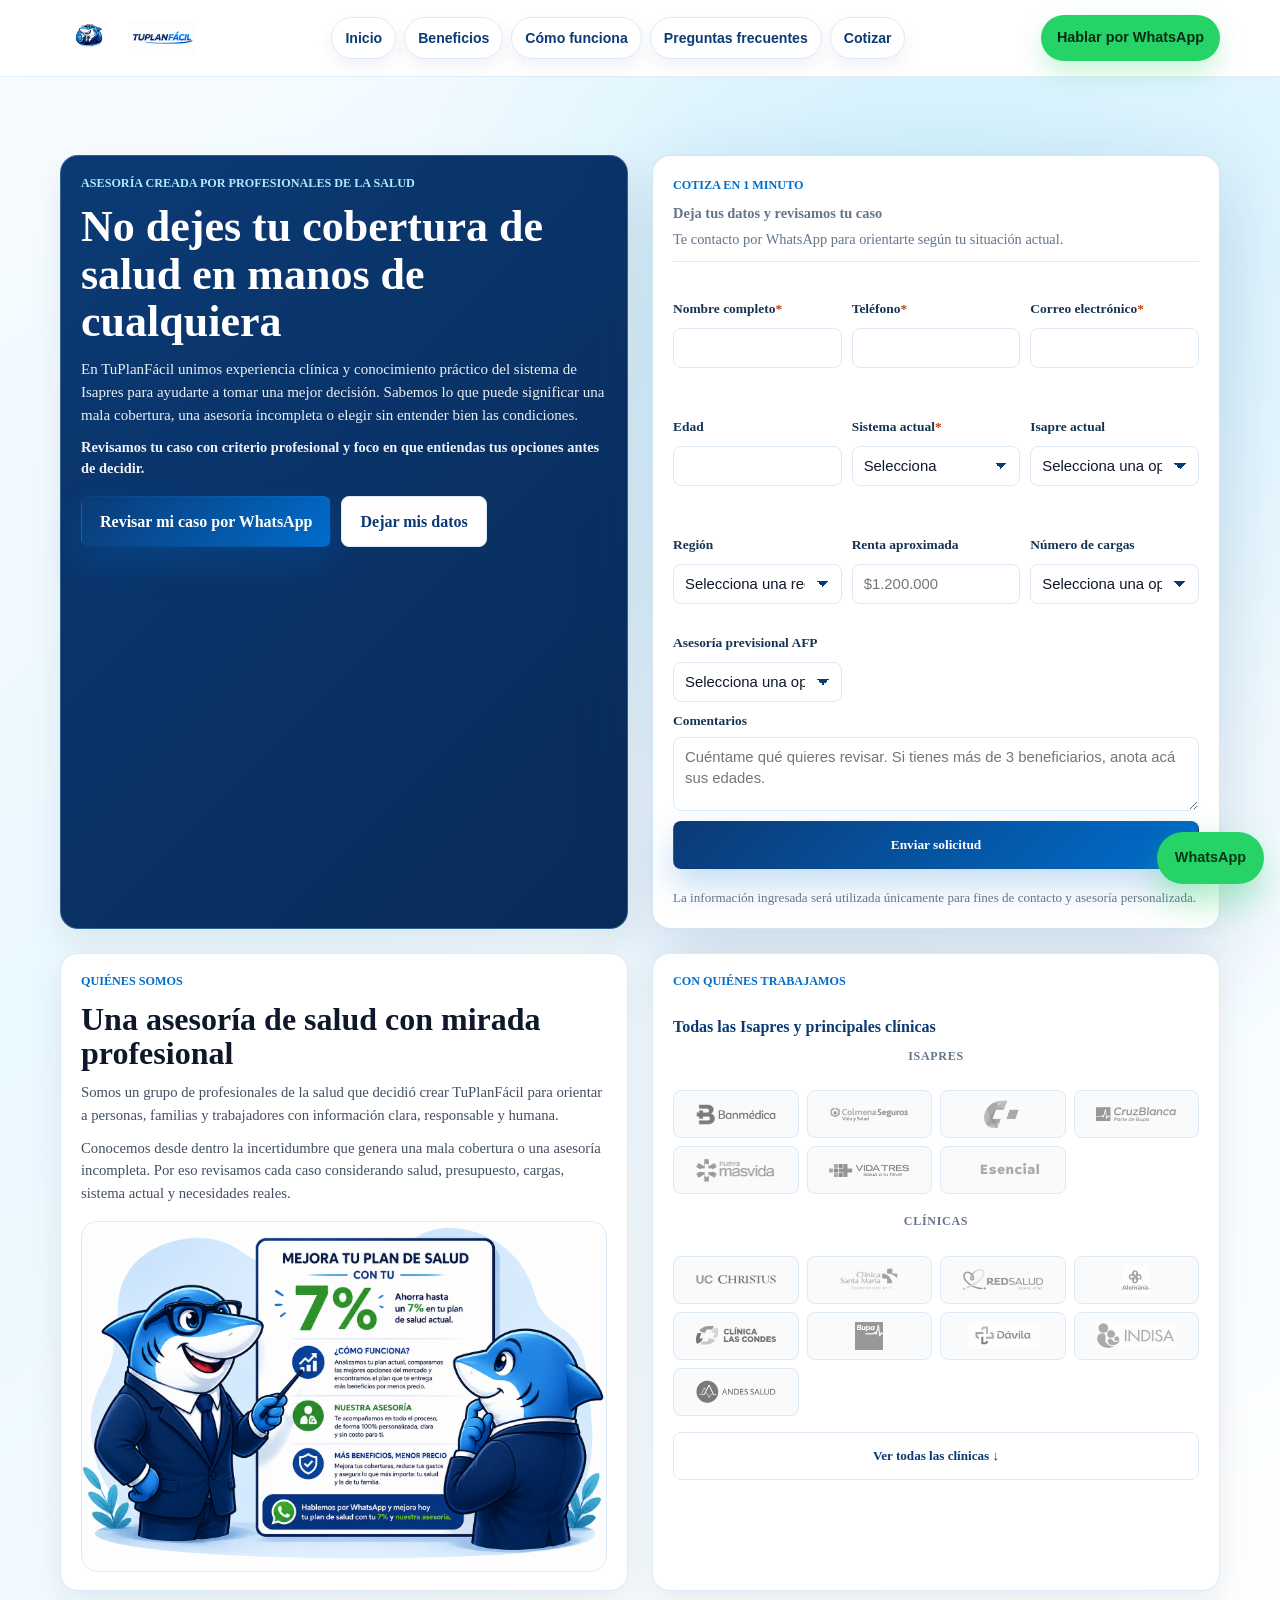
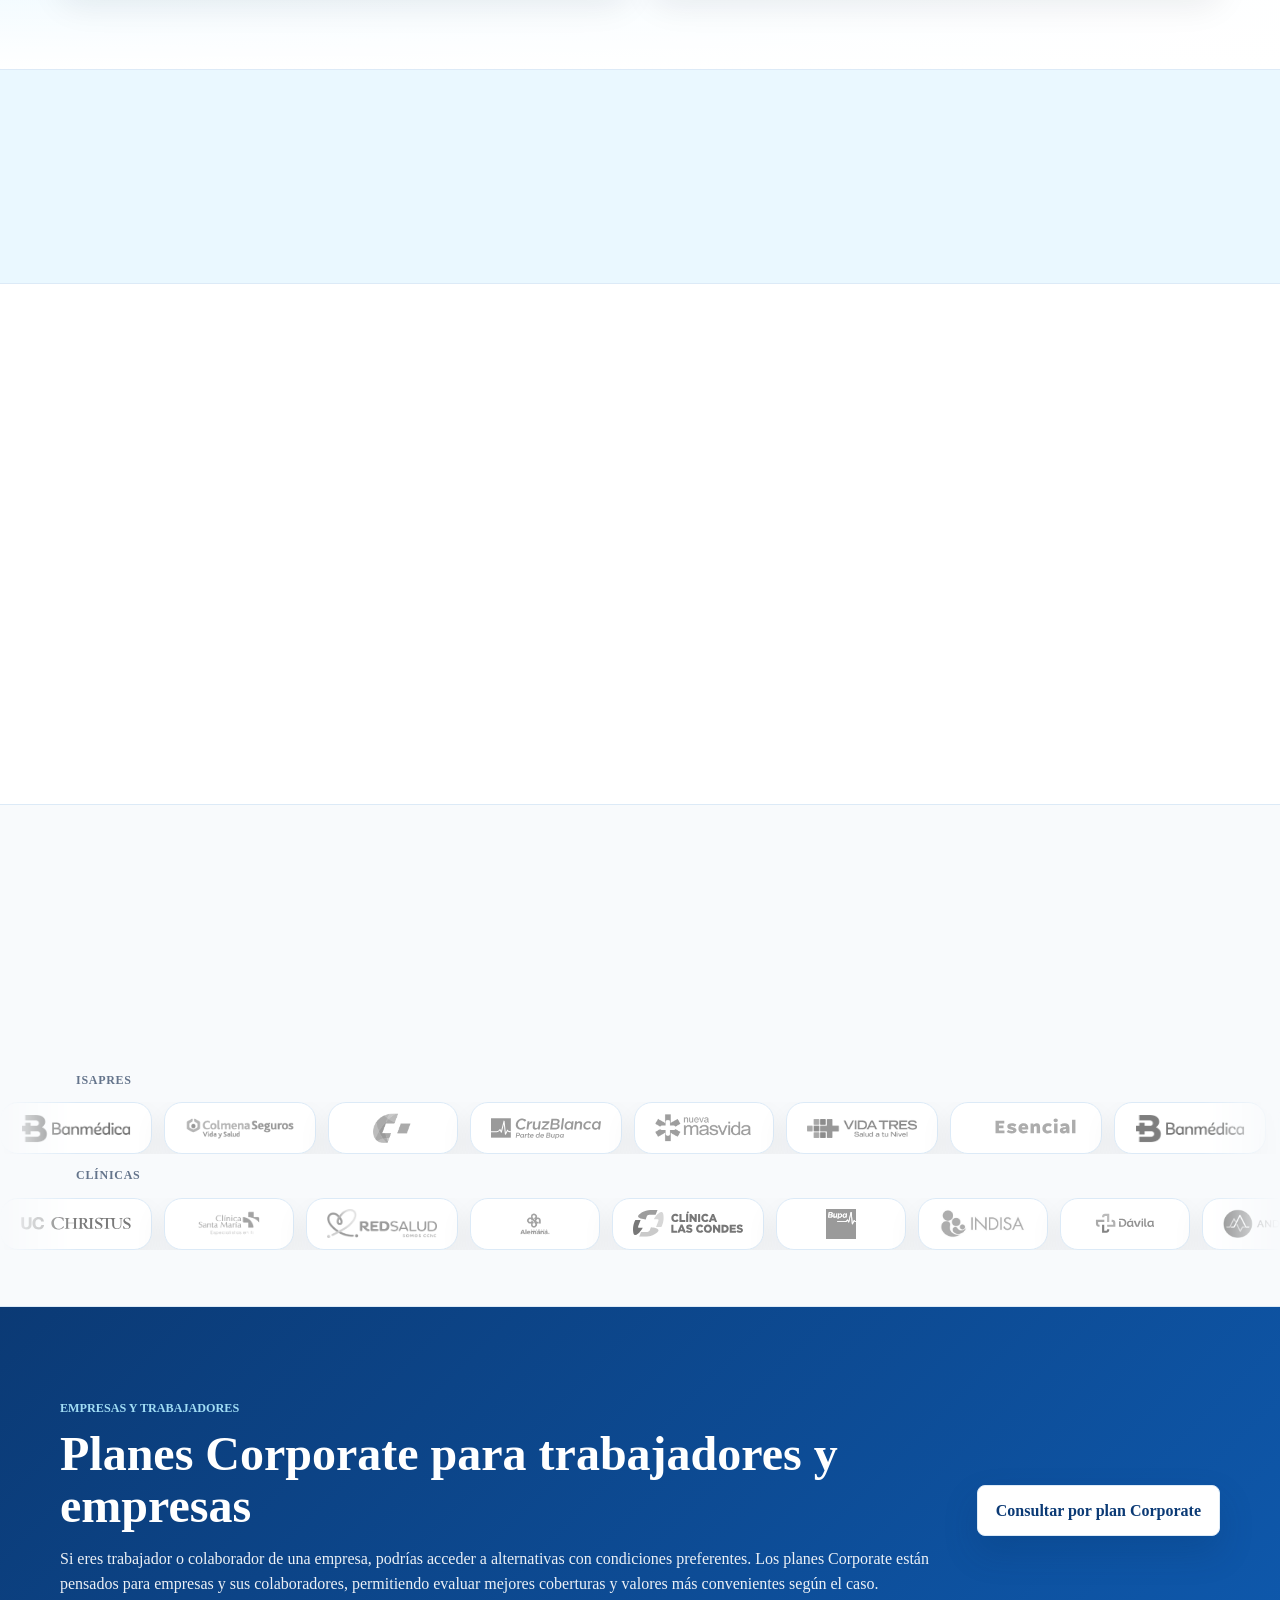
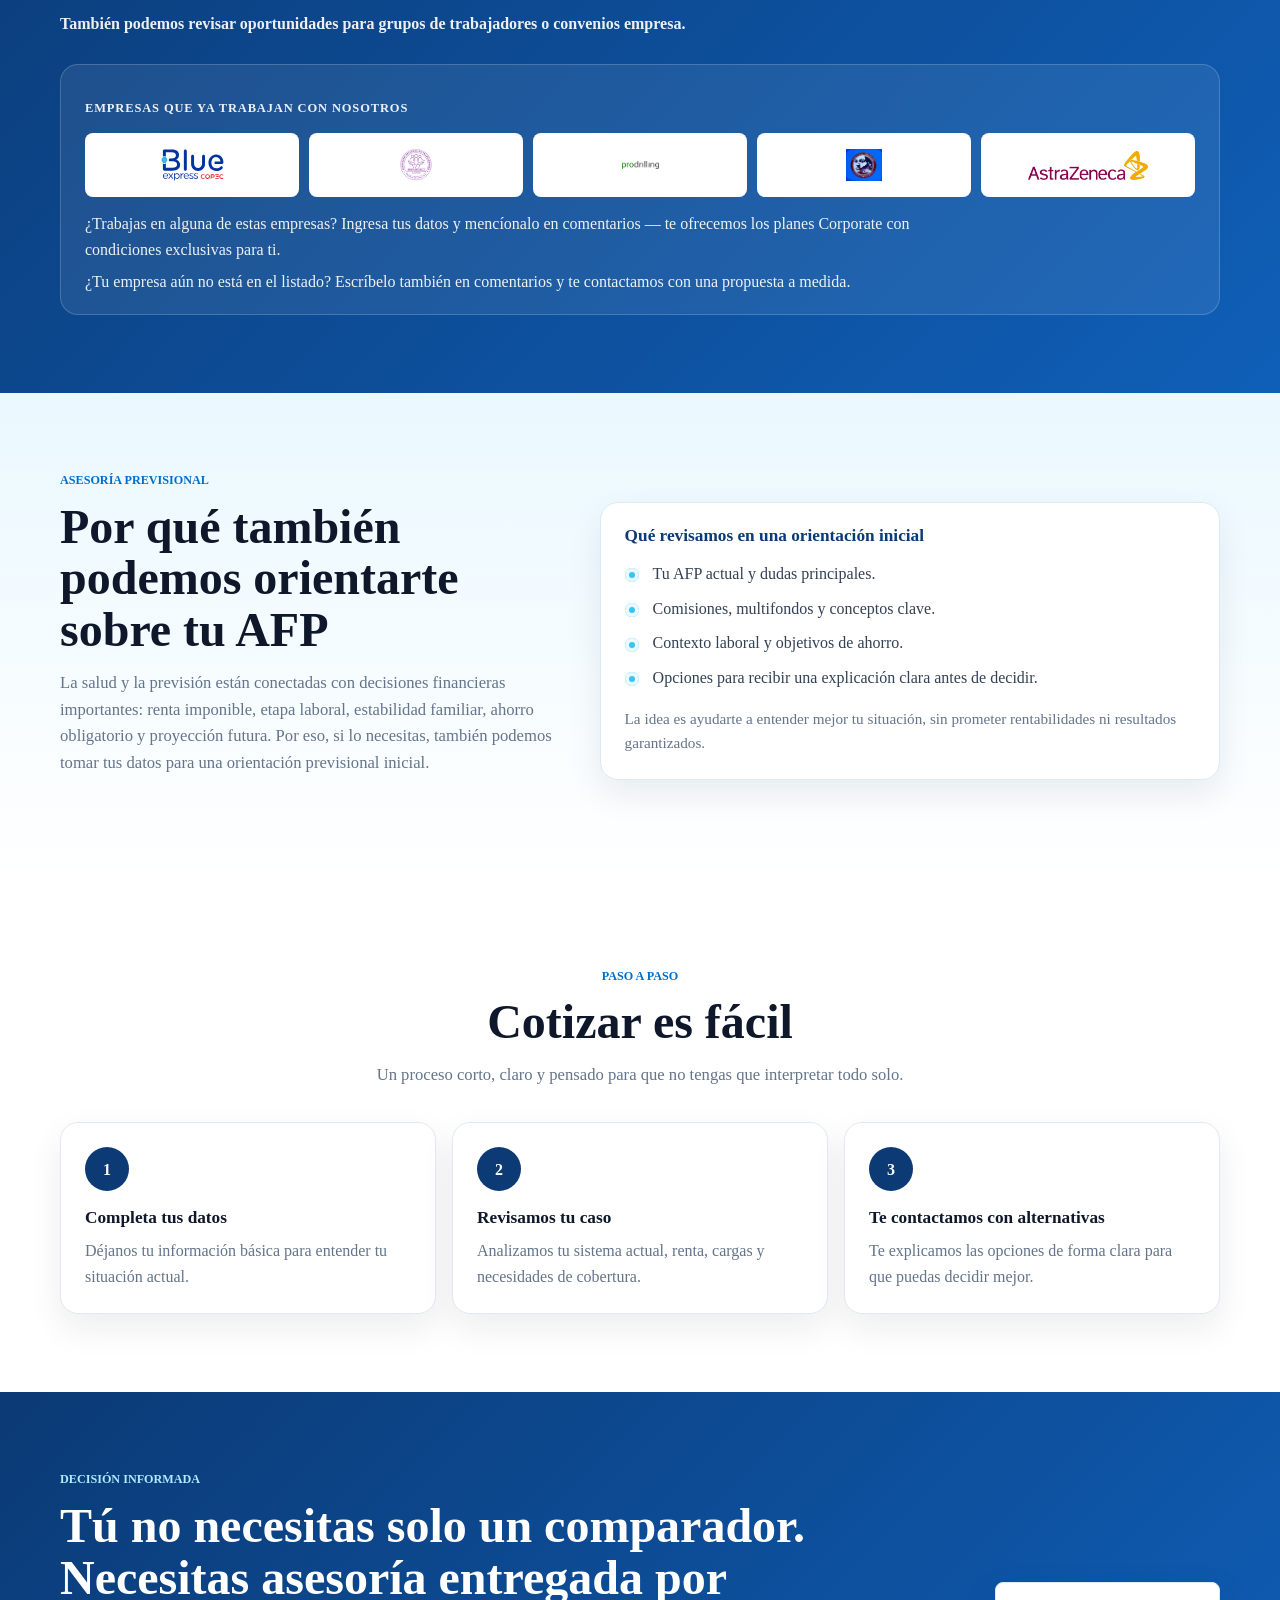
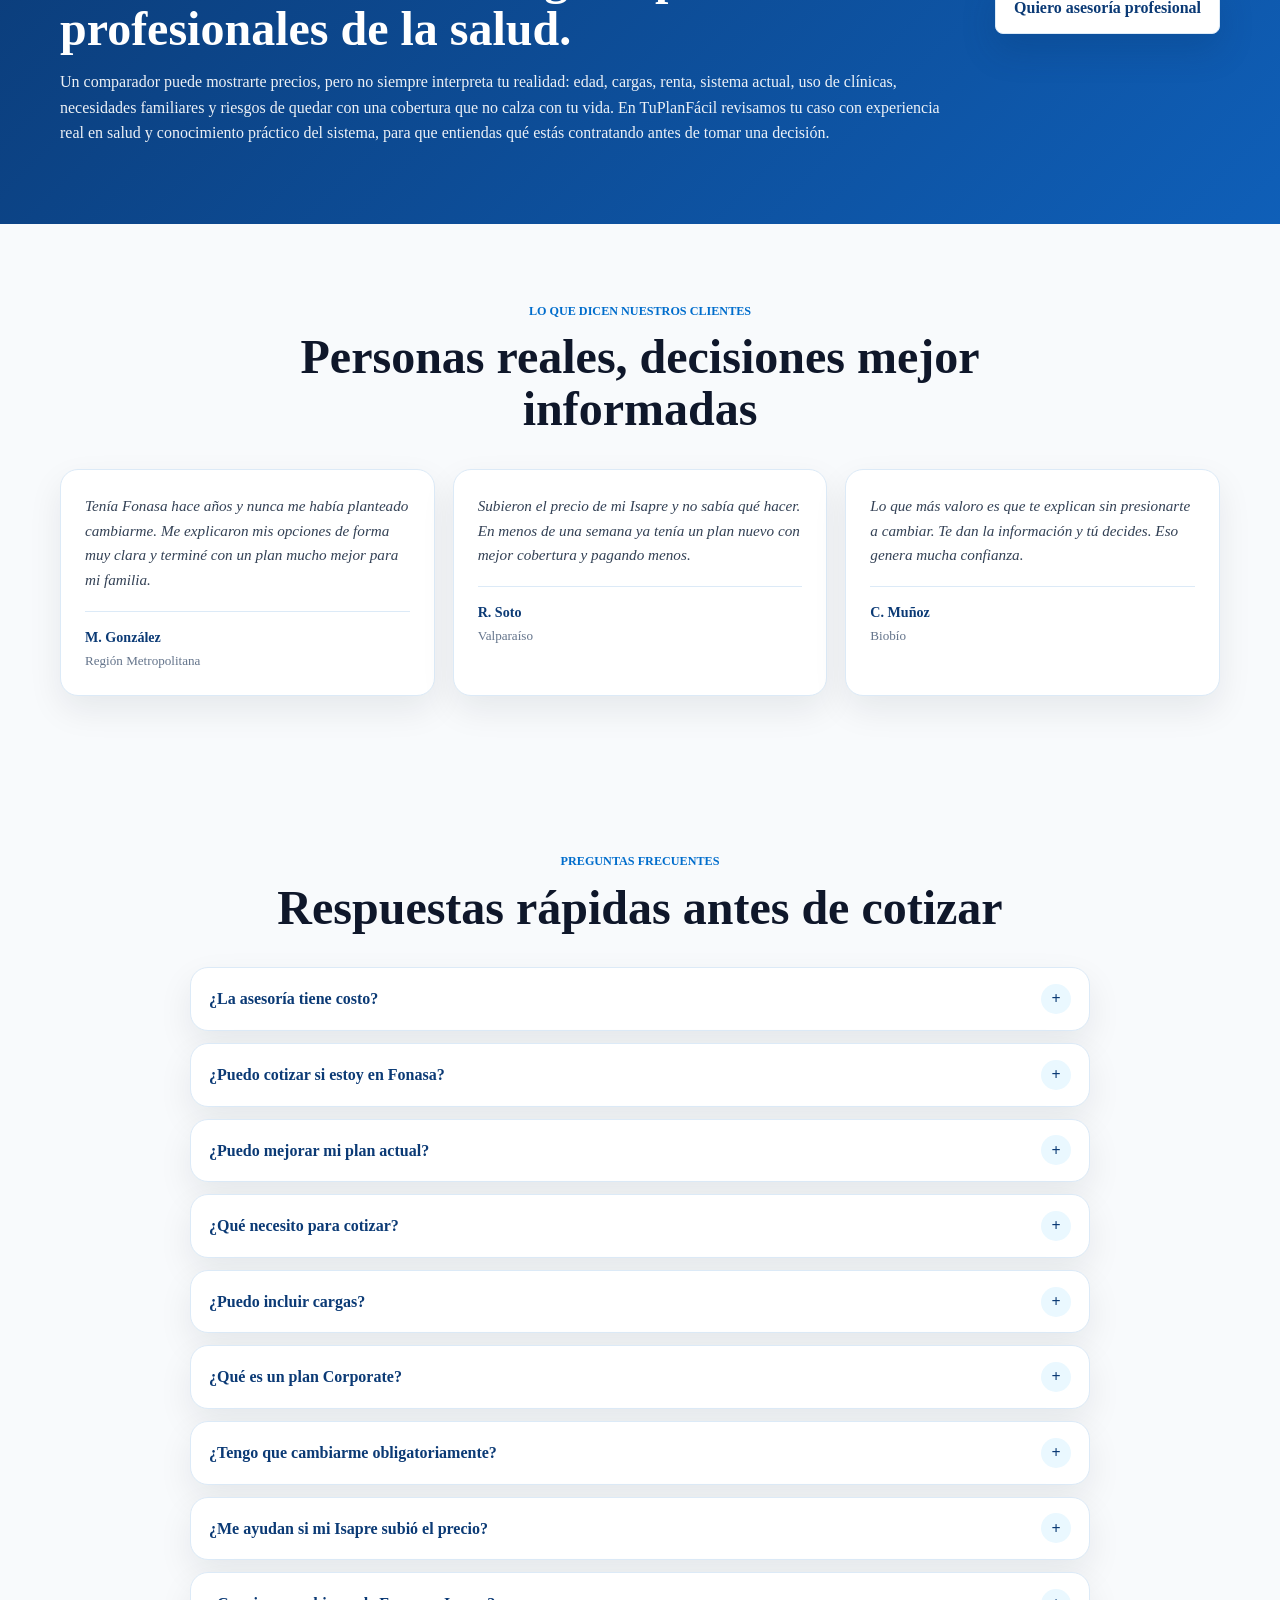
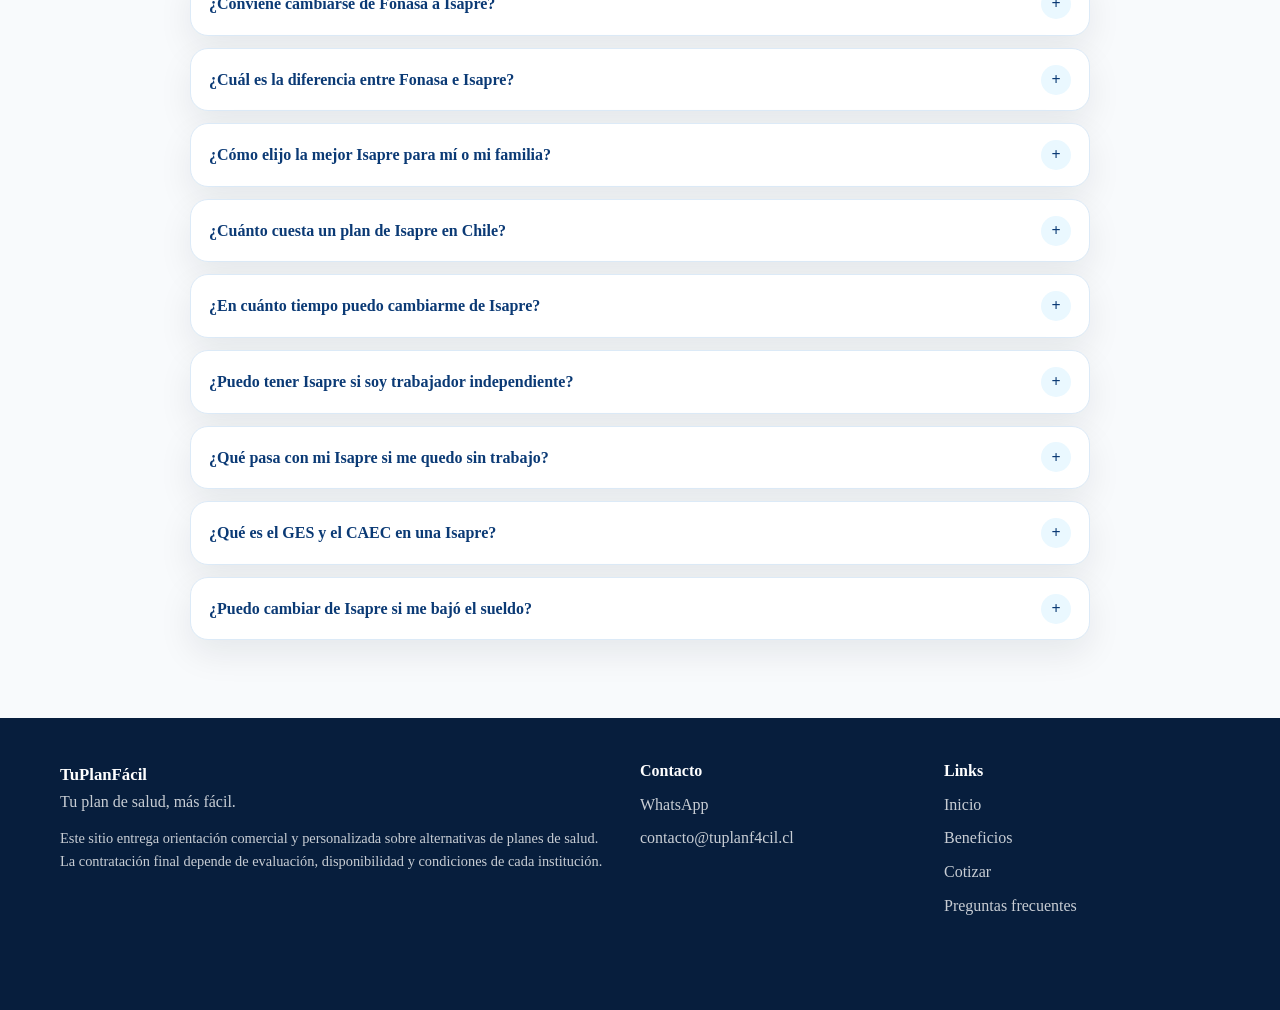
==== index.html @ f194c543 "Update header logo: new shark mascot and TUPLANFÁCIL wordmark Co-Authored-By: Claude Sonnet 4.6 <nor" ====
<!doctype html>
<html lang="es-CL">
  <head>
    <meta charset="utf-8" />
    <meta name="viewport" content="width=device-width, initial-scale=1" />
    <meta http-equiv="Content-Security-Policy" content="default-src 'self'; script-src 'self' 'unsafe-inline' https://www.googletagmanager.com https://www.google-analytics.com; style-src 'self' 'unsafe-inline' https://fonts.googleapis.com; font-src 'self' https://fonts.gstatic.com; img-src 'self' data: https:; connect-src 'self' https://script.google.com https://www.google-analytics.com https://analytics.google.com https://region1.analytics.google.com; object-src 'none'; base-uri 'self';" />
    <title>TuPlanFácil | Cotiza y mejora tu plan de salud en Chile</title>
    <meta
      name="description"
      content="Asesoría personalizada en Chile para cotizar, comparar y mejorar tu plan de salud o Isapre. Cotiza gratis, cambia de Isapre o mejora tu cobertura con orientación profesional."
    />
    <meta name="keywords" content="cotizar isapre, plan de salud Chile, asesoría isapre, cambio de isapre, comparar planes de salud, mejorar plan isapre, cotizar plan salud, isapre Chile, planes corporate empresas Chile, asesoría salud Chile" />
    <meta name="theme-color" content="#0B3A75" />
    <link rel="canonical" href="https://tuplanf4cil.cl/" />

    <meta property="og:title" content="TuPlanFácil | Cotiza y mejora tu plan de salud en Chile" />
    <meta
      property="og:description"
      content="Cotiza gratis, compara Isapres y mejora tu cobertura de salud con asesoría profesional. Sin costo, sin compromiso, directo por WhatsApp."
    />
    <meta property="og:type" content="website" />
    <meta property="og:url" content="https://tuplanf4cil.cl/" />
    <meta property="og:image" content="https://tuplanf4cil.cl/assets/images/tiburon-variantes-alt.png" />
    <meta property="og:site_name" content="TuPlanFácil" />
    <meta property="og:locale" content="es_CL" />

    <meta name="twitter:card" content="summary_large_image" />
    <meta name="twitter:title" content="TuPlanFácil | Cotiza y mejora tu plan de salud en Chile" />
    <meta name="twitter:description" content="Cotiza gratis, compara Isapres y mejora tu cobertura de salud con asesoría profesional. Sin costo, sin compromiso." />
    <meta name="twitter:image" content="https://tuplanf4cil.cl/assets/images/tiburon-variantes-alt.png" />

    <link rel="icon" type="image/png" href="assets/images/tiburon-nuevo.png" />
    <link rel="preload" as="image" href="assets/images/tiburon-variantes-alt.png" />
    <link rel="preconnect" href="https://fonts.googleapis.com" />
    <link rel="preconnect" href="https://fonts.gstatic.com" crossorigin />
    <link
      href="https://fonts.googleapis.com/css2?family=Inter:wght@400;500;600;700;800&display=swap"
      rel="stylesheet"
    />
    <script>
      document.documentElement.classList.add("js");
    </script>
    <link rel="stylesheet" href="styles.css?v=2" />

    <script async src="https://www.googletagmanager.com/gtag/js?id=G-4R7L0RT7M1"></script>
    <script>
      window.dataLayer = window.dataLayer || [];
      function gtag(){dataLayer.push(arguments);}
      gtag('js', new Date());
      gtag('config', 'G-4R7L0RT7M1');
    </script>
    <!-- Meta Pixel: pega aquí el código oficial de Meta cuando tengas el pixel. -->

    <script type="application/ld+json">
      {
        "@context": "https://schema.org",
        "@graph": [
          {
            "@type": "ProfessionalService",
            "name": "TuPlanFácil",
            "url": "https://tuplanf4cil.cl/",
            "telephone": "+56942544093",
            "email": "contacto@tuplanf4cil.cl",
            "areaServed": { "@type": "Country", "name": "Chile" },
            "description": "Asesoría personalizada para cotizar, comparar, cambiar y mejorar planes de salud e Isapre en Chile.",
            "serviceType": "Asesoría comercial en planes de salud",
            "priceRange": "Gratis",
            "knowsLanguage": "es-CL",
            "hasOfferCatalog": {
              "@type": "OfferCatalog",
              "name": "Servicios de asesoría en salud",
              "itemListElement": [
                { "@type": "Offer", "itemOffered": { "@type": "Service", "name": "Cotización y comparación de planes Isapre" } },
                { "@type": "Offer", "itemOffered": { "@type": "Service", "name": "Cambio de Isapre" } },
                { "@type": "Offer", "itemOffered": { "@type": "Service", "name": "Revisión de cobertura de salud" } },
                { "@type": "Offer", "itemOffered": { "@type": "Service", "name": "Planes Corporate para empresas" } },
                { "@type": "Offer", "itemOffered": { "@type": "Service", "name": "Asesoría previsional AFP" } }
              ]
            }
          },
          {
            "@type": "FAQPage",
            "mainEntity": [
              {
                "@type": "Question",
                "name": "¿La asesoría tiene costo?",
                "acceptedAnswer": { "@type": "Answer", "text": "La primera orientación es sin compromiso y sin costo. Revisamos tu caso y te explicamos las alternativas disponibles de forma gratuita." }
              },
              {
                "@type": "Question",
                "name": "¿Puedo cotizar si estoy en Fonasa?",
                "acceptedAnswer": { "@type": "Answer", "text": "Sí. Podemos revisar si existe una alternativa de Isapre que se ajuste a tu renta, edad y necesidades de salud, y comparar si te conviene cambiar." }
              },
              {
                "@type": "Question",
                "name": "¿Puedo mejorar mi plan de Isapre actual?",
                "acceptedAnswer": { "@type": "Answer", "text": "Sí. Si ya tienes Isapre, podemos revisar tu plan actual y evaluar si existen mejores opciones de cobertura según tu situación y presupuesto." }
              },
              {
                "@type": "Question",
                "name": "¿Qué necesito para cotizar un plan de salud?",
                "acceptedAnswer": { "@type": "Answer", "text": "Necesitamos datos básicos como edad, renta aproximada, sistema actual (Fonasa o Isapre), región, número de cargas y tus necesidades principales de salud." }
              },
              {
                "@type": "Question",
                "name": "¿Puedo incluir cargas familiares en el plan?",
                "acceptedAnswer": { "@type": "Answer", "text": "Sí. Podemos considerar tus cargas familiares (cónyuge, hijos) para buscar una alternativa de plan de salud adecuada para toda la familia." }
              },
              {
                "@type": "Question",
                "name": "¿Qué es un plan Corporate de Isapre?",
                "acceptedAnswer": { "@type": "Answer", "text": "Es una alternativa de plan de salud pensada para empresas o grupos de trabajadores, que puede tener condiciones y precios preferentes según el convenio o empresa." }
              },
              {
                "@type": "Question",
                "name": "¿Tengo que cambiarme de Isapre obligatoriamente?",
                "acceptedAnswer": { "@type": "Answer", "text": "No. La idea es orientarte con información clara. Tú decides si te conviene mantener, mejorar o cambiar tu plan de salud." }
              },
              {
                "@type": "Question",
                "name": "¿Me ayudan si mi Isapre subió el precio?",
                "acceptedAnswer": { "@type": "Answer", "text": "Sí. Si tu Isapre aumentó el valor de tu plan, podemos revisar tu situación y evaluar alternativas con mejor relación precio-cobertura según tu renta y necesidades." }
              },
              {
                "@type": "Question",
                "name": "¿Conviene cambiarse de Fonasa a Isapre?",
                "acceptedAnswer": { "@type": "Answer", "text": "Depende de tu renta, edad, cargas y con qué frecuencia usas el sistema de salud. Si tienes renta estable y prefieres atenderte en clínicas privadas, una Isapre puede ser conveniente. Revisamos tu caso sin costo para orientarte antes de decidir." }
              },
              {
                "@type": "Question",
                "name": "¿Cuál es la diferencia entre Fonasa e Isapre?",
                "acceptedAnswer": { "@type": "Answer", "text": "Fonasa es el seguro público de salud financiado por el Estado. Las Isapres son aseguradoras privadas con planes que varían en cobertura, precio y red de prestadores. La cotización obligatoria es del 7% de la renta en ambos casos, pero con Isapre pagas una prima adicional a cambio de mejor cobertura en clínicas privadas." }
              },
              {
                "@type": "Question",
                "name": "¿Cómo elijo la mejor Isapre para mí o mi familia?",
                "acceptedAnswer": { "@type": "Answer", "text": "No existe una Isapre mejor para todos. La elección depende de tu renta imponible, edad, número de cargas, las clínicas que prefieres y el tipo de cobertura que necesitas. En TuPlanFácil comparamos todas las opciones disponibles según tu situación específica." }
              },
              {
                "@type": "Question",
                "name": "¿Cuánto cuesta un plan de Isapre en Chile?",
                "acceptedAnswer": { "@type": "Answer", "text": "El precio varía según la Isapre, el plan elegido, tu edad y tus cargas. El piso mínimo es el 7% de tu renta imponible, y muchos planes exigen un copago adicional. Te orientamos para encontrar el plan con mejor cobertura según tu presupuesto real." }
              },
              {
                "@type": "Question",
                "name": "¿En cuánto tiempo puedo cambiarme de Isapre?",
                "acceptedAnswer": { "@type": "Answer", "text": "El proceso de cambio de Isapre puede tomar entre 1 y 3 meses según los plazos legales vigentes. Hay períodos habilitados para el cambio y condiciones que debes cumplir. Te acompañamos en todo el proceso y te explicamos cada paso." }
              },
              {
                "@type": "Question",
                "name": "¿Puedo tener Isapre si soy trabajador independiente?",
                "acceptedAnswer": { "@type": "Answer", "text": "Sí. Los trabajadores independientes que cotizan en el sistema pueden acceder a planes de Isapre. El proceso es diferente al de un trabajador dependiente, pero es posible. Te orientamos según tu situación laboral específica." }
              },
              {
                "@type": "Question",
                "name": "¿Qué pasa con mi Isapre si me quedo sin trabajo?",
                "acceptedAnswer": { "@type": "Answer", "text": "Si pierdes tu trabajo, puedes mantener tu Isapre pagando directamente la cotización por un período. Existen opciones para no perder la cobertura durante la transición laboral. Te explicamos las alternativas según tu caso." }
              },
              {
                "@type": "Question",
                "name": "¿Qué es el GES y el CAEC en una Isapre?",
                "acceptedAnswer": { "@type": "Answer", "text": "El GES (Garantías Explícitas en Salud) es un conjunto de enfermedades con cobertura garantizada tanto en Fonasa como en Isapre. El CAEC (Cobertura Adicional para Enfermedades Catastróficas) limita el gasto de bolsillo en enfermedades de alto costo. Son beneficios clave al comparar planes de salud." }
              },
              {
                "@type": "Question",
                "name": "¿Puedo cambiar de Isapre si me bajó el sueldo?",
                "acceptedAnswer": { "@type": "Answer", "text": "Sí. Un cambio en tu renta imponible puede ser motivo para revisar y ajustar tu plan de salud. Podemos evaluar si tu plan actual sigue siendo conveniente o si existe una alternativa mejor adaptada a tu nueva situación económica." }
              },
              {
                "@type": "Question",
                "name": "¿Qué Isapre tiene mejor cobertura para clínicas privadas?",
                "acceptedAnswer": { "@type": "Answer", "text": "Las coberturas varían según el plan y la Isapre. Banmédica, Consalud, Cruz Blanca, Colmena, Nueva Masvida, Vida Tres y Esencial ofrecen distintas alternativas con cobertura en clínicas como Clínica Las Condes, Clínica Alemana, Clínica Santa María, UC Christus, Indisa, Dávila y RedSalud. Te ayudamos a comparar según las clínicas que más usas." }
              },
              {
                "@type": "Question",
                "name": "¿Puedo cotizar un plan de salud familiar con hijos?",
                "acceptedAnswer": { "@type": "Answer", "text": "Sí. Cotizamos incluyendo todas tus cargas familiares (cónyuge e hijos). Necesitamos las edades de cada integrante para buscar el plan con mejor cobertura y precio para toda la familia." }
              }
            ]
          }
        ]
      }
    </script>
  </head>
  <body>
    <a class="skip-link" href="#leadForm">Ir al formulario de cotización</a>

    <header class="site-header" data-header>
      <a class="brand" href="#inicio" aria-label="Ir al inicio">
        <span class="brand-mark" aria-hidden="true">
          <img src="assets/images/tiburon-nuevo.png" alt="" width="56" height="56" />
        </span>
        <img src="assets/images/logo-tuplanfacil.png" alt="TuPlanFácil" class="brand-wordmark" />
      </a>

      <button class="nav-toggle" type="button" aria-label="Abrir menú" aria-expanded="false" data-nav-toggle>
        <span></span>
        <span></span>
        <span></span>
      </button>

      <nav class="main-nav" aria-label="Navegación principal" data-nav>
        <a href="#inicio">Inicio</a>
        <a href="#asesoria">Beneficios</a>
        <a href="#como-funciona">Cómo funciona</a>
        <a href="#faq">Preguntas frecuentes</a>
        <a href="#leadForm">Cotizar</a>
      </nav>

      <a
        class="header-cta"
        data-whatsapp-link
        href="https://wa.me/56942544093?text=Hola%2C%20quiero%20cotizar%20o%20mejorar%20mi%20plan%20de%20salud"
        rel="noopener noreferrer"
      >
        Hablar por WhatsApp
      </a>
    </header>

    <main id="inicio">
      <section class="hero section-pad" aria-labelledby="hero-title">
        <div class="container"><div class="hero-grid" id="asesoria">
          <div class="hero-copy reveal">
            <p class="eyebrow">Asesoría creada por profesionales de la salud</p>
            <h1 id="hero-title">No dejes tu cobertura de salud en manos de cualquiera</h1>
            <p class="hero-lead">
              En TuPlanFácil unimos experiencia clínica y conocimiento práctico del sistema de Isapres para ayudarte a
              tomar una mejor decisión. Sabemos lo que puede significar una mala cobertura, una asesoría incompleta o
              elegir sin entender bien las condiciones.
            </p>
            <p class="hero-support">
              Revisamos tu caso con criterio profesional y foco en que entiendas tus opciones antes de decidir.
            </p>
            <div class="hero-actions">
              <a
                class="btn btn-primary"
                data-whatsapp-link
                href="https://wa.me/56942544093?text=Hola%2C%20quiero%20cotizar%20o%20mejorar%20mi%20plan%20de%20salud"
                rel="noopener noreferrer"
              >
                Revisar mi caso por WhatsApp
              </a>
              <a class="btn btn-secondary" href="#leadForm">Dejar mis datos</a>
            </div>
          </div>
          <form class="lead-form hero-form reveal" id="leadForm" novalidate>
            <div class="form-head form-wide">
              <p class="eyebrow">Cotiza en 1 minuto</p>
              <p class="form-title">Deja tus datos y revisamos tu caso</p>
              <p>Te contacto por WhatsApp para orientarte según tu situación actual.</p>
            </div>

            <!-- honeypot: oculto para humanos, los bots lo rellenan -->
            <div class="hp-field" aria-hidden="true">
              <label for="website">No rellenar</label>
              <input id="website" name="website" type="text" tabindex="-1" autocomplete="off" />
            </div>

            <div class="form-row form-col">
              <label for="nombre">Nombre completo <span>*</span></label>
              <input id="nombre" name="nombre" type="text" autocomplete="name" maxlength="100" required />
              <small class="field-error" data-error-for="nombre"></small>
            </div>

            <div class="form-row form-col">
              <label for="telefono">Teléfono <span>*</span></label>
              <input id="telefono" name="telefono" type="tel" autocomplete="tel" inputmode="tel" maxlength="20" required />
              <small class="field-error" data-error-for="telefono"></small>
            </div>

            <div class="form-row form-col">
              <label for="email">Correo electrónico <span>*</span></label>
              <input id="email" name="email" type="email" autocomplete="email" maxlength="100" required />
              <small class="field-error" data-error-for="email"></small>
            </div>

            <div class="form-row form-col">
              <label for="edad">Edad</label>
              <input id="edad" name="edad" type="number" min="18" max="100" inputmode="numeric" />
            </div>

            <div class="form-row form-col">
              <label for="sistema">Sistema actual <span>*</span></label>
              <select id="sistema" name="sistema" required>
                <option value="">Selecciona</option>
                <option>Fonasa</option>
                <option>Isapre</option>
                <option>No sé</option>
              </select>
              <small class="field-error" data-error-for="sistema"></small>
            </div>

            <div class="form-row form-col">
              <label for="isapreActual">Isapre actual</label>
              <select id="isapreActual" name="isapreActual">
                <option value="">Selecciona una opción</option>
                <option>No tengo Isapre</option>
                <option>No sé</option>
                <option>Banmedica</option>
                <option>Colmena Golden Cross</option>
                <option>Consalud</option>
                <option>Cruz Blanca</option>
                <option>Nueva Masvida</option>
                <option>Vida Tres</option>
                <option>Esencial</option>
                <option>Isalud - Codelco</option>
                <option>Cruz del Norte</option>
                <option>Fundación BancoEstado</option>
              </select>
            </div>

            <div class="form-row form-col">
              <label for="region">Región</label>
              <select id="region" name="region">
                <option value="">Selecciona una región</option>
                <option>Arica y Parinacota</option>
                <option>Tarapacá</option>
                <option>Antofagasta</option>
                <option>Atacama</option>
                <option>Coquimbo</option>
                <option>Valparaíso</option>
                <option>Metropolitana de Santiago</option>
                <option>Libertador General Bernardo O'Higgins</option>
                <option>Maule</option>
                <option>Ñuble</option>
                <option>Biobío</option>
                <option>La Araucanía</option>
                <option>Los Ríos</option>
                <option>Los Lagos</option>
                <option>Aysén del General Carlos Ibáñez del Campo</option>
                <option>Magallanes y de la Antártica Chilena</option>
              </select>
            </div>

            <div class="form-row form-col">
              <label for="renta">Renta aproximada</label>
              <input id="renta" name="renta" type="text" inputmode="numeric" placeholder="$1.200.000" maxlength="20" />
            </div>

            <div class="form-row form-col">
              <label for="cargas">Número de cargas</label>
              <select id="cargas" name="cargas">
                <option value="">Selecciona una opción</option>
                <option>0</option>
                <option>1</option>
                <option>2</option>
                <option>3</option>
                <option>Más de 3</option>
              </select>
            </div>

            <div class="form-row form-col">
              <label for="afp">Asesoría previsional AFP</label>
              <select id="afp" name="afp">
                <option value="">Selecciona una opción</option>
                <option>Sí, quiero revisar mi AFP</option>
                <option>No por ahora</option>
                <option>Quiero que me expliquen</option>
              </select>
            </div>

            <div class="form-row form-wide">
              <label for="comentario">Comentarios</label>
              <textarea id="comentario" name="comentario" rows="2" maxlength="500" placeholder="Cuéntame qué quieres revisar. Si tienes más de 3 beneficiarios, anota acá sus edades."></textarea>
            </div>

            <button class="btn btn-primary submit-btn form-submit-wide" type="submit">Enviar solicitud</button>
            <p class="form-status" id="formStatus" role="status" aria-live="polite">
              La información ingresada será utilizada únicamente para fines de contacto y asesoría personalizada.
            </p>
          </form>

          <aside class="about-mini reveal" aria-labelledby="about-title">
            <div>
              <p class="eyebrow">Quiénes somos</p>
              <h2 id="about-title">Una asesoría de salud con mirada profesional</h2>
              <p>
                Somos un grupo de profesionales de la salud que decidió crear TuPlanFácil para orientar a personas,
                familias y trabajadores con información clara, responsable y humana.
              </p>
              <p>
                Conocemos desde dentro la incertidumbre que genera una mala cobertura o una asesoría incompleta. Por eso
                revisamos cada caso considerando salud, presupuesto, cargas, sistema actual y necesidades reales.
              </p>
            </div>
            <img
              src="assets/images/tuplanfacil-mejora-plan-salud.png"
              alt="Ilustración de TuPlanFácil explicando cómo mejorar un plan de salud con asesoría personalizada"
              width="1536"
              height="1024"
              loading="lazy"
              onerror="this.onerror=null; this.src='assets/images/tiburon-variantes-alt.png';"
            />
          </aside>

          <div class="hero-logos-card reveal">
            <p class="eyebrow">Con quiénes trabajamos</p>
            <h3>Todas las Isapres y principales clínicas</h3>
            <p class="logos-group-label">Isapres</p>
            <div class="hero-logos-grid">
              <div class="logo-item-sm"><img src="assets/images/logos/banmedica.png" alt="" loading="lazy" onerror="this.style.display='none';this.nextElementSibling.removeAttribute('hidden')"><span hidden>Banmédica</span></div>
              <div class="logo-item-sm"><img src="assets/images/logos/colmena.png" alt="" loading="lazy" onerror="this.style.display='none';this.nextElementSibling.removeAttribute('hidden')"><span hidden>Colmena</span></div>
              <div class="logo-item-sm"><img src="assets/images/logos/consalud.png" alt="" loading="lazy" onerror="this.style.display='none';this.nextElementSibling.removeAttribute('hidden')"><span hidden>Consalud</span></div>
              <div class="logo-item-sm"><img src="assets/images/logos/cruzblanca.svg" alt="" loading="lazy" onerror="this.style.display='none';this.nextElementSibling.removeAttribute('hidden')"><span hidden>Cruz Blanca</span></div>
              <div class="logo-item-sm"><img src="assets/images/logos/masvida.png" alt="" loading="lazy" onerror="this.style.display='none';this.nextElementSibling.removeAttribute('hidden')"><span hidden>Masvida</span></div>
              <div class="logo-item-sm"><img src="assets/images/logos/vidatres.png" alt="" loading="lazy" onerror="this.style.display='none';this.nextElementSibling.removeAttribute('hidden')"><span hidden>Vida Tres</span></div>
              <div class="logo-item-sm"><img src="assets/images/logos/esencial.svg" alt="" loading="lazy" onerror="this.style.display='none';this.nextElementSibling.removeAttribute('hidden')"><span hidden>Esencial</span></div>
            </div>
            <p class="logos-group-label" style="margin-top:6px">Clínicas</p>
            <div class="hero-logos-grid">
              <div class="logo-item-sm"><img src="assets/images/logos/clinica-uc.svg" alt="" loading="lazy" onerror="this.style.display='none';this.nextElementSibling.removeAttribute('hidden')"><span hidden>UC Christus</span></div>
              <div class="logo-item-sm"><img src="assets/images/logos/santa-maria.png" alt="" loading="lazy" onerror="this.style.display='none';this.nextElementSibling.removeAttribute('hidden')"><span hidden>Santa María</span></div>
              <div class="logo-item-sm"><img src="assets/images/logos/redsalud.png" alt="" loading="lazy" onerror="this.style.display='none';this.nextElementSibling.removeAttribute('hidden')"><span hidden>RedSalud</span></div>
              <div class="logo-item-sm"><img src="assets/images/logos/alemana.png" alt="" loading="lazy" onerror="this.style.display='none';this.nextElementSibling.removeAttribute('hidden')"><span hidden>Alemana</span></div>
              <div class="logo-item-sm"><img src="assets/images/logos/las-condes.svg" alt="" loading="lazy" onerror="this.style.display='none';this.nextElementSibling.removeAttribute('hidden')"><span hidden>Las Condes</span></div>
              <div class="logo-item-sm"><img src="assets/images/logos/bupa.svg" alt="" loading="lazy" onerror="this.style.display='none';this.nextElementSibling.removeAttribute('hidden')"><span hidden>Bupa</span></div>
              <div class="logo-item-sm"><img src="assets/images/logos/davila.svg" alt="" loading="lazy" onerror="this.style.display='none';this.nextElementSibling.removeAttribute('hidden')"><span hidden>Dávila</span></div>
              <div class="logo-item-sm"><img src="assets/images/logos/indisa.jpg" alt="" loading="lazy" onerror="this.style.display='none';this.nextElementSibling.removeAttribute('hidden')"><span hidden>Indisa</span></div>
              <div class="logo-item-sm"><img src="assets/images/logos/andes-salud.png" alt="" loading="lazy" onerror="this.style.display='none';this.nextElementSibling.removeAttribute('hidden')"><span hidden>Andes Salud</span></div>
            </div>
            <a class="btn btn-secondary" href="#logos-section" style="font-size:0.82rem; margin-top:4px">Ver todas las clínicas ↓</a>
          </div>
        </div><!-- /hero-grid -->
        </div><!-- /container -->
      </section>

      <!-- ── Franja de prueba social ──────────────────────── -->
      <section class="social-proof" aria-label="Por qué elegirnos">
        <div class="container">
          <ul class="proof-grid">
            <li class="reveal">
              <strong>Sin costo inicial</strong>
              <p>La primera orientación es sin compromiso ni cobro.</p>
            </li>
            <li class="reveal">
              <strong>Atención personalizada</strong>
              <p>Revisamos tu caso específico, no un perfil genérico.</p>
            </li>
            <li class="reveal">
              <strong>Mirada profesional</strong>
              <p>Equipo con experiencia clínica real detrás de cada asesoría.</p>
            </li>
            <li class="reveal">
              <strong>Directo por WhatsApp</strong>
              <p>Contacto rápido, sin formularios complicados ni esperas.</p>
            </li>
          </ul>
        </div>
      </section>

      <section class="section-pad solution" aria-labelledby="solucion-title">
        <div class="container split">
          <div class="section-heading align-left reveal">
            <p class="eyebrow">La solución</p>
            <h2 id="solucion-title">Te ayudo a entender, comparar y mejorar tu plan</h2>
            <p>
              En TuPlanFácil revisamos tu situación actual, tus necesidades de salud, tu renta, tus cargas y tus
              preferencias de atención para orientarte con alternativas reales y fáciles de entender.
            </p>
            <a class="btn btn-primary" href="#leadForm">Cotizar ahora</a>
          </div>

          <div class="check-panel reveal">
            <ul class="check-list">
              <li>Revisión de tu plan actual.</li>
              <li>Comparación de alternativas.</li>
              <li>Asesoría según tu situación familiar y laboral.</li>
              <li>Explicación clara de beneficios y coberturas.</li>
              <li>Acompañamiento en el proceso.</li>
            </ul>
          </div>
        </div>
      </section>

      <!-- ── Logos Isapres + Clínicas (franja completa) ───────
           Agrega los archivos de logo en assets/images/logos/
           con los nombres indicados en cada img src.
           Mientras no estén los archivos, se muestra el nombre
           en texto como fallback.
      ──────────────────────────────────────────────────── -->
      <section class="logos-section" id="logos-section" aria-label="Isapres y clínicas con las que trabajamos">
        <div class="container">
          <div class="section-heading reveal" style="margin-bottom:36px">
            <p class="eyebrow">Con quiénes trabajamos</p>
            <h2>Todas las Isapres. Las principales clínicas.</h2>
            <p>Revisamos opciones en todas las Isapres y te orientamos según las clínicas que prefieres o usas.</p>
          </div>
        </div>

        <div class="logos-group">
          <p class="logos-group-label">Isapres</p>
          <div class="logos-belt-wrap">
            <div class="logos-belt">
              <div class="logo-item"><img src="assets/images/logos/banmedica.png" alt="" loading="lazy" onerror="this.style.display='none';this.nextElementSibling.removeAttribute('hidden')"><span hidden>Banmédica</span></div>
              <div class="logo-item"><img src="assets/images/logos/colmena.png" alt="" loading="lazy" onerror="this.style.display='none';this.nextElementSibling.removeAttribute('hidden')"><span hidden>Colmena</span></div>
              <div class="logo-item"><img src="assets/images/logos/consalud.png" alt="" loading="lazy" onerror="this.style.display='none';this.nextElementSibling.removeAttribute('hidden')"><span hidden>Consalud</span></div>
              <div class="logo-item"><img src="assets/images/logos/cruzblanca.svg" alt="" loading="lazy" onerror="this.style.display='none';this.nextElementSibling.removeAttribute('hidden')"><span hidden>Cruz Blanca</span></div>
              <div class="logo-item"><img src="assets/images/logos/masvida.png" alt="" loading="lazy" onerror="this.style.display='none';this.nextElementSibling.removeAttribute('hidden')"><span hidden>Nueva Masvida</span></div>
              <div class="logo-item"><img src="assets/images/logos/vidatres.png" alt="" loading="lazy" onerror="this.style.display='none';this.nextElementSibling.removeAttribute('hidden')"><span hidden>Vida Tres</span></div>
              <div class="logo-item"><img src="assets/images/logos/esencial.svg" alt="" loading="lazy" onerror="this.style.display='none';this.nextElementSibling.removeAttribute('hidden')"><span hidden>Esencial</span></div>
              <!-- duplicado para loop infinito -->
              <div class="logo-item" aria-hidden="true"><img src="assets/images/logos/banmedica.png" alt="" loading="lazy" onerror="this.style.display='none';this.nextElementSibling.removeAttribute('hidden')"><span hidden>Banmédica</span></div>
              <div class="logo-item" aria-hidden="true"><img src="assets/images/logos/colmena.png" alt="" loading="lazy" onerror="this.style.display='none';this.nextElementSibling.removeAttribute('hidden')"><span hidden>Colmena</span></div>
              <div class="logo-item" aria-hidden="true"><img src="assets/images/logos/consalud.png" alt="" loading="lazy" onerror="this.style.display='none';this.nextElementSibling.removeAttribute('hidden')"><span hidden>Consalud</span></div>
              <div class="logo-item" aria-hidden="true"><img src="assets/images/logos/cruzblanca.svg" alt="" loading="lazy" onerror="this.style.display='none';this.nextElementSibling.removeAttribute('hidden')"><span hidden>Cruz Blanca</span></div>
              <div class="logo-item" aria-hidden="true"><img src="assets/images/logos/masvida.png" alt="" loading="lazy" onerror="this.style.display='none';this.nextElementSibling.removeAttribute('hidden')"><span hidden>Nueva Masvida</span></div>
              <div class="logo-item" aria-hidden="true"><img src="assets/images/logos/vidatres.png" alt="" loading="lazy" onerror="this.style.display='none';this.nextElementSibling.removeAttribute('hidden')"><span hidden>Vida Tres</span></div>
              <div class="logo-item" aria-hidden="true"><img src="assets/images/logos/esencial.svg" alt="" loading="lazy" onerror="this.style.display='none';this.nextElementSibling.removeAttribute('hidden')"><span hidden>Esencial</span></div>
            </div>
          </div>
        </div>

        <div class="logos-group" style="margin-top:12px">
          <p class="logos-group-label">Clínicas</p>
          <div class="logos-belt-wrap">
            <div class="logos-belt logos-belt-reverse">
              <div class="logo-item"><img src="assets/images/logos/clinica-uc.svg" alt="" loading="lazy" onerror="this.style.display='none';this.nextElementSibling.removeAttribute('hidden')"><span hidden>Clínica UC Christus</span></div>
              <div class="logo-item"><img src="assets/images/logos/santa-maria.png" alt="" loading="lazy" onerror="this.style.display='none';this.nextElementSibling.removeAttribute('hidden')"><span hidden>Clínica Santa María</span></div>
              <div class="logo-item"><img src="assets/images/logos/redsalud.png" alt="" loading="lazy" onerror="this.style.display='none';this.nextElementSibling.removeAttribute('hidden')"><span hidden>RedSalud</span></div>
              <div class="logo-item"><img src="assets/images/logos/alemana.png" alt="" loading="lazy" onerror="this.style.display='none';this.nextElementSibling.removeAttribute('hidden')"><span hidden>Clínica Alemana</span></div>
              <div class="logo-item"><img src="assets/images/logos/las-condes.svg" alt="" loading="lazy" onerror="this.style.display='none';this.nextElementSibling.removeAttribute('hidden')"><span hidden>Clínica Las Condes</span></div>
              <div class="logo-item"><img src="assets/images/logos/bupa.svg" alt="" loading="lazy" onerror="this.style.display='none';this.nextElementSibling.removeAttribute('hidden')"><span hidden>Bupa</span></div>
              <div class="logo-item"><img src="assets/images/logos/indisa.jpg" alt="" loading="lazy" onerror="this.style.display='none';this.nextElementSibling.removeAttribute('hidden')"><span hidden>Clínica Indisa</span></div>
              <div class="logo-item"><img src="assets/images/logos/davila.svg" alt="" loading="lazy" onerror="this.style.display='none';this.nextElementSibling.removeAttribute('hidden')"><span hidden>Clínica Dávila</span></div>
              <div class="logo-item"><img src="assets/images/logos/andes-salud.png" alt="" loading="lazy" onerror="this.style.display='none';this.nextElementSibling.removeAttribute('hidden')"><span hidden>Andes Salud</span></div>
              <!-- duplicado para loop infinito -->
              <div class="logo-item" aria-hidden="true"><img src="assets/images/logos/clinica-uc.svg" alt="" loading="lazy" onerror="this.style.display='none';this.nextElementSibling.removeAttribute('hidden')"><span hidden>Clínica UC Christus</span></div>
              <div class="logo-item" aria-hidden="true"><img src="assets/images/logos/santa-maria.png" alt="" loading="lazy" onerror="this.style.display='none';this.nextElementSibling.removeAttribute('hidden')"><span hidden>Clínica Santa María</span></div>
              <div class="logo-item" aria-hidden="true"><img src="assets/images/logos/redsalud.png" alt="" loading="lazy" onerror="this.style.display='none';this.nextElementSibling.removeAttribute('hidden')"><span hidden>RedSalud</span></div>
              <div class="logo-item" aria-hidden="true"><img src="assets/images/logos/alemana.png" alt="" loading="lazy" onerror="this.style.display='none';this.nextElementSibling.removeAttribute('hidden')"><span hidden>Clínica Alemana</span></div>
              <div class="logo-item" aria-hidden="true"><img src="assets/images/logos/las-condes.svg" alt="" loading="lazy" onerror="this.style.display='none';this.nextElementSibling.removeAttribute('hidden')"><span hidden>Clínica Las Condes</span></div>
              <div class="logo-item" aria-hidden="true"><img src="assets/images/logos/bupa.svg" alt="" loading="lazy" onerror="this.style.display='none';this.nextElementSibling.removeAttribute('hidden')"><span hidden>Bupa</span></div>
              <div class="logo-item" aria-hidden="true"><img src="assets/images/logos/indisa.jpg" alt="" loading="lazy" onerror="this.style.display='none';this.nextElementSibling.removeAttribute('hidden')"><span hidden>Clínica Indisa</span></div>
              <div class="logo-item" aria-hidden="true"><img src="assets/images/logos/davila.svg" alt="" loading="lazy" onerror="this.style.display='none';this.nextElementSibling.removeAttribute('hidden')"><span hidden>Clínica Dávila</span></div>
              <div class="logo-item" aria-hidden="true"><img src="assets/images/logos/andes-salud.png" alt="" loading="lazy" onerror="this.style.display='none';this.nextElementSibling.removeAttribute('hidden')"><span hidden>Andes Salud</span></div>
            </div>
          </div>
        </div>
      </section>

      <section class="section-pad corporate" id="corporate" aria-labelledby="corporate-title">
        <div class="container corporate-box reveal">
          <div>
            <p class="eyebrow">Empresas y trabajadores</p>
            <h2 id="corporate-title">Planes Corporate para trabajadores y empresas</h2>
            <p>
              Si eres trabajador o colaborador de una empresa, podrías acceder a alternativas con condiciones
              preferentes. Los planes Corporate están pensados para empresas y sus colaboradores, permitiendo evaluar
              mejores coberturas y valores más convenientes según el caso.
            </p>
            <p class="strong-note">
              También podemos revisar oportunidades para grupos de trabajadores o convenios empresa.
            </p>
          </div>
          <a
            class="btn btn-light"
            data-whatsapp-link
            href="https://wa.me/56942544093?text=Hola%2C%20quiero%20consultar%20por%20plan%20Corporate"
            rel="noopener noreferrer"
          >
            Consultar por plan Corporate
          </a>
        </div>
        <div class="container corporate-convenios reveal">
          <p class="corporate-convenios-title">Empresas que ya trabajan con nosotros</p>
          <div class="corporate-logos-grid">
            <div class="corp-logo-item"><img src="assets/images/logos/corporate/blue-express.svg" alt="Blue Express" loading="lazy" onerror="this.style.display='none';this.nextElementSibling.removeAttribute('hidden')"><span hidden>Blue Express</span></div>
            <div class="corp-logo-item"><img src="assets/images/logos/corporate/stbs.png" alt="STBS" loading="lazy" onerror="this.style.display='none';this.nextElementSibling.removeAttribute('hidden')"><span hidden>STBS</span></div>
            <div class="corp-logo-item"><img src="assets/images/logos/corporate/prodrilling.png" alt="Prodrilling" loading="lazy" onerror="this.style.display='none';this.nextElementSibling.removeAttribute('hidden')"><span hidden>Prodrilling</span></div>
            <div class="corp-logo-item"><img src="assets/images/logos/corporate/gabriela-mistral.jpeg" alt="Sindicato División Gabriela Mistral" loading="lazy" onerror="this.style.display='none';this.nextElementSibling.removeAttribute('hidden')"><span hidden>Div. Gabriela Mistral</span></div>
            <div class="corp-logo-item"><img src="assets/images/logos/corporate/astrazeneca.png" alt="AstraZeneca" loading="lazy" onerror="this.style.display='none';this.nextElementSibling.removeAttribute('hidden')"><span hidden>AstraZeneca</span></div>
          </div>
          <p class="corporate-convenios-cta">¿Trabajas en alguna de estas empresas? Ingresa tus datos y mencíonalo en comentarios — te ofrecemos los planes Corporate con condiciones exclusivas para ti.</p>
          <p class="corporate-convenios-cta" style="margin-top:6px">¿Tu empresa aún no está en el listado? Escríbelo también en comentarios y te contactamos con una propuesta a medida.</p>
        </div>
      </section>

      <section class="section-pad previsional" aria-labelledby="previsional-title">
        <div class="container split">
          <div class="section-heading align-left reveal">
            <p class="eyebrow">Asesoría previsional</p>
            <h2 id="previsional-title">Por qué también podemos orientarte sobre tu AFP</h2>
            <p>
              La salud y la previsión están conectadas con decisiones financieras importantes: renta imponible, etapa
              laboral, estabilidad familiar, ahorro obligatorio y proyección futura. Por eso, si lo necesitas, también
              podemos tomar tus datos para una orientación previsional inicial.
            </p>
          </div>

          <div class="previsional-card reveal">
            <h3>Qué revisamos en una orientación inicial</h3>
            <ul class="check-list">
              <li>Tu AFP actual y dudas principales.</li>
              <li>Comisiones, multifondos y conceptos clave.</li>
              <li>Contexto laboral y objetivos de ahorro.</li>
              <li>Opciones para recibir una explicación clara antes de decidir.</li>
            </ul>
            <p>
              La idea es ayudarte a entender mejor tu situación, sin prometer rentabilidades ni resultados garantizados.
            </p>
          </div>
        </div>
      </section>

      <section class="section-pad process" id="como-funciona" aria-labelledby="proceso-title">
        <div class="container">
          <div class="section-heading reveal">
            <p class="eyebrow">Paso a paso</p>
            <h2 id="proceso-title">Cotizar es fácil</h2>
            <p>Un proceso corto, claro y pensado para que no tengas que interpretar todo solo.</p>
          </div>

          <div class="steps">
            <article class="step-card reveal">
              <span>1</span>
              <h3>Completa tus datos</h3>
              <p>Déjanos tu información básica para entender tu situación actual.</p>
            </article>
            <article class="step-card reveal">
              <span>2</span>
              <h3>Revisamos tu caso</h3>
              <p>Analizamos tu sistema actual, renta, cargas y necesidades de cobertura.</p>
            </article>
            <article class="step-card reveal">
              <span>3</span>
              <h3>Te contactamos con alternativas</h3>
              <p>Te explicamos las opciones de forma clara para que puedas decidir mejor.</p>
            </article>
          </div>
        </div>
      </section>

      <section class="section-pad expert-cta" aria-labelledby="expert-cta-title">
        <div class="container expert-cta-box reveal">
          <div>
            <p class="eyebrow">Decisión informada</p>
            <h2 id="expert-cta-title">Tú no necesitas solo un comparador. Necesitas asesoría entregada por profesionales de la salud.</h2>
            <p>
              Un comparador puede mostrarte precios, pero no siempre interpreta tu realidad: edad, cargas, renta,
              sistema actual, uso de clínicas, necesidades familiares y riesgos de quedar con una cobertura que no
              calza con tu vida. En TuPlanFácil revisamos tu caso con experiencia real en salud y conocimiento práctico
              del sistema, para que entiendas qué estás contratando antes de tomar una decisión.
            </p>
          </div>
          <a class="btn btn-light" href="#leadForm">Quiero asesoría profesional</a>
        </div>
      </section>

      <!-- ── Testimonios ────────────────────────────────────
           Reemplaza estas tarjetas con testimonios reales de
           clientes. Incluye nombre (puede ser solo el primero),
           ciudad o región, y la cita textual.
      ──────────────────────────────────────────────────── -->
      <section class="section-pad testimonials" aria-labelledby="testimonials-title">
        <div class="container">
          <div class="section-heading reveal">
            <p class="eyebrow">Lo que dicen nuestros clientes</p>
            <h2 id="testimonials-title">Personas reales, decisiones mejor informadas</h2>
          </div>
          <div class="testimonials-grid">
            <blockquote class="testimonial-card reveal">
              <p>Tenía Fonasa hace años y nunca me había planteado cambiarme. Me explicaron mis opciones de forma muy clara y terminé con un plan mucho mejor para mi familia.</p>
              <footer>
                <strong>M. González</strong>
                <span>Región Metropolitana</span>
              </footer>
            </blockquote>
            <blockquote class="testimonial-card reveal">
              <p>Subieron el precio de mi Isapre y no sabía qué hacer. En menos de una semana ya tenía un plan nuevo con mejor cobertura y pagando menos.</p>
              <footer>
                <strong>R. Soto</strong>
                <span>Valparaíso</span>
              </footer>
            </blockquote>
            <blockquote class="testimonial-card reveal">
              <p>Lo que más valoro es que te explican sin presionarte a cambiar. Te dan la información y tú decides. Eso genera mucha confianza.</p>
              <footer>
                <strong>C. Muñoz</strong>
                <span>Biobío</span>
              </footer>
            </blockquote>
          </div>
        </div>
      </section>

      <section class="section-pad faq" id="faq" aria-labelledby="faq-title">
        <div class="container narrow">
          <div class="section-heading reveal">
            <p class="eyebrow">Preguntas frecuentes</p>
            <h2 id="faq-title">Respuestas rápidas antes de cotizar</h2>
          </div>

          <div class="faq-list" data-faq-list>
            <details class="faq-item reveal">
              <summary>¿La asesoría tiene costo?</summary>
              <p>La primera orientación es sin compromiso. Revisamos tu caso y te explicamos las alternativas disponibles.</p>
            </details>
            <details class="faq-item reveal">
              <summary>¿Puedo cotizar si estoy en Fonasa?</summary>
              <p>Sí. Podemos revisar si existe una alternativa de Isapre que se ajuste a tu renta, edad y necesidades de salud.</p>
            </details>
            <details class="faq-item reveal">
              <summary>¿Puedo mejorar mi plan actual?</summary>
              <p>Sí. Si ya tienes Isapre, podemos revisar tu plan actual y evaluar si existen mejores opciones según tu situación.</p>
            </details>
            <details class="faq-item reveal">
              <summary>¿Qué necesito para cotizar?</summary>
              <p>Necesitamos datos básicos como edad, renta aproximada, sistema actual, región, cargas y comentarios principales.</p>
            </details>
            <details class="faq-item reveal">
              <summary>¿Puedo incluir cargas?</summary>
              <p>Sí. Podemos considerar tus cargas familiares para buscar una alternativa adecuada.</p>
            </details>
            <details class="faq-item reveal">
              <summary>¿Qué es un plan Corporate?</summary>
              <p>Es una alternativa pensada para empresas o grupos de trabajadores, que puede tener condiciones preferentes según el convenio o caso.</p>
            </details>
            <details class="faq-item reveal">
              <summary>¿Tengo que cambiarme obligatoriamente?</summary>
              <p>No. La idea es orientarte. Tú decides si te conviene mantener, mejorar o cambiar tu plan.</p>
            </details>
            <details class="faq-item reveal">
              <summary>¿Me ayudan si mi Isapre subió el precio?</summary>
              <p>Sí. Si tu Isapre aumentó el valor de tu plan, podemos revisar tu situación y evaluar alternativas con mejor relación precio-cobertura según tu renta y necesidades.</p>
            </details>
            <details class="faq-item reveal">
              <summary>¿Conviene cambiarse de Fonasa a Isapre?</summary>
              <p>Depende de tu renta, edad, cargas y con qué frecuencia usas el sistema de salud. Si tienes renta estable y prefieres atenderte en clínicas privadas, una Isapre puede ser conveniente. Revisamos tu caso sin costo para orientarte antes de decidir.</p>
            </details>
            <details class="faq-item reveal">
              <summary>¿Cuál es la diferencia entre Fonasa e Isapre?</summary>
              <p>Fonasa es el seguro público de salud financiado por el Estado. Las Isapres son aseguradoras privadas con planes que varían en cobertura, precio y red de prestadores. La cotización obligatoria es del 7% de la renta en ambos casos, pero con Isapre pagas una prima adicional a cambio de mejor cobertura en clínicas privadas.</p>
            </details>
            <details class="faq-item reveal">
              <summary>¿Cómo elijo la mejor Isapre para mí o mi familia?</summary>
              <p>No existe una Isapre mejor para todos. La elección depende de tu renta imponible, edad, número de cargas, las clínicas que prefieres y el tipo de cobertura que necesitas. En TuPlanFácil comparamos todas las opciones disponibles según tu situación específica.</p>
            </details>
            <details class="faq-item reveal">
              <summary>¿Cuánto cuesta un plan de Isapre en Chile?</summary>
              <p>El precio varía según la Isapre, el plan elegido, tu edad y tus cargas. El piso mínimo es el 7% de tu renta imponible, y muchos planes exigen un copago adicional. Te orientamos para encontrar el plan con mejor cobertura según tu presupuesto real.</p>
            </details>
            <details class="faq-item reveal">
              <summary>¿En cuánto tiempo puedo cambiarme de Isapre?</summary>
              <p>El proceso de cambio de Isapre puede tomar entre 1 y 3 meses según los plazos legales vigentes. Hay períodos habilitados para el cambio y condiciones que debes cumplir. Te acompañamos en todo el proceso y te explicamos cada paso para que no tengas problemas.</p>
            </details>
            <details class="faq-item reveal">
              <summary>¿Puedo tener Isapre si soy trabajador independiente?</summary>
              <p>Sí. Los trabajadores independientes que cotizan en el sistema pueden acceder a planes de Isapre. El proceso es diferente al de un trabajador dependiente, pero es posible. Te orientamos según tu situación laboral específica.</p>
            </details>
            <details class="faq-item reveal">
              <summary>¿Qué pasa con mi Isapre si me quedo sin trabajo?</summary>
              <p>Si pierdes tu trabajo, puedes mantener tu Isapre pagando directamente la cotización por un período. Existen opciones para no perder la cobertura durante la transición laboral. Te explicamos las alternativas según tu caso.</p>
            </details>
            <details class="faq-item reveal">
              <summary>¿Qué es el GES y el CAEC en una Isapre?</summary>
              <p>El GES (Garantías Explícitas en Salud) es un conjunto de enfermedades con cobertura garantizada tanto en Fonasa como en Isapre. El CAEC (Cobertura Adicional para Enfermedades Catastróficas) es un seguro que limita el gasto de bolsillo en enfermedades de alto costo, disponible en Isapres. Son beneficios clave al comparar planes.</p>
            </details>
            <details class="faq-item reveal">
              <summary>¿Puedo cambiar de Isapre si me bajó el sueldo?</summary>
              <p>Sí. Un cambio en tu renta imponible puede ser motivo para revisar y ajustar tu plan de salud. Podemos evaluar si tu plan actual sigue siendo conveniente o si existe una alternativa mejor adaptada a tu nueva situación económica.</p>
            </details>
          </div>
        </div>
      </section>

    </main>

    <footer class="site-footer">
      <div class="container footer-grid">
        <div>
          <strong class="footer-brand">TuPlanFácil</strong>
          <p>Tu plan de salud, más fácil.</p>
          <p class="footer-small">
            Este sitio entrega orientación comercial y personalizada sobre alternativas de planes de salud. La
            contratación final depende de evaluación, disponibilidad y condiciones de cada institución.
          </p>
        </div>
        <div>
          <h2>Contacto</h2>
          <a
            data-whatsapp-link
            href="https://wa.me/56942544093?text=Hola%2C%20quiero%20cotizar%20o%20mejorar%20mi%20plan%20de%20salud"
            rel="noopener noreferrer"
          >WhatsApp</a>
          <a href="mailto:contacto@tuplanf4cil.cl">contacto@tuplanf4cil.cl</a>
        </div>
        <div>
          <h2>Links</h2>
          <a href="#inicio">Inicio</a>
          <a href="#asesoria">Beneficios</a>
          <a href="#leadForm">Cotizar</a>
          <a href="#faq">Preguntas frecuentes</a>
        </div>
      </div>
    </footer>

    <a
      class="whatsapp-float"
      data-whatsapp-link
      href="https://wa.me/56942544093?text=Hola%2C%20quiero%20cotizar%20o%20mejorar%20mi%20plan%20de%20salud"
      rel="noopener noreferrer"
      aria-label="Hablar por WhatsApp"
    >
      WhatsApp
    </a>

    <script src="script.js"></script>
  </body>
</html>
---- styles.css ----
.hp-field {
  position: absolute;
  left: -9999px;
  width: 1px;
  height: 1px;
  overflow: hidden;
  opacity: 0;
  pointer-events: none;
}

:root {
  --azul-profundo: #0B3A75;
  --azul-noche: #082B58;
  --azul: #006DCC;
  --celeste: #36C5F0;
  --celeste-claro: #EAF8FF;
  --blanco: #FFFFFF;
  --gris-texto: #334155;
  --gris-suave: #64748B;
  --gris-fondo: #F8FAFC;
  --linea: #DCEAF7;
  --verde-whatsapp: #25D366;
  --verde-oscuro: #0B6B3A;
  --sombra: 0 22px 60px rgba(11, 58, 117, 0.12);
  --sombra-suave: 0 14px 34px rgba(15, 23, 42, 0.08);
  --radio: 8px;
  --radio-lg: 18px;
  --container: 1160px;
}

* {
  box-sizing: border-box;
}

html {
  scroll-behavior: smooth;
}

body {
  margin: 0;
  color: var(--gris-texto);
  background: var(--blanco);
  font-family: "Inter", system-ui, -apple-system, BlinkMacSystemFont, "Segoe UI", sans-serif;
  font-size: 16px;
  line-height: 1.6;
}

body.nav-open {
  overflow: hidden;
}

body,
button,
input,
select,
textarea {
  font-family: inherit;
}

button,
a {
  touch-action: manipulation;
}

a {
  color: inherit;
  text-decoration: none;
}

img {
  display: block;
  max-width: 100%;
  height: auto;
}

h1,
h2,
h3,
p {
  overflow-wrap: anywhere;
}

h1,
h2,
h3 {
  margin: 0;
  color: #0F172A;
  line-height: 1.08;
  letter-spacing: 0;
}

h1 {
  max-width: 680px;
  font-size: clamp(1.85rem, 4.2vw, 2.75rem);
  font-weight: 800;
}

h2 {
  font-size: clamp(1.75rem, 4.8vw, 3rem);
  font-weight: 800;
}

h3 {
  font-size: 1.08rem;
  font-weight: 800;
}

p,
ul {
  margin: 0;
}

ul {
  padding: 0;
}

input,
select,
textarea {
  width: 100%;
  min-width: 0;
  min-height: 40px;
  border: 1px solid var(--linea);
  border-radius: var(--radio);
  background: var(--blanco);
  color: #0F172A;
  padding: 9px 11px;
  font-family: Arial, Helvetica, sans-serif;
  font-size: 0.93rem;
  font-weight: 500;
  line-height: 1.35;
  outline: none;
  transition: border-color 180ms ease, box-shadow 180ms ease;
}

select {
  appearance: none;
  background-image:
    linear-gradient(45deg, transparent 50%, var(--azul-profundo) 50%),
    linear-gradient(135deg, var(--azul-profundo) 50%, transparent 50%);
  background-position:
    calc(100% - 18px) 50%,
    calc(100% - 12px) 50%;
  background-size: 6px 6px, 6px 6px;
  background-repeat: no-repeat;
  padding-right: 36px;
}

textarea {
  min-height: 74px;
  resize: vertical;
}

input:focus,
select:focus,
textarea:focus {
  border-color: var(--azul);
  box-shadow: 0 0 0 4px rgba(54, 197, 240, 0.22);
}

:focus-visible {
  outline: 3px solid rgba(54, 197, 240, 0.88);
  outline-offset: 3px;
}

.skip-link {
  position: absolute;
  top: -90px;
  left: 16px;
  z-index: 200;
  border-radius: var(--radio);
  background: var(--azul-profundo);
  color: var(--blanco);
  padding: 10px 14px;
  font-weight: 800;
}

.skip-link:focus {
  top: 16px;
}

.container {
  width: min(100% - 32px, var(--container));
  margin-inline: auto;
}

.narrow {
  max-width: 900px;
}

.section-pad {
  padding: 68px 0;
}

.eyebrow {
  margin-bottom: 10px;
  color: var(--azul);
  font-size: 0.76rem;
  font-weight: 800;
  letter-spacing: 0;
  text-transform: uppercase;
}

.btn {
  display: inline-flex;
  align-items: center;
  justify-content: center;
  min-height: 48px;
  border: 1px solid transparent;
  border-radius: var(--radio);
  padding: 12px 18px;
  font-weight: 800;
  text-align: center;
  cursor: pointer;
  transition: transform 180ms ease, box-shadow 180ms ease, background 180ms ease, border-color 180ms ease;
}

.btn:hover {
  transform: translateY(-2px);
}

.btn-primary {
  background: linear-gradient(135deg, var(--azul-profundo), var(--azul));
  color: var(--blanco);
  box-shadow: 0 16px 34px rgba(0, 109, 204, 0.24);
}

.btn-secondary,
.btn-light {
  background: var(--blanco);
  color: var(--azul-profundo);
  border-color: var(--linea);
}

.btn-light {
  box-shadow: 0 16px 34px rgba(8, 43, 88, 0.18);
}

.site-header {
  position: sticky;
  top: 0;
  z-index: 100;
  display: grid;
  grid-template-columns: auto 1fr auto;
  align-items: center;
  gap: 18px;
  min-height: 74px;
  padding: 10px max(16px, calc((100vw - var(--container)) / 2));
  border-bottom: 1px solid rgba(220, 234, 247, 0.86);
  background: rgba(255, 255, 255, 0.94);
  backdrop-filter: blur(18px);
}

.brand {
  display: inline-flex;
  align-items: center;
  gap: 12px;
  min-width: 0;
}

.brand-mark {
  display: grid;
  place-items: center;
  width: 56px;
  height: 56px;
  flex: 0 0 auto;
}

.brand-mark img {
  width: 100%;
  height: 100%;
  object-fit: contain;
}

.brand-wordmark {
  height: 34px;
  width: auto;
  object-fit: contain;
}

.footer-brand {
  display: block;
  color: var(--azul-profundo);
  font-size: 1.05rem;
  font-weight: 800;
}

.main-nav,
.header-cta {
  display: none;
}

.nav-toggle {
  justify-self: end;
  display: inline-grid;
  place-items: center;
  gap: 4px;
  width: 46px;
  height: 46px;
  border: 1px solid var(--linea);
  border-radius: var(--radio);
  background: var(--blanco);
  cursor: pointer;
}

.nav-toggle span {
  display: block;
  width: 20px;
  height: 2px;
  border-radius: 999px;
  background: var(--azul-profundo);
}

.nav-open .main-nav {
  position: fixed;
  inset: 74px 16px auto;
  display: grid;
  gap: 8px;
  border: 1px solid var(--linea);
  border-radius: var(--radio-lg);
  background: var(--blanco);
  padding: 14px;
  box-shadow: var(--sombra);
}

.main-nav a {
  min-height: 46px;
  border: 1px solid transparent;
  border-radius: var(--radio);
  padding: 11px 12px;
  color: var(--gris-texto);
  font-family: Arial, Helvetica, sans-serif;
  font-size: 0.9rem;
  font-weight: 800;
  transition: transform 160ms ease, background 160ms ease, border-color 160ms ease, color 160ms ease, box-shadow 160ms ease;
}

.main-nav a:hover {
  background: var(--celeste-claro);
  border-color: var(--linea);
  color: var(--azul-profundo);
  box-shadow: var(--sombra-suave);
  transform: translateY(-1px);
}

.hero {
  position: relative;
  overflow: hidden;
  background:
    radial-gradient(circle at 72% 12%, rgba(54, 197, 240, 0.18), transparent 34%),
    linear-gradient(145deg, #F8FCFF 0%, #EAF8FF 38%, #FFFFFF 100%);
}

.hero::after {
  content: "";
  position: absolute;
  inset: auto 0 0;
  height: 80px;
  background: linear-gradient(180deg, rgba(255, 255, 255, 0), var(--blanco));
  pointer-events: none;
}

.hero-grid {
  position: relative;
  z-index: 1;
  display: grid;
  gap: 18px;
  align-items: stretch;
}

.lead-form,
.hero-copy,
.about-mini,
.check-panel,
.previsional-card,
.step-card,
.faq-item {
  border: 1px solid var(--linea);
  border-radius: var(--radio-lg);
  background: var(--blanco);
  box-shadow: var(--sombra-suave);
}

.hero-form {
  display: grid;
  align-items: start;
  gap: 8px 10px;
  border-color: rgba(0, 109, 204, 0.18);
  box-shadow: 0 28px 80px rgba(11, 58, 117, 0.18);
}

.lead-form {
  padding: 16px;
}

.form-wide,
.form-submit-wide,
.form-status {
  grid-column: 1 / -1;
}

.form-head {
  margin-bottom: 8px;
  border-bottom: 1px solid var(--linea);
  padding-bottom: 10px;
}

.form-title {
  margin: 0;
  color: #0F172A;
  font-size: clamp(1.28rem, 4vw, 1.72rem);
  line-height: 1.12;
  font-weight: 800;
}

.form-head p:not(.eyebrow) {
  margin-top: 6px;
  color: var(--gris-suave);
  font-size: 0.9rem;
}

.form-row {
  display: grid;
  gap: 6px;
  margin-bottom: 0;
}

.form-col {
  align-self: start;
  min-height: 68px;
}

label {
  color: #173454;
  font-size: 0.84rem;
  font-weight: 800;
}

label span {
  color: #C2410C;
}

.field-error {
  min-height: 14px;
  color: #B42318;
  font-size: 0.82rem;
  font-weight: 700;
}

.is-invalid input,
.is-invalid select,
.is-invalid textarea {
  border-color: #B42318;
  box-shadow: 0 0 0 4px rgba(180, 35, 24, 0.12);
}

.submit-btn {
  width: 100%;
  margin-top: 2px;
}

.submit-btn:disabled {
  opacity: 0.65;
  cursor: not-allowed;
  transform: none;
  box-shadow: none;
}

.form-status {
  margin-top: 10px;
  color: var(--gris-suave);
  font-size: 0.82rem;
}

.form-status.success {
  color: var(--verde-oscuro);
  font-weight: 800;
}

.form-status.error {
  color: #B42318;
  font-weight: 800;
}


.hero-copy {
  display: flex;
  flex-direction: column;
  padding: 18px 20px;
  background: linear-gradient(135deg, var(--azul-profundo), var(--azul-noche));
  border-color: rgba(174, 235, 255, 0.24);
}

.hero-copy h1,
.hero-copy p {
  color: var(--blanco);
}

.hero-copy .eyebrow {
  color: #AEEBFF;
}

.about-mini .eyebrow {
  color: var(--azul);
}

.hero-lead {
  max-width: 760px;
  margin-top: 12px;
  font-size: 0.94rem;
  line-height: 1.52;
  opacity: 0.92;
}

.hero-support {
  max-width: 760px;
  margin-top: 10px;
  font-size: 0.9rem;
  line-height: 1.5;
  font-weight: 700;
  opacity: 0.94;
}

.hero-actions {
  display: grid;
  gap: 10px;
  margin-top: 16px;
}

.about-mini {
  display: flex;
  flex-direction: column;
  gap: 16px;
  padding: 18px 20px;
}

.about-mini h2 {
  font-size: clamp(1.35rem, 4vw, 2rem);
}

.about-mini p:not(.eyebrow) {
  margin-top: 10px;
  font-size: 0.92rem;
  line-height: 1.55;
  opacity: 0.92;
}

.about-mini img {
  width: 100%;
  aspect-ratio: 3 / 2;
  height: auto;
  margin-top: auto;
  object-fit: contain;
  object-position: center;
  border-radius: 16px;
  background: #F8FCFF;
  border: 1px solid var(--linea);
}

.section-heading {
  max-width: 760px;
  margin: 0 auto 34px;
  text-align: center;
}

.section-heading.align-left {
  margin-inline: 0;
  text-align: left;
}

.section-heading p:not(.eyebrow) {
  margin-top: 14px;
  color: var(--gris-suave);
  font-size: 1.04rem;
}

.split {
  display: grid;
  gap: 32px;
  align-items: center;
}

.check-panel,
.previsional-card,
.step-card {
  padding: 24px;
}

.check-list li {
  list-style: none;
  position: relative;
  padding-left: 28px;
  color: var(--gris-texto);
}

.check-list li + li {
  margin-top: 9px;
}

.check-list li::before {
  content: "";
  position: absolute;
  left: 0;
  top: 0.45em;
  width: 14px;
  height: 14px;
  border-radius: 50%;
  background: var(--celeste);
  box-shadow: inset 0 0 0 4px var(--celeste-claro);
}

.corporate,
.expert-cta {
  background: linear-gradient(135deg, var(--azul-profundo), #0F5FB8);
}

.corporate-box,
.expert-cta-box {
  display: grid;
  gap: 24px;
  align-items: center;
}

.corporate h2,
.corporate p,
.expert-cta h2,
.expert-cta p {
  color: var(--blanco);
}

.corporate .eyebrow,
.expert-cta .eyebrow {
  color: #AEEBFF;
}

.corporate p,
.expert-cta p:not(.eyebrow) {
  max-width: 900px;
  margin-top: 14px;
  opacity: 0.92;
}

.strong-note {
  font-weight: 800;
}

.corporate-convenios {
  margin-top: 28px;
  padding: 20px 24px;
  background: rgba(255,255,255,0.08);
  border: 1px solid rgba(255,255,255,0.18);
  border-radius: var(--radio-lg);
}

.corporate-convenios-title {
  color: #AEEBFF;
  font-size: 0.78rem;
  font-weight: 700;
  text-transform: uppercase;
  letter-spacing: 0.07em;
  margin-bottom: 14px;
}

.corporate-logos-grid {
  display: grid;
  grid-template-columns: repeat(5, 1fr);
  gap: 10px;
}

.corp-logo-item {
  display: flex;
  align-items: center;
  justify-content: center;
  height: 64px;
  padding: 8px 12px;
  background: #fff;
  border-radius: var(--radio);
  transition: box-shadow 200ms;
}

.corp-logo-item:hover {
  box-shadow: 0 2px 12px rgba(0,0,0,0.15);
}

.corp-logo-item img {
  max-height: 32px;
  max-width: 120px;
  object-fit: contain;
}

.corp-logo-item:hover img {
  opacity: 1;
}

.corp-logo-item span {
  color: rgba(255,255,255,0.85);
  font-size: 0.8rem;
  font-weight: 700;
  white-space: nowrap;
}

.corporate-convenios-cta {
  margin-top: 10px;
}

.previsional {
  background: linear-gradient(180deg, var(--celeste-claro), var(--blanco));
}

.previsional-card h3 {
  color: var(--azul-profundo);
}

.previsional-card .check-list {
  margin-top: 16px;
}

.previsional-card p {
  margin-top: 16px;
  color: var(--gris-suave);
  font-size: 0.95rem;
}

.steps {
  display: grid;
  gap: 16px;
}

.step-card span {
  display: grid;
  place-items: center;
  width: 44px;
  height: 44px;
  margin-bottom: 18px;
  border-radius: 50%;
  background: var(--azul-profundo);
  color: var(--blanco);
  font-weight: 800;
}

.step-card p {
  margin-top: 10px;
  color: var(--gris-suave);
}

.faq {
  background: var(--gris-fondo);
}

.faq-list {
  display: grid;
  gap: 12px;
}

.faq-item summary {
  position: relative;
  min-height: 58px;
  padding: 18px 54px 18px 18px;
  color: var(--azul-profundo);
  font-weight: 800;
  cursor: pointer;
  list-style: none;
}

.faq-item summary::-webkit-details-marker {
  display: none;
}

.faq-item summary::after {
  content: "+";
  position: absolute;
  top: 50%;
  right: 18px;
  display: grid;
  place-items: center;
  width: 30px;
  height: 30px;
  border-radius: 50%;
  background: var(--celeste-claro);
  color: var(--azul-profundo);
  transform: translateY(-50%);
}

.faq-item[open] summary::after {
  content: "-";
}

.faq-item p {
  padding: 0 18px 18px;
  color: var(--gris-suave);
}

.site-footer {
  background: #071E3D;
  color: rgba(255, 255, 255, 0.78);
  padding: 44px 0 92px;
}

.footer-grid {
  display: grid;
  gap: 28px;
}

.footer-brand,
.site-footer h2 {
  color: var(--blanco);
}

.site-footer h2 {
  margin: 0 0 12px;
  font-size: 1rem;
}

.site-footer a {
  display: block;
  width: fit-content;
  margin-top: 8px;
}

.site-footer a:hover {
  color: var(--celeste);
}

.footer-small {
  max-width: 680px;
  margin-top: 12px;
  font-size: 0.9rem;
}

.whatsapp-float {
  position: fixed;
  right: 16px;
  bottom: 16px;
  z-index: 120;
  display: inline-flex;
  align-items: center;
  justify-content: center;
  min-height: 52px;
  border-radius: 999px;
  background: var(--verde-whatsapp);
  color: #063719;
  padding: 0 18px;
  font-family: Arial, Helvetica, sans-serif;
  font-size: 0.9rem;
  font-weight: 900;
  box-shadow: 0 18px 34px rgba(37, 211, 102, 0.34);
}

.js .reveal {
  opacity: 0;
  transform: translateY(18px);
  transition: opacity 520ms ease, transform 520ms ease;
}

.js .reveal.is-visible {
  opacity: 1;
  transform: translateY(0);
}

@media (min-width: 640px) {
  .brand small {
    display: block;
  }

  .hero-actions {
    display: flex;
    flex-wrap: wrap;
  }

  .proof-grid {
    grid-template-columns: repeat(2, minmax(0, 1fr));
  }

  .testimonials-grid {
    grid-template-columns: repeat(2, minmax(0, 1fr));
  }

  .steps {
    grid-template-columns: repeat(2, minmax(0, 1fr));
  }
}

@media (min-width: 920px) {
  .section-pad {
    padding: 78px 0;
  }

  .site-header {
    grid-template-columns: auto 1fr auto;
  }

  .nav-toggle {
    display: none;
  }

  .main-nav {
    display: flex;
    justify-content: center;
    align-items: center;
    gap: 8px;
  }

  .main-nav a {
    min-height: 42px;
    border: 1px solid var(--linea);
    border-radius: 999px;
    background: var(--blanco);
    padding: 9px 13px;
    color: var(--azul-profundo);
    font-size: 0.88rem;
    font-weight: 800;
    box-shadow: 0 8px 18px rgba(11, 58, 117, 0.06);
  }

  .header-cta {
    display: inline-flex;
    align-items: center;
    justify-content: center;
    min-height: 46px;
    border-radius: 999px;
    background: var(--verde-whatsapp);
    color: #052E16;
    padding: 0 16px;
    font-family: Arial, Helvetica, sans-serif;
    font-size: 0.9rem;
    font-weight: 900;
    box-shadow: 0 12px 26px rgba(37, 211, 102, 0.24);
    transition: transform 160ms ease, box-shadow 160ms ease, filter 160ms ease;
  }

  .header-cta:hover {
    transform: translateY(-1px);
    filter: brightness(1.02);
    box-shadow: 0 16px 30px rgba(37, 211, 102, 0.3);
  }

  .hero-grid {
    grid-template-columns: 1fr 1fr;
    gap: 20px;
    align-items: stretch;
  }

  .hero-form {
    grid-template-columns: repeat(3, minmax(0, 1fr));
    padding: 20px;
  }

  /* Fija altura de labels para alinear inputs aunque haya labels de distinto largo */
  .form-col > label {
    min-height: 44px;
    display: flex;
    align-items: flex-end;
    padding-bottom: 2px;
  }

  .split {
    grid-template-columns: minmax(0, 0.9fr) minmax(420px, 1.1fr);
  }

  .corporate-box,
  .expert-cta-box {
    grid-template-columns: minmax(0, 1fr) auto;
  }

  .proof-grid {
    grid-template-columns: repeat(4, minmax(0, 1fr));
  }

  .testimonials-grid {
    grid-template-columns: repeat(3, minmax(0, 1fr));
  }

  .steps {
    grid-template-columns: repeat(3, minmax(0, 1fr));
  }

  .footer-grid {
    grid-template-columns: 1.4fr 0.7fr 0.7fr;
  }
}

@media (min-width: 1100px) {
  .hero-grid {
    grid-template-columns: 1fr 1fr;
    gap: 24px;
  }
}

@media (max-width: 640px) {
  .container {
    width: min(100% - 24px, var(--container));
  }

  .site-header {
    min-height: 68px;
  }

  .brand-mark {
    width: 46px;
    height: 46px;
  }

  .brand-wordmark {
    height: 26px;
  }

  .section-pad {
    padding: 54px 0;
  }

  .hero {
    padding-top: 28px;
  }

  .hero-grid {
    min-height: auto;
  }

  .hero-form {
    gap: 9px;
  }

  .form-col {
    min-height: 0;
  }

  .about-mini img {
    aspect-ratio: 3 / 2;
  }

  .whatsapp-float {
    right: 12px;
    bottom: 12px;
  }

  .corporate-logos-grid {
    grid-template-columns: repeat(3, 1fr);
  }
}

/* ─── Hero logos card (cuadro en hero derecho) ────────── */
.hero-logos-card {
  display: flex;
  flex-direction: column;
  gap: 12px;
  padding: 18px 20px;
  background: var(--blanco);
  border: 1px solid var(--linea);
  border-radius: var(--radio-lg);
  box-shadow: var(--sombra-suave);
}

.hero-logos-card h3 {
  color: var(--azul-profundo);
  font-size: 1rem;
  margin-top: 4px;
}

.logos-group-label {
  font-size: 0.72rem;
  font-weight: 700;
  text-transform: uppercase;
  letter-spacing: 0.06em;
  color: var(--gris-suave);
  margin-bottom: 2px;
}

.hero-logos-grid {
  display: grid;
  grid-template-columns: repeat(auto-fill, minmax(100px, 1fr));
  gap: 8px;
  align-content: start;
}

.logo-item-sm {
  display: flex;
  align-items: center;
  justify-content: center;
  min-height: 48px;
  padding: 7px 10px;
  background: var(--gris-fondo);
  border: 1px solid var(--linea);
  border-radius: var(--radio);
  transition: border-color 200ms ease, background 200ms ease;
}

.logo-item-sm:hover {
  background: var(--celeste-claro);
  border-color: var(--azul);
}

.logo-item-sm img {
  max-height: 28px;
  max-width: 80px;
  object-fit: contain;
  filter: grayscale(1);
  opacity: 0.65;
  transition: filter 250ms, opacity 250ms;
}

.logo-item-sm:hover img {
  filter: none;
  opacity: 1;
}

.logo-item-sm span {
  color: var(--gris-texto);
  font-size: 0.72rem;
  font-weight: 700;
  white-space: nowrap;
  text-align: center;
  line-height: 1.2;
}

/* ─── Logos belt (Isapres + Clínicas) ────────────────── */
.logos-section {
  padding: 56px 0;
  background: var(--gris-fondo);
  border-top: 1px solid var(--linea);
  border-bottom: 1px solid var(--linea);
  overflow: hidden;
}

.logos-group-label {
  max-width: var(--container);
  margin: 0 auto 12px;
  padding-inline: 16px;
  color: var(--gris-suave);
  font-size: 0.75rem;
  font-weight: 800;
  text-transform: uppercase;
  letter-spacing: 0.06em;
}

.logos-belt-wrap {
  overflow: hidden;
  -webkit-mask-image: linear-gradient(to right, transparent 0%, black 6%, black 94%, transparent 100%);
  mask-image: linear-gradient(to right, transparent 0%, black 6%, black 94%, transparent 100%);
}

.logos-belt {
  display: flex;
  gap: 12px;
  width: max-content;
  animation: belt-left 30s linear infinite;
}

.logos-belt-reverse {
  animation: belt-right 36s linear infinite;
}

.logos-belt-wrap:hover .logos-belt {
  animation-play-state: paused;
}

@keyframes belt-left {
  from { transform: translateX(0); }
  to   { transform: translateX(-50%); }
}

@keyframes belt-right {
  from { transform: translateX(-50%); }
  to   { transform: translateX(0); }
}

.logo-item {
  display: inline-flex;
  align-items: center;
  justify-content: center;
  height: 52px;
  min-width: 130px;
  padding: 0 20px;
  background: var(--blanco);
  border: 1.5px solid var(--linea);
  border-radius: var(--radio-lg);
  box-shadow: var(--sombra-suave);
  flex-shrink: 0;
  transition: box-shadow 200ms ease, border-color 200ms ease;
}

.logo-item:hover {
  border-color: var(--azul);
  box-shadow: 0 8px 24px rgba(0, 109, 204, 0.12);
}

.logo-item img {
  max-height: 30px;
  max-width: 110px;
  width: auto;
  object-fit: contain;
  filter: grayscale(1);
  opacity: 0.65;
  transition: filter 250ms ease, opacity 250ms ease;
}

.logo-item:hover img {
  filter: none;
  opacity: 1;
}

.logo-item span {
  color: var(--gris-texto);
  font-size: 0.86rem;
  font-weight: 700;
  white-space: nowrap;
}

@media (prefers-reduced-motion: reduce) {
  .logos-belt {
    animation: none !important;
  }
}

/* ─── Social proof strip ──────────────────────────────── */
.social-proof {
  background: var(--celeste-claro);
  border-top: 1px solid var(--linea);
  border-bottom: 1px solid var(--linea);
  padding: 48px 0;
}

.proof-grid {
  display: grid;
  gap: 16px;
  list-style: none;
}

.proof-grid li {
  display: flex;
  flex-direction: column;
  gap: 6px;
  padding: 20px 22px;
  background: var(--blanco);
  border: 1px solid var(--linea);
  border-radius: var(--radio-lg);
  box-shadow: var(--sombra-suave);
}

.proof-grid strong {
  color: var(--azul-profundo);
  font-size: 0.95rem;
  font-weight: 800;
}

.proof-grid p {
  color: var(--gris-suave);
  font-size: 0.88rem;
}

/* ─── Testimonios ─────────────────────────────────────── */
.testimonials {
  background: var(--gris-fondo);
}

.testimonials-grid {
  display: grid;
  gap: 18px;
}

.testimonial-card {
  margin: 0;
  padding: 24px;
  background: var(--blanco);
  border: 1px solid var(--linea);
  border-radius: var(--radio-lg);
  box-shadow: var(--sombra-suave);
}

.testimonial-card > p {
  color: var(--gris-texto);
  font-size: 0.95rem;
  line-height: 1.62;
  font-style: italic;
}

.testimonial-card footer {
  display: flex;
  flex-direction: column;
  gap: 2px;
  margin-top: 18px;
  padding-top: 14px;
  border-top: 1px solid var(--linea);
}

.testimonial-card footer strong {
  color: var(--azul-profundo);
  font-size: 0.88rem;
  font-weight: 800;
}

.testimonial-card footer span {
  color: var(--gris-suave);
  font-size: 0.82rem;
}

@media (prefers-reduced-motion: reduce) {
  html {
    scroll-behavior: auto;
  }

  *,
  *::before,
  *::after {
    animation-duration: 0.01ms !important;
    animation-iteration-count: 1 !important;
    scroll-behavior: auto !important;
    transition-duration: 0.01ms !important;
  }

  .reveal {
    opacity: 1;
    transform: none;
  }
}
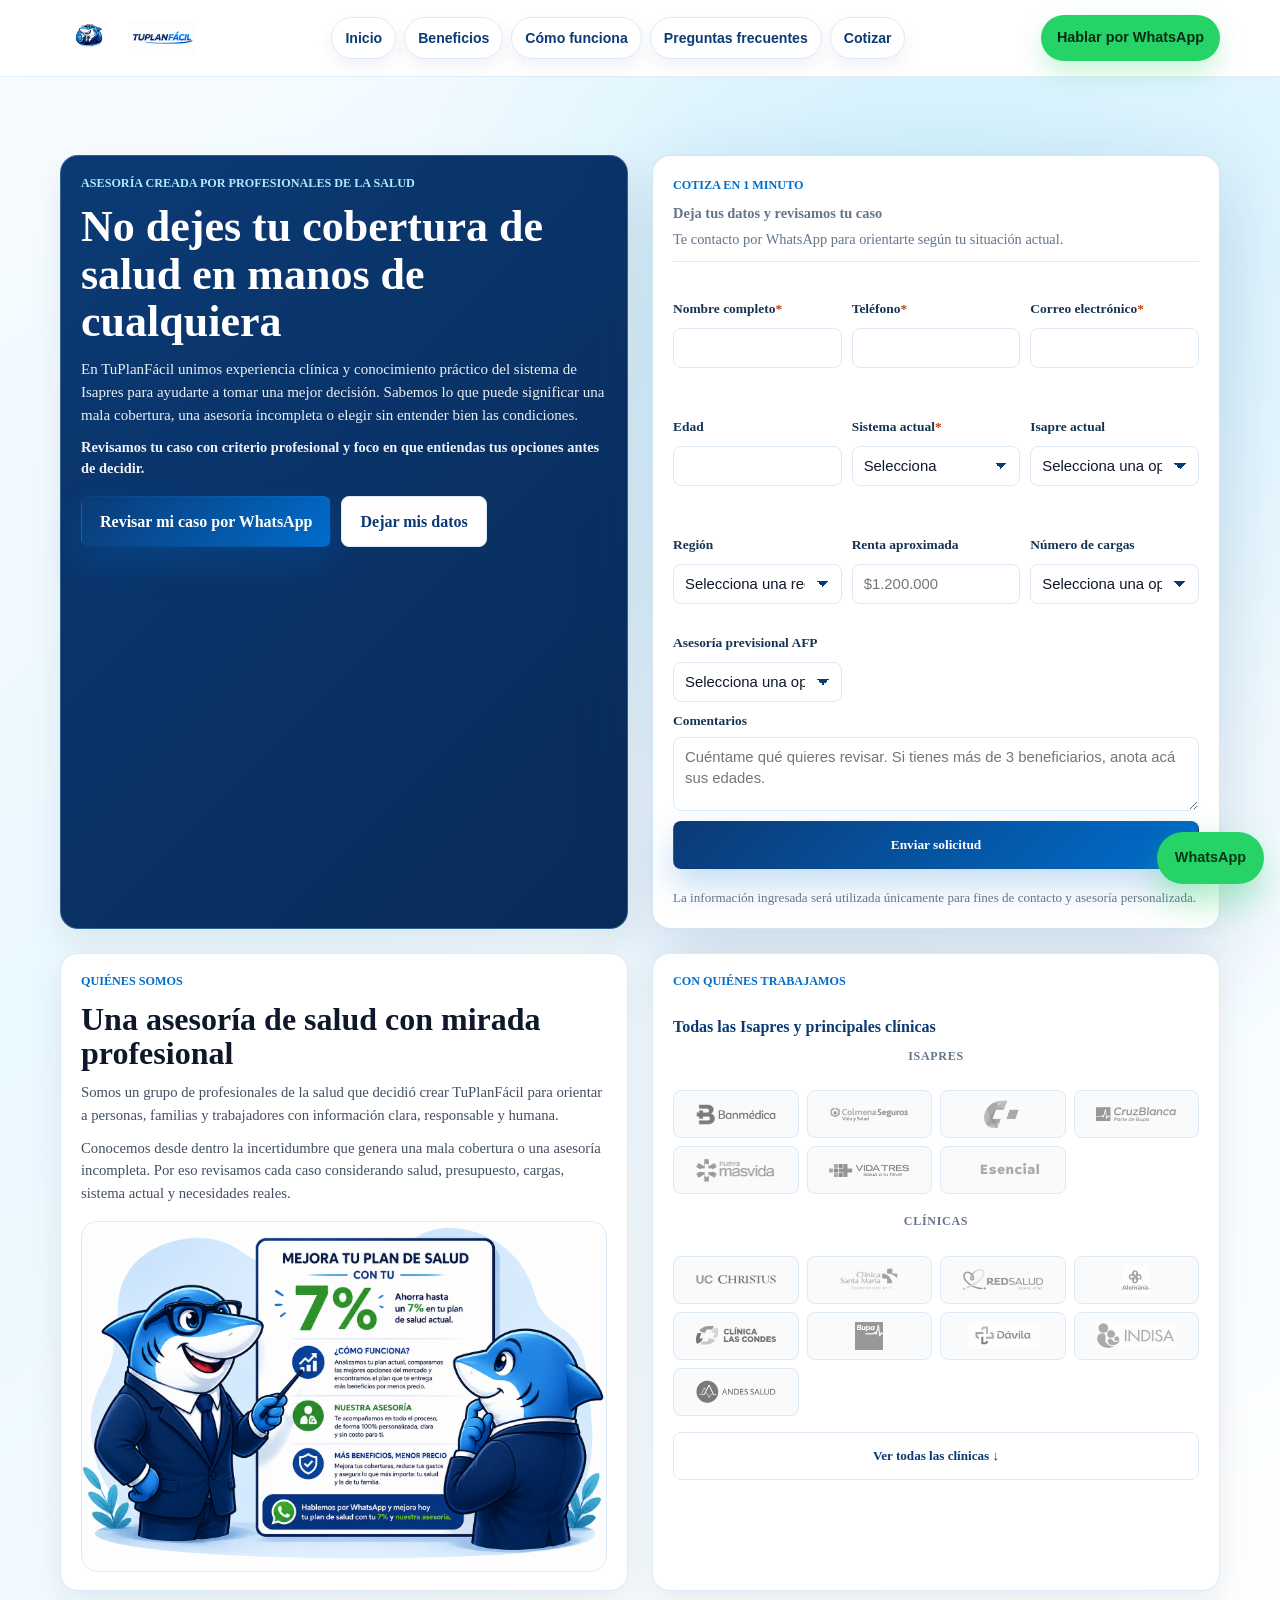
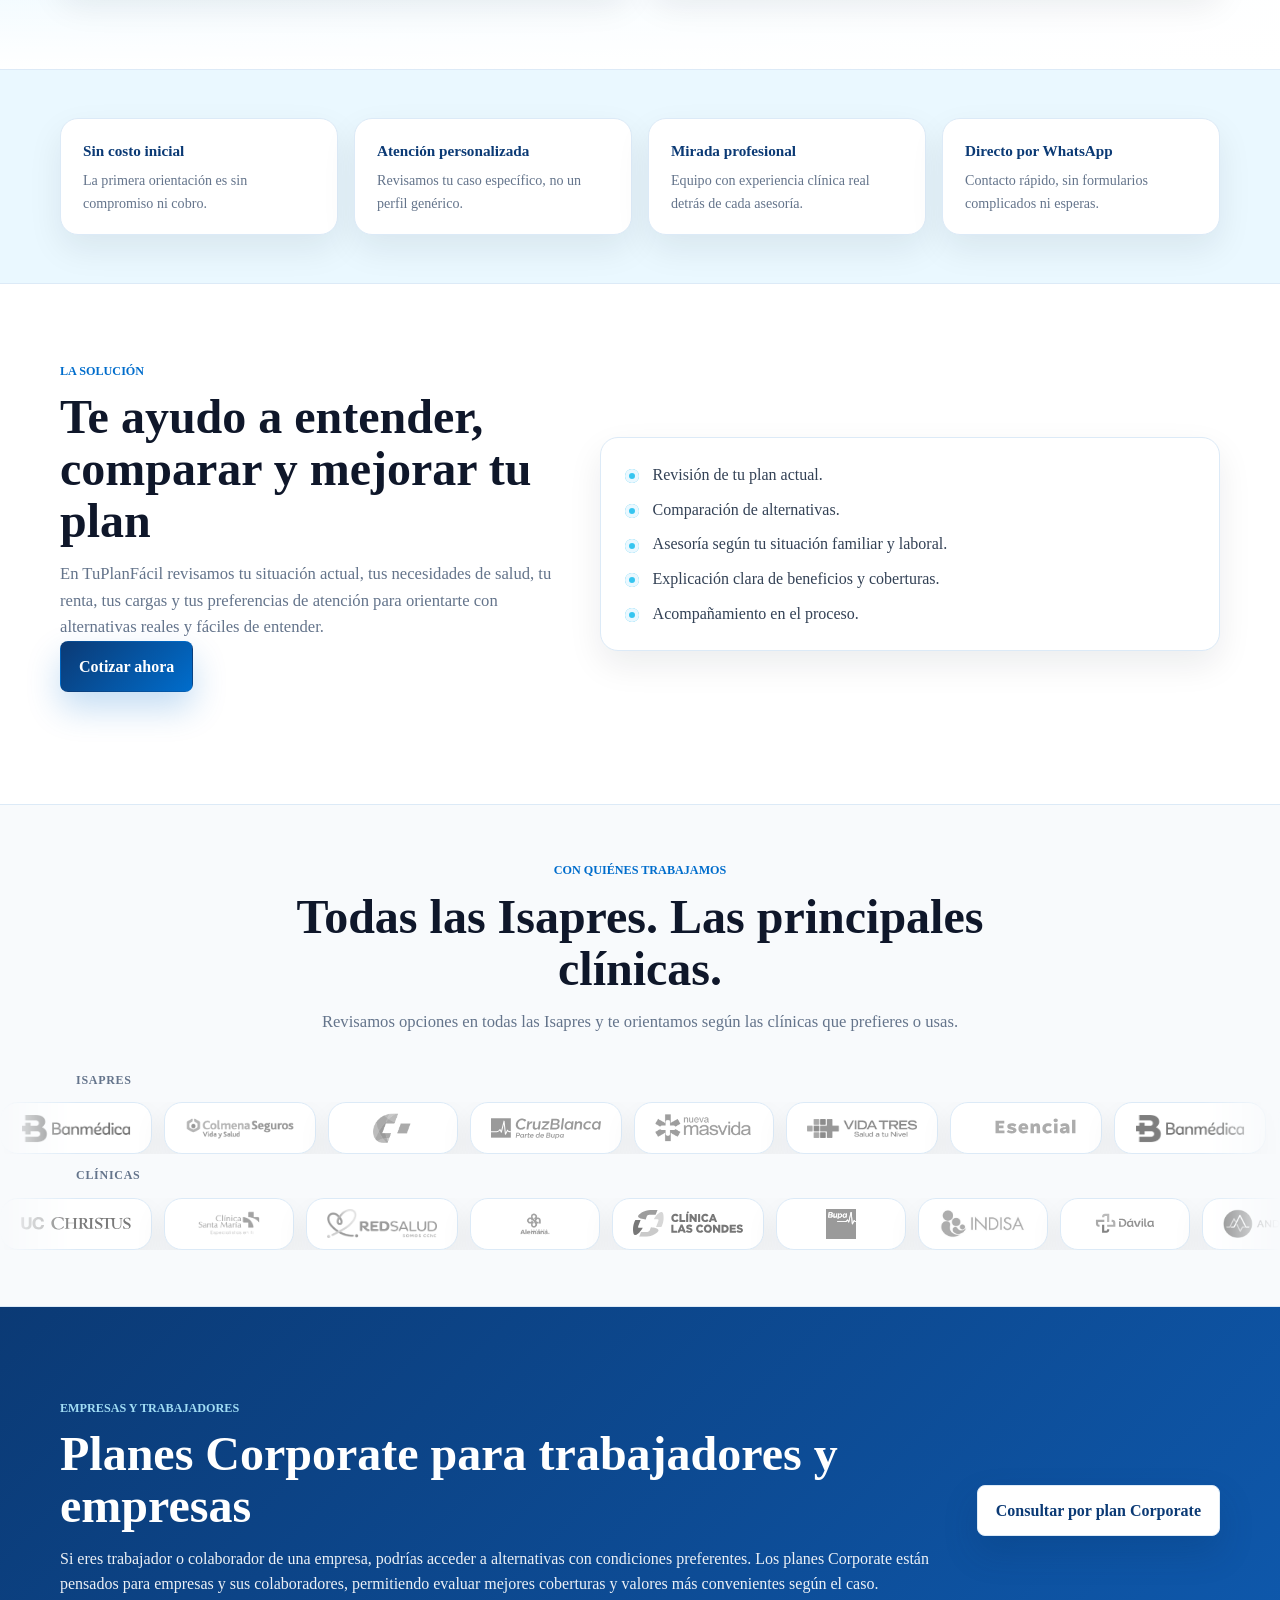
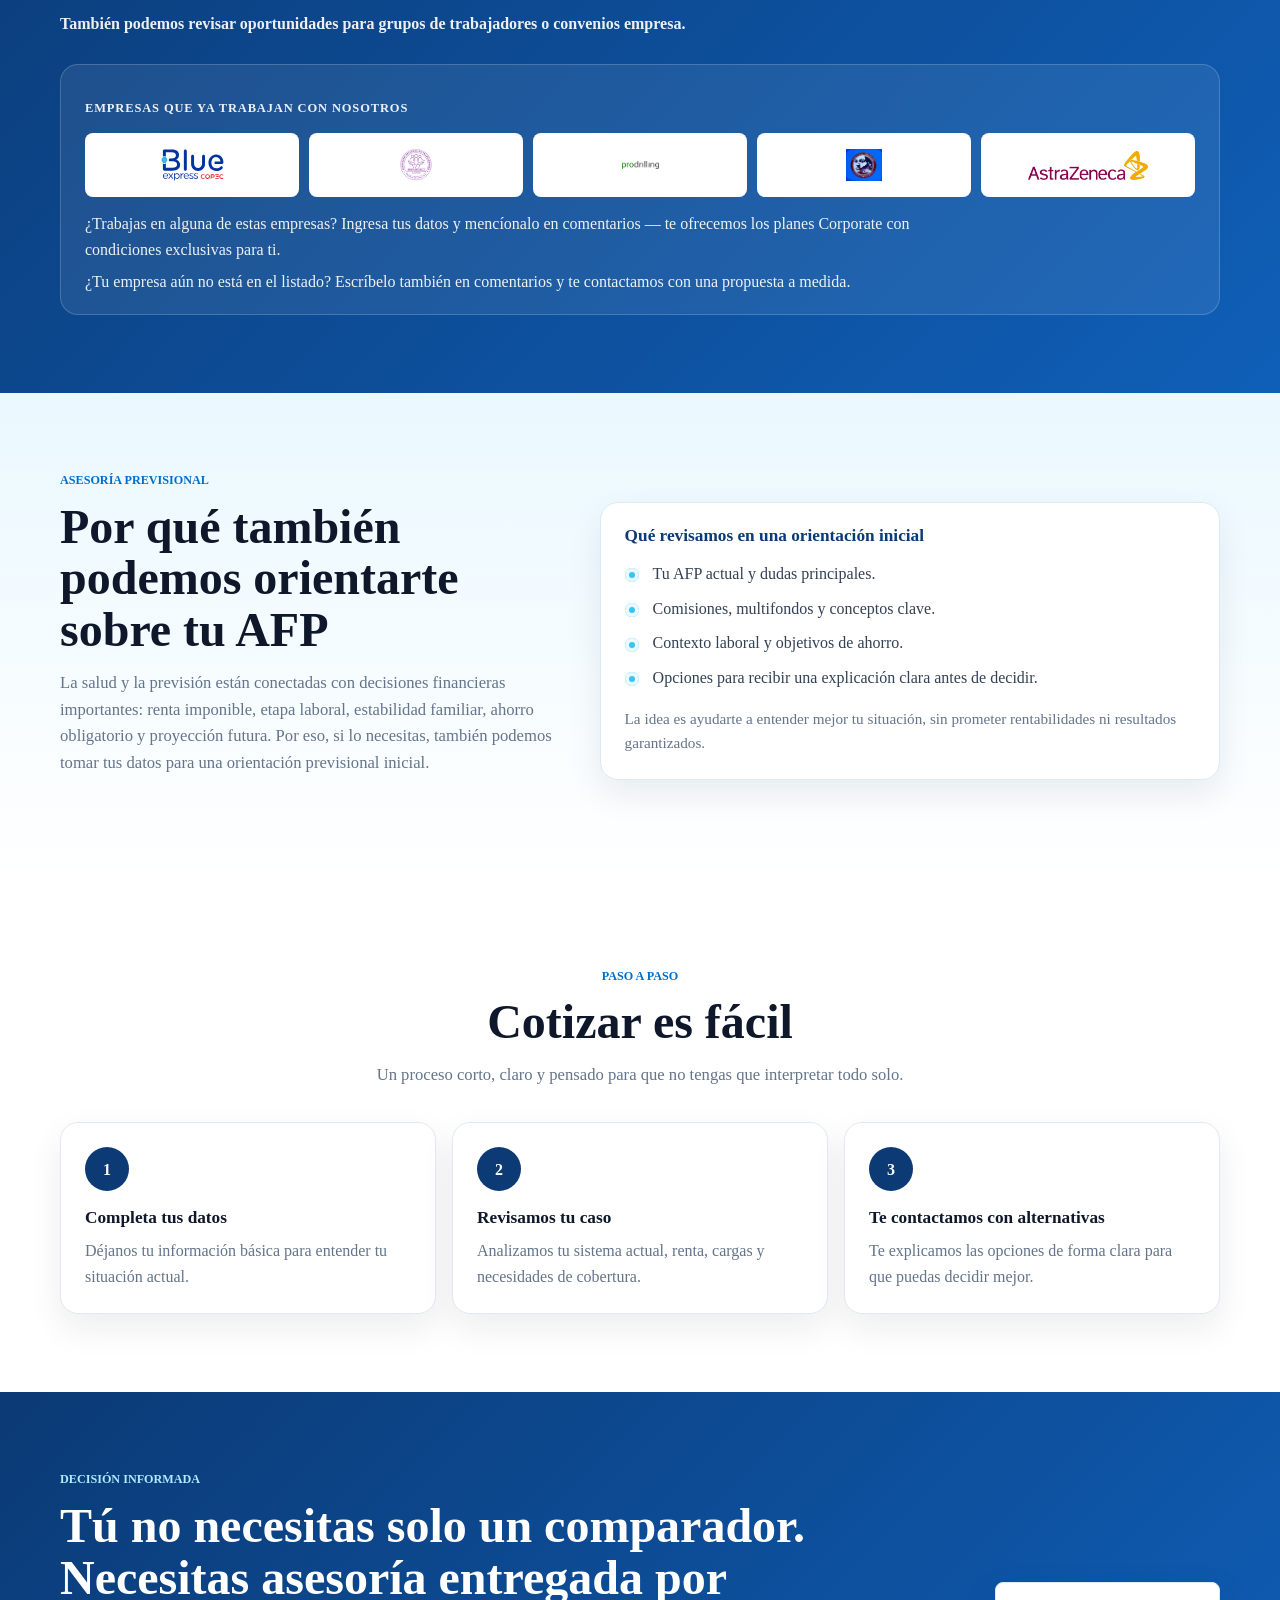
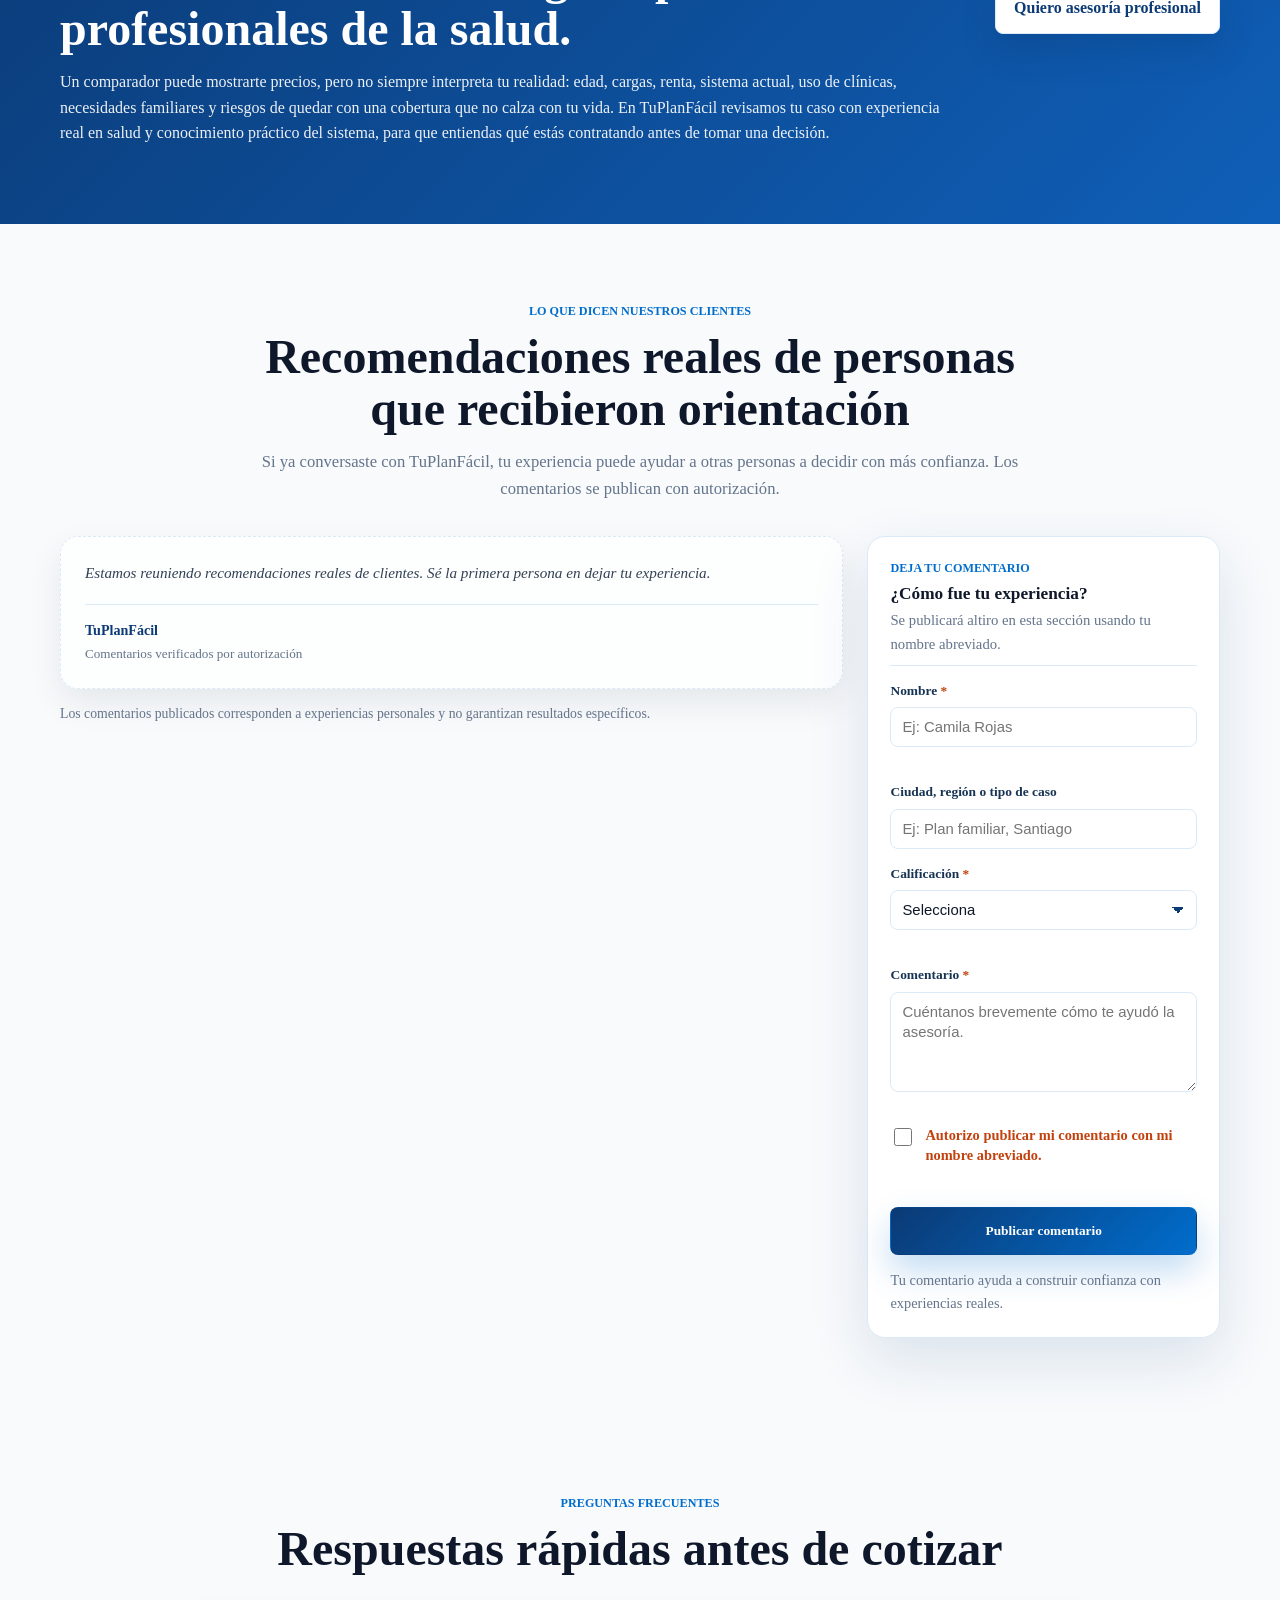
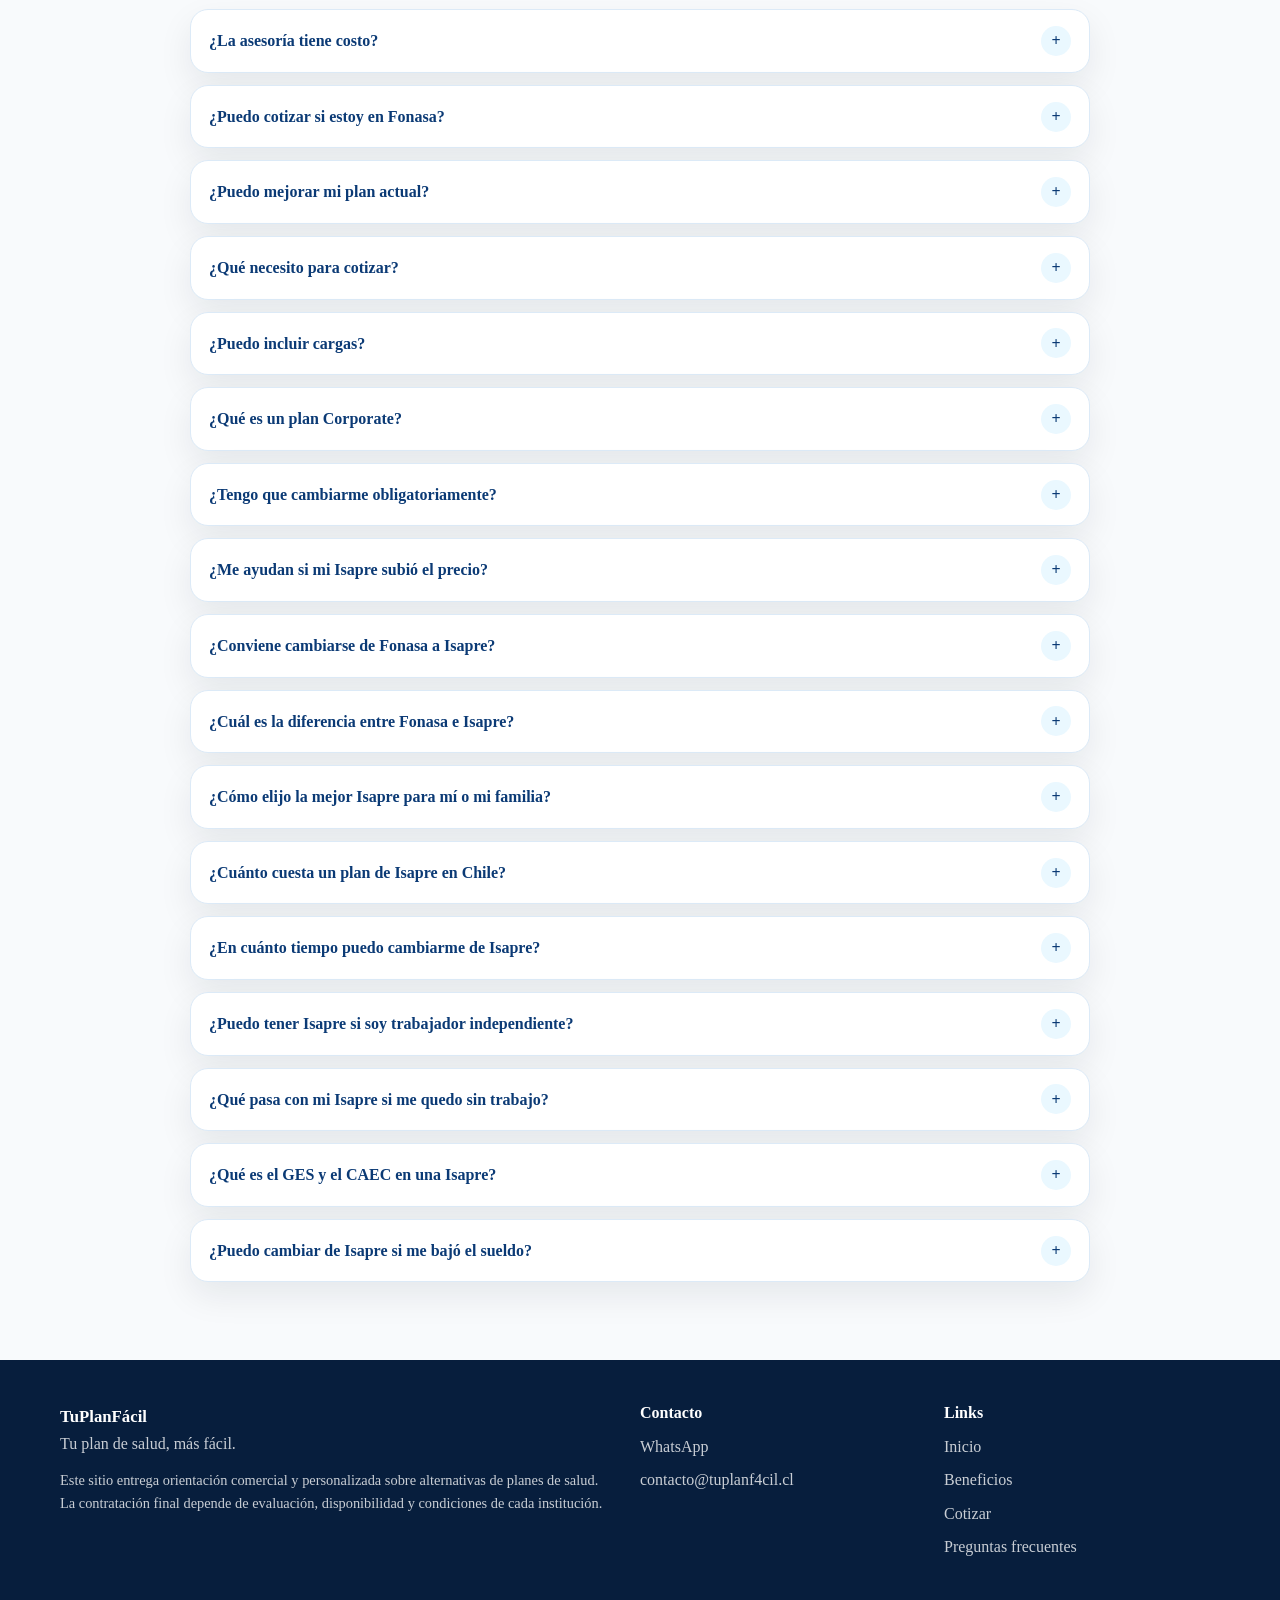
==== commit 03b8c07d: "Add instant client comments section" ====
--- a/index.html
+++ b/index.html
@@ -646,39 +646,93 @@
         </div>
       </section>
 
-      <!-- ── Testimonios ────────────────────────────────────
-           Reemplaza estas tarjetas con testimonios reales de
-           clientes. Incluye nombre (puede ser solo el primero),
-           ciudad o región, y la cita textual.
-      ──────────────────────────────────────────────────── -->
       <section class="section-pad testimonials" aria-labelledby="testimonials-title">
         <div class="container">
           <div class="section-heading reveal">
             <p class="eyebrow">Lo que dicen nuestros clientes</p>
-            <h2 id="testimonials-title">Personas reales, decisiones mejor informadas</h2>
-          </div>
-          <div class="testimonials-grid">
-            <blockquote class="testimonial-card reveal">
-              <p>Tenía Fonasa hace años y nunca me había planteado cambiarme. Me explicaron mis opciones de forma muy clara y terminé con un plan mucho mejor para mi familia.</p>
-              <footer>
-                <strong>M. González</strong>
-                <span>Región Metropolitana</span>
-              </footer>
-            </blockquote>
-            <blockquote class="testimonial-card reveal">
-              <p>Subieron el precio de mi Isapre y no sabía qué hacer. En menos de una semana ya tenía un plan nuevo con mejor cobertura y pagando menos.</p>
-              <footer>
-                <strong>R. Soto</strong>
-                <span>Valparaíso</span>
-              </footer>
-            </blockquote>
-            <blockquote class="testimonial-card reveal">
-              <p>Lo que más valoro es que te explican sin presionarte a cambiar. Te dan la información y tú decides. Eso genera mucha confianza.</p>
-              <footer>
-                <strong>C. Muñoz</strong>
-                <span>Biobío</span>
-              </footer>
-            </blockquote>
+            <h2 id="testimonials-title">Recomendaciones reales de personas que recibieron orientación</h2>
+            <p>
+              Si ya conversaste con TuPlanFácil, tu experiencia puede ayudar a otras personas a decidir con más
+              confianza. Los comentarios se publican con autorización.
+            </p>
+          </div>
+
+          <div class="testimonial-layout">
+            <div>
+              <div class="testimonials-grid" id="testimonialList" aria-live="polite">
+                <article class="testimonial-card testimonial-empty" data-testimonial-empty>
+                  <p>Estamos reuniendo recomendaciones reales de clientes. Sé la primera persona en dejar tu experiencia.</p>
+                  <footer>
+                    <strong>TuPlanFácil</strong>
+                    <span>Comentarios verificados por autorización</span>
+                  </footer>
+                </article>
+              </div>
+              <p class="testimonial-note">
+                Los comentarios publicados corresponden a experiencias personales y no garantizan resultados específicos.
+              </p>
+            </div>
+
+            <form class="testimonial-form" id="testimonialForm" novalidate>
+              <div class="testimonial-form-head">
+                <p class="eyebrow">Deja tu comentario</p>
+                <h3>¿Cómo fue tu experiencia?</h3>
+                <p>Se publicará altiro en esta sección usando tu nombre abreviado.</p>
+              </div>
+
+              <div class="form-row hp-field" aria-hidden="true">
+                <label for="reviewWebsite">No completar</label>
+                <input id="reviewWebsite" name="reviewWebsite" type="text" tabindex="-1" autocomplete="off" />
+              </div>
+
+              <div class="form-row">
+                <label for="reviewName">Nombre <span>*</span></label>
+                <input id="reviewName" name="reviewName" type="text" maxlength="80" required placeholder="Ej: Camila Rojas" />
+                <small class="field-error" data-error-for="reviewName"></small>
+              </div>
+
+              <div class="form-row">
+                <label for="reviewContext">Ciudad, región o tipo de caso</label>
+                <input id="reviewContext" name="reviewContext" type="text" maxlength="90" placeholder="Ej: Plan familiar, Santiago" />
+              </div>
+
+              <div class="form-row">
+                <label for="reviewRating">Calificación <span>*</span></label>
+                <select id="reviewRating" name="reviewRating" required>
+                  <option value="">Selecciona</option>
+                  <option value="5">5 estrellas</option>
+                  <option value="4">4 estrellas</option>
+                  <option value="3">3 estrellas</option>
+                  <option value="2">2 estrellas</option>
+                  <option value="1">1 estrella</option>
+                </select>
+                <small class="field-error" data-error-for="reviewRating"></small>
+              </div>
+
+              <div class="form-row">
+                <label for="reviewComment">Comentario <span>*</span></label>
+                <textarea
+                  id="reviewComment"
+                  name="reviewComment"
+                  rows="4"
+                  maxlength="420"
+                  required
+                  placeholder="Cuéntanos brevemente cómo te ayudó la asesoría."
+                ></textarea>
+                <small class="field-error" data-error-for="reviewComment"></small>
+              </div>
+
+              <label class="testimonial-consent" for="reviewConsent">
+                <input id="reviewConsent" name="reviewConsent" type="checkbox" value="si" required />
+                <span>Autorizo publicar mi comentario con mi nombre abreviado.</span>
+              </label>
+              <small class="field-error" data-error-for="reviewConsent"></small>
+
+              <button class="btn btn-primary testimonial-submit" type="submit">Publicar comentario</button>
+              <p class="testimonial-status" id="testimonialStatus" role="status" aria-live="polite">
+                Tu comentario ayuda a construir confianza con experiencias reales.
+              </p>
+            </form>
           </div>
         </div>
       </section>
--- a/styles.css
+++ b/styles.css
@@ -1252,9 +1252,19 @@
   background: var(--gris-fondo);
 }
 
+.testimonial-layout {
+  display: grid;
+  gap: 24px;
+  align-items: start;
+}
+
 .testimonials-grid {
   display: grid;
   gap: 18px;
+}
+
+.testimonial-layout .testimonials-grid {
+  grid-template-columns: 1fr;
 }
 
 .testimonial-card {
@@ -1273,6 +1283,15 @@
   font-style: italic;
 }
 
+.testimonial-stars {
+  display: inline-flex;
+  gap: 2px;
+  margin-bottom: 12px;
+  color: #F59E0B;
+  font-size: 1rem;
+  letter-spacing: 0;
+}
+
 .testimonial-card footer {
   display: flex;
   flex-direction: column;
@@ -1293,6 +1312,92 @@
   font-size: 0.82rem;
 }
 
+.testimonial-empty {
+  grid-column: 1 / -1;
+  border-style: dashed;
+  background: rgba(255, 255, 255, 0.72);
+}
+
+.testimonial-note {
+  margin-top: 14px;
+  color: var(--gris-suave);
+  font-size: 0.86rem;
+}
+
+.testimonial-form {
+  display: grid;
+  gap: 14px;
+  border: 1px solid var(--linea);
+  border-radius: var(--radio-lg);
+  background: var(--blanco);
+  padding: 22px;
+  box-shadow: var(--sombra);
+}
+
+.testimonial-form-head {
+  display: grid;
+  gap: 6px;
+  padding-bottom: 8px;
+  border-bottom: 1px solid var(--linea);
+}
+
+.testimonial-form-head .eyebrow {
+  margin-bottom: 0;
+}
+
+.testimonial-form-head p:not(.eyebrow) {
+  color: var(--gris-suave);
+  font-size: 0.92rem;
+}
+
+.testimonial-consent {
+  display: flex;
+  gap: 10px;
+  align-items: flex-start;
+  color: var(--gris-texto);
+  font-size: 0.9rem;
+  font-weight: 700;
+  line-height: 1.35;
+}
+
+.testimonial-consent input {
+  width: 18px;
+  min-width: 18px;
+  height: 18px;
+  min-height: 18px;
+  margin-top: 2px;
+  accent-color: var(--azul);
+}
+
+.testimonial-submit {
+  width: 100%;
+}
+
+.testimonial-status {
+  color: var(--gris-suave);
+  font-size: 0.9rem;
+}
+
+.testimonial-status.success {
+  color: var(--verde-oscuro);
+  font-weight: 800;
+}
+
+.testimonial-status.error {
+  color: #B91C1C;
+  font-weight: 800;
+}
+
+@media (min-width: 920px) {
+  .testimonial-layout {
+    grid-template-columns: minmax(0, 1fr) minmax(320px, 0.45fr);
+  }
+
+  .testimonial-layout .testimonials-grid {
+    grid-template-columns: repeat(2, minmax(0, 1fr));
+  }
+}
+
 @media (prefers-reduced-motion: reduce) {
   html {
     scroll-behavior: auto;
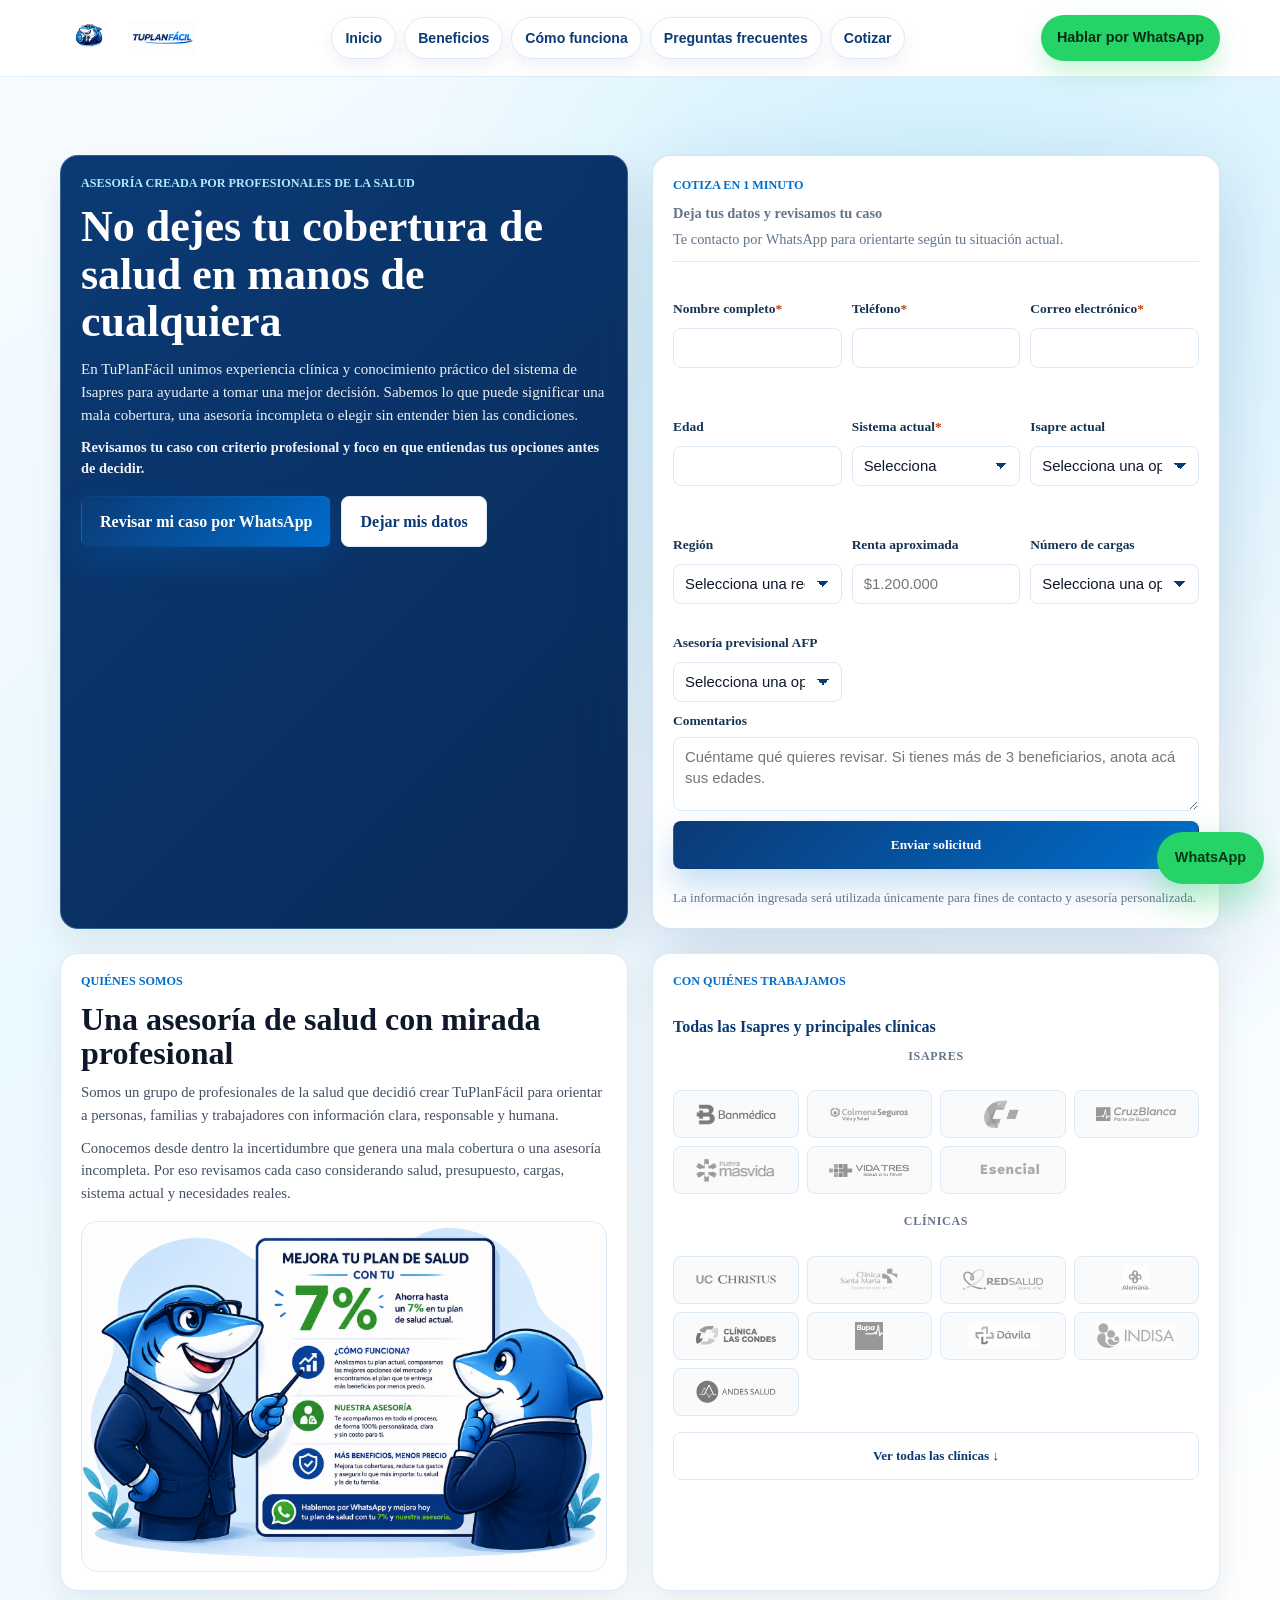
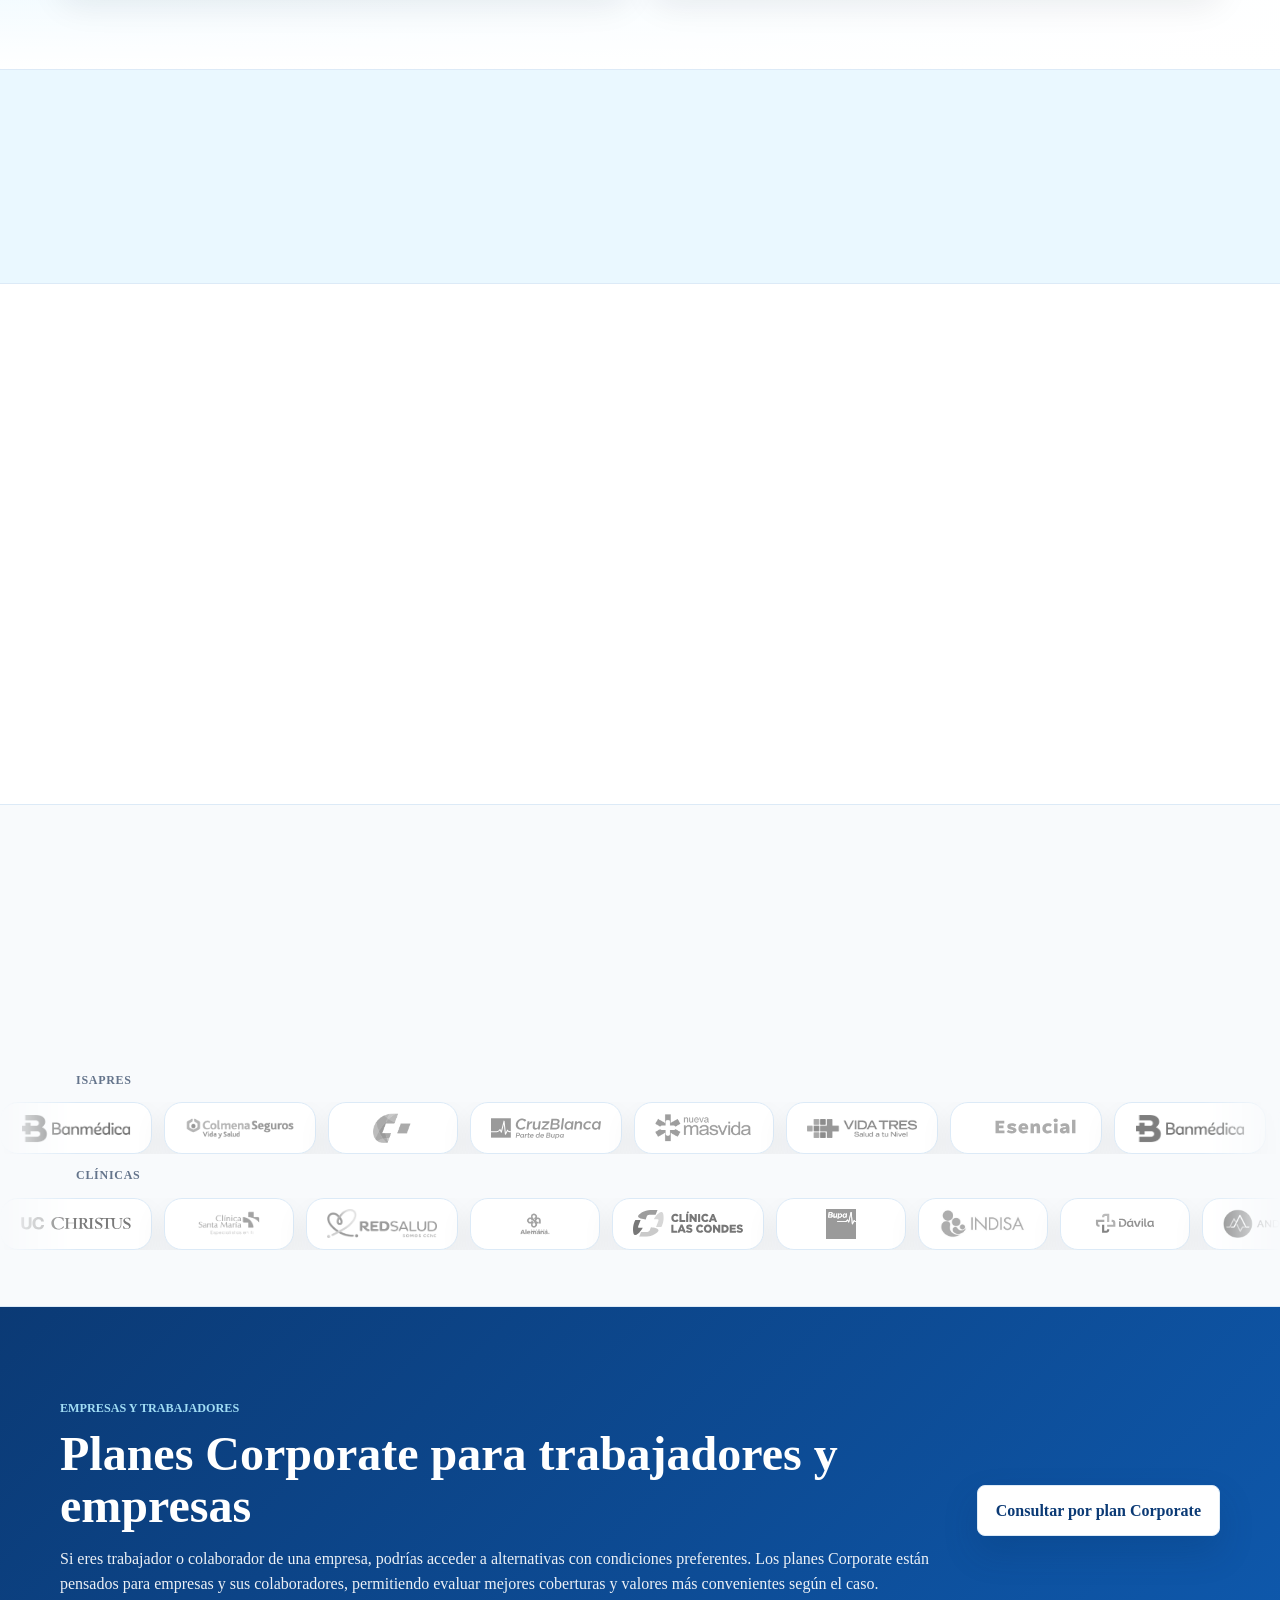
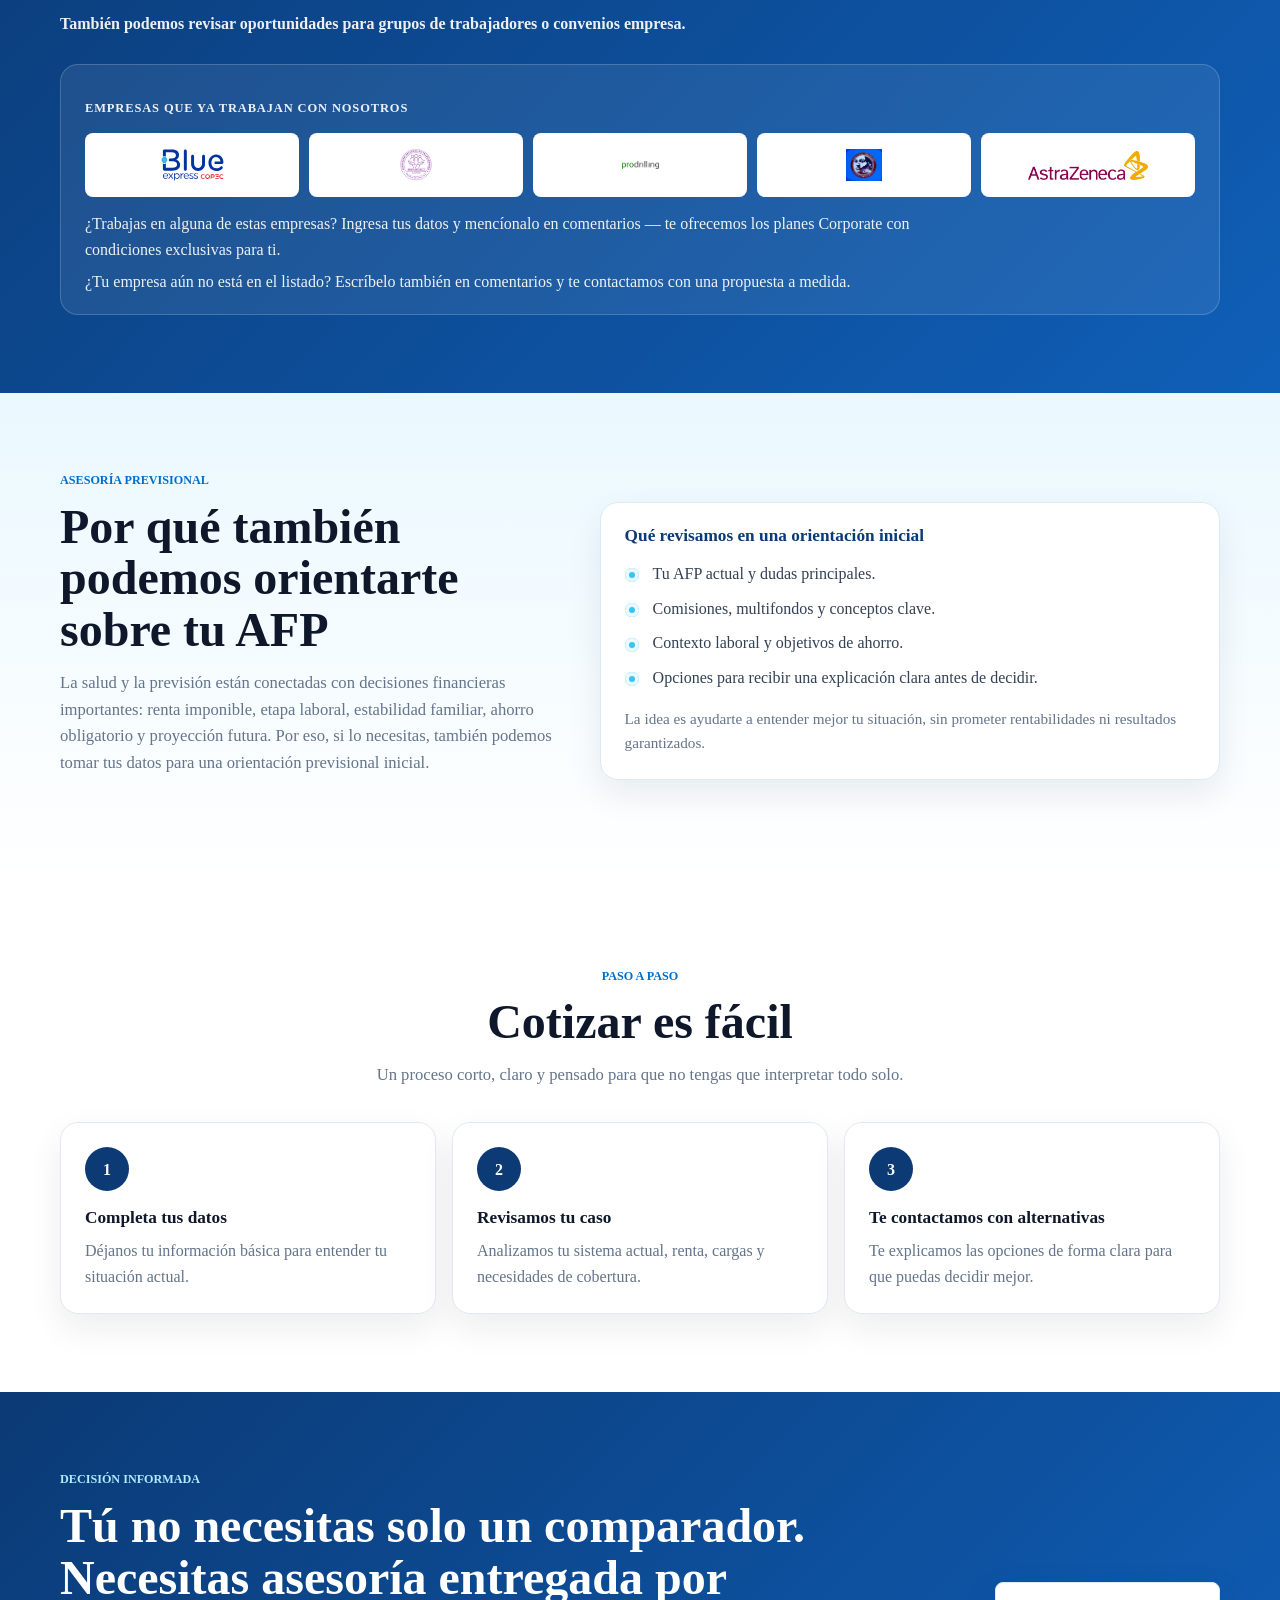
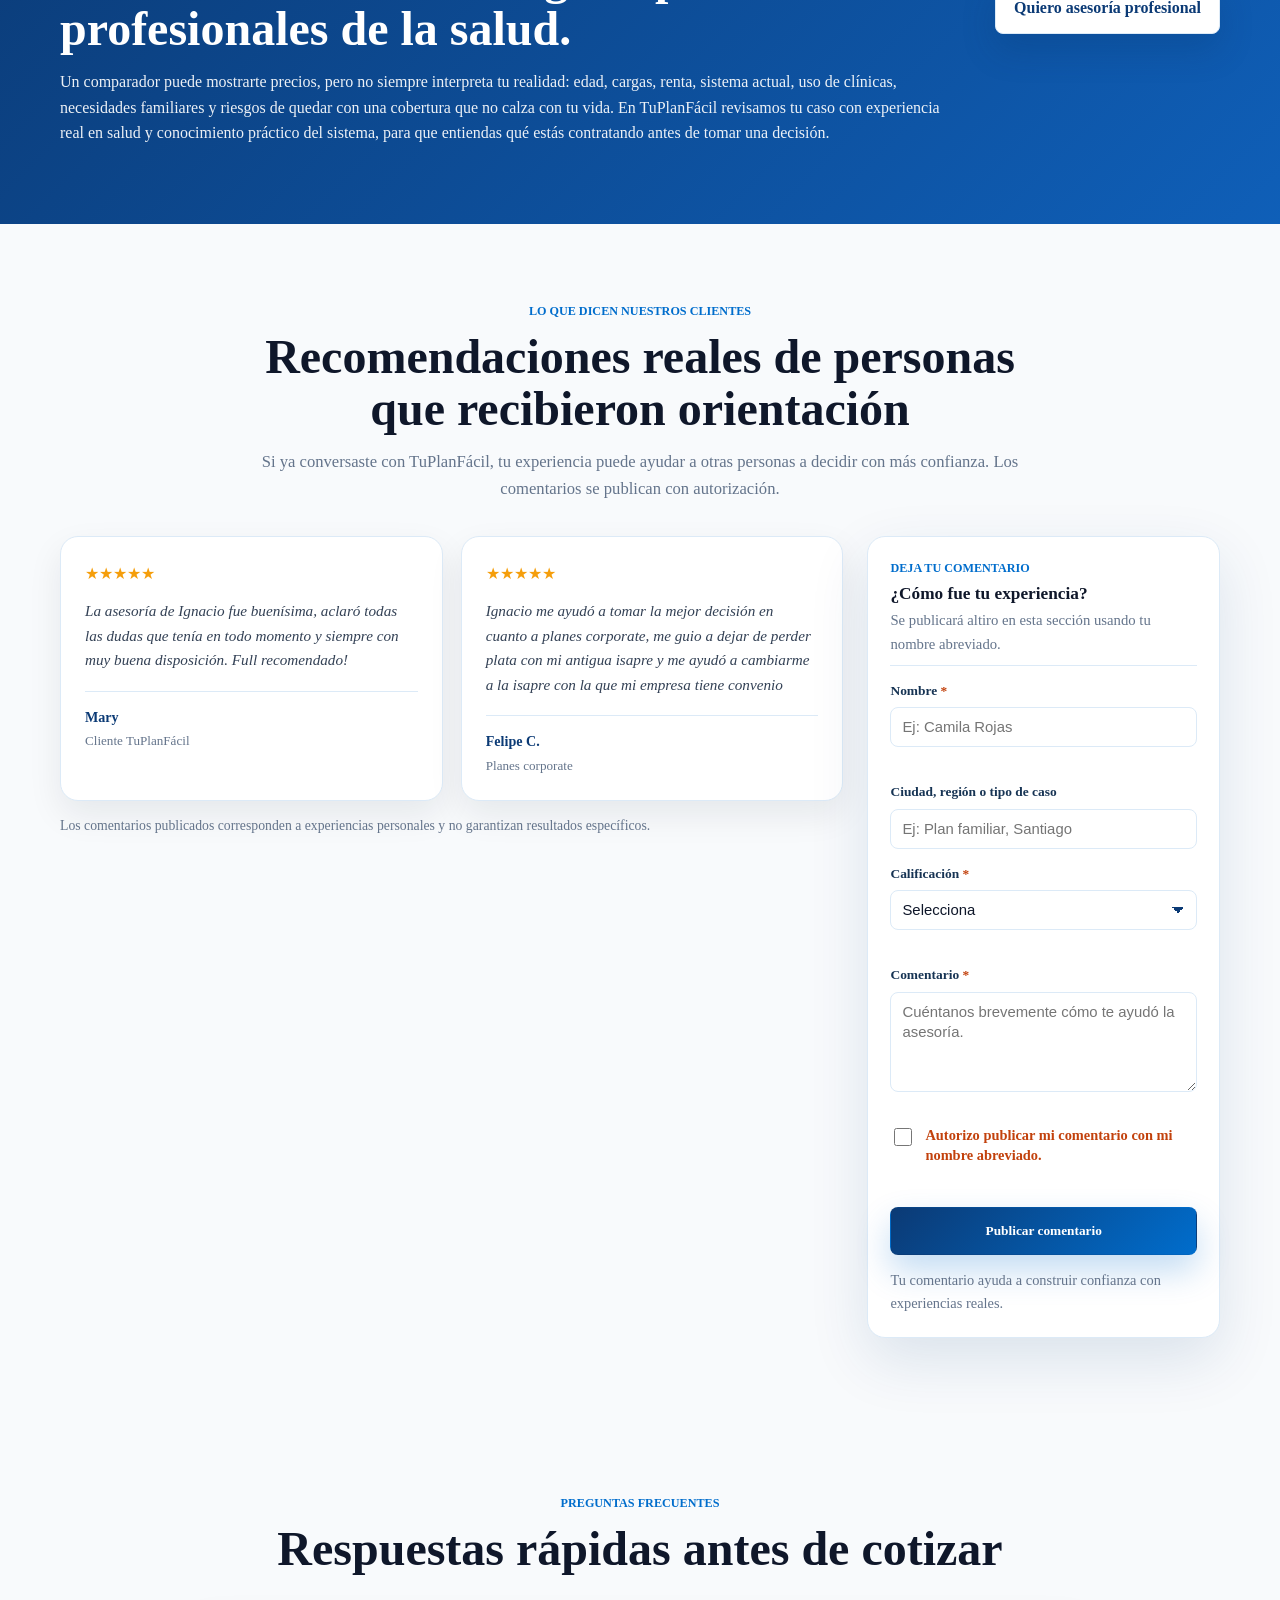
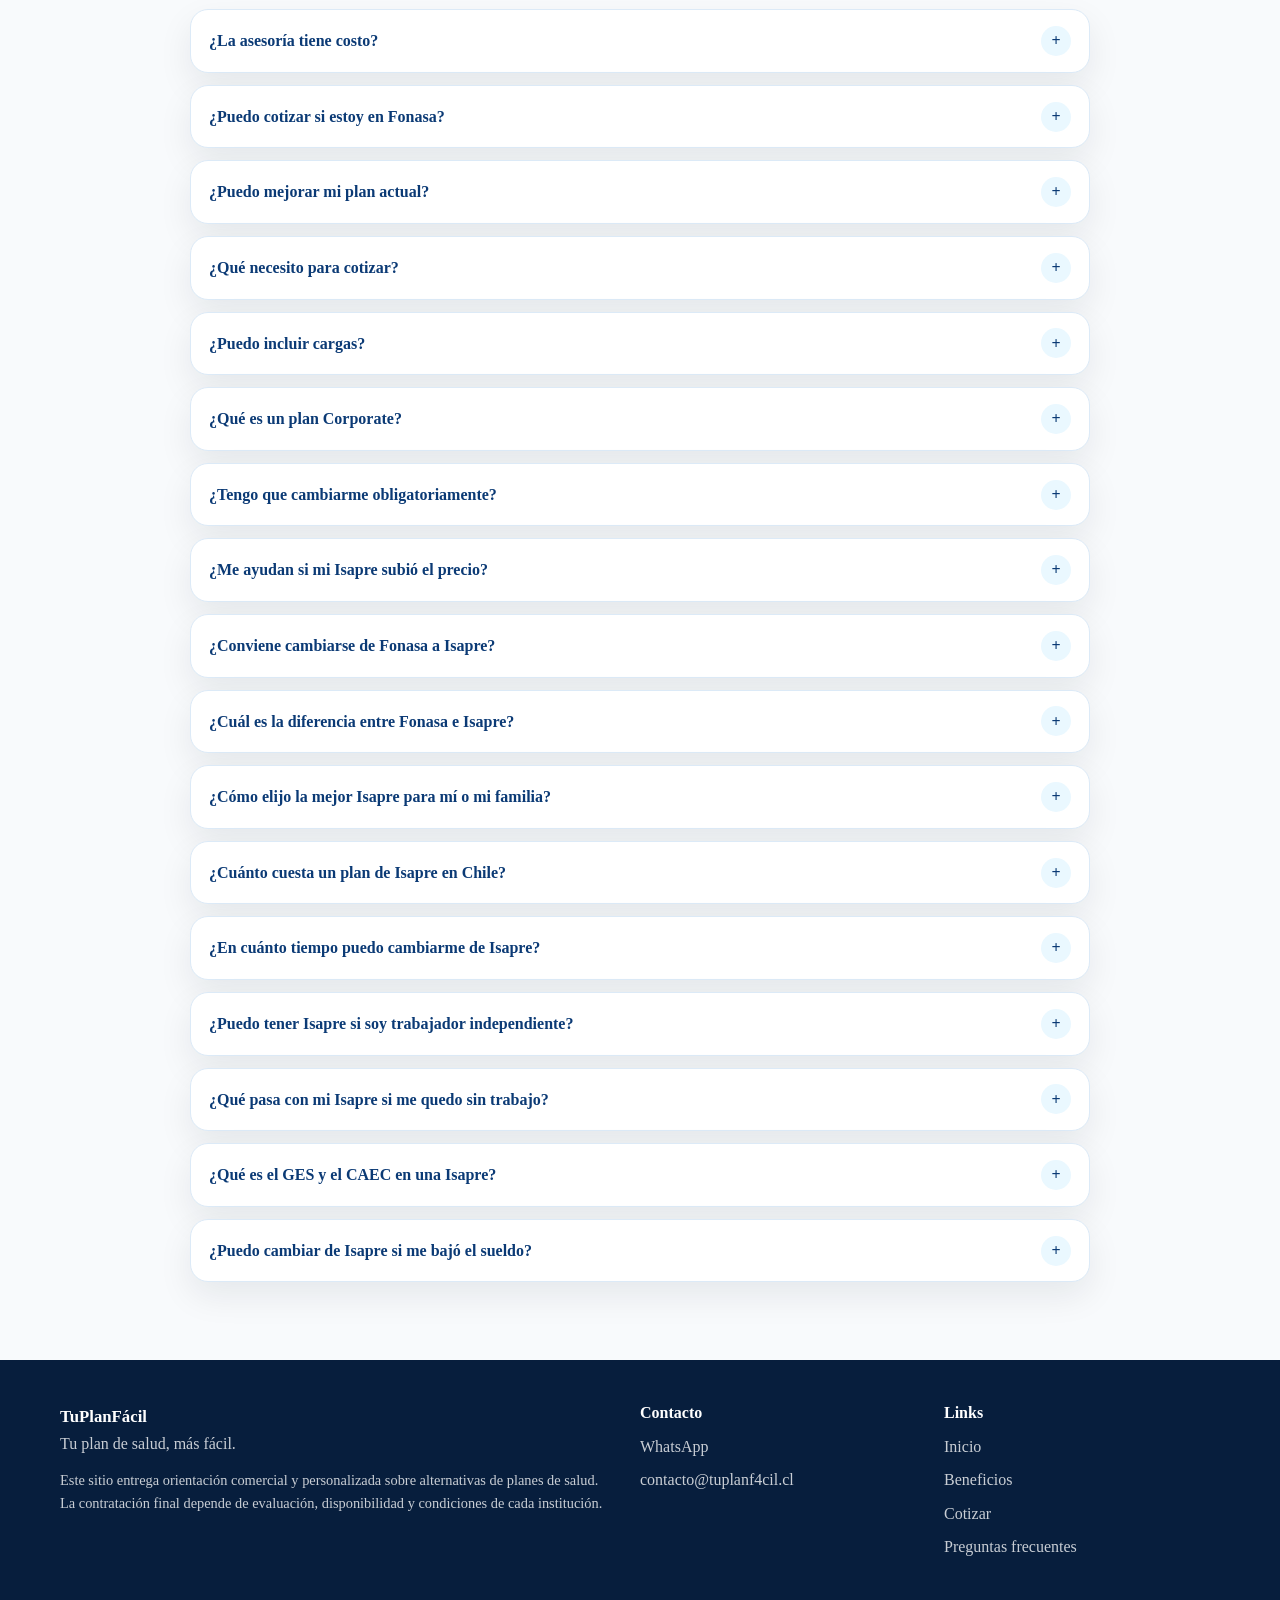
==== commit ae60efb1: "Bust script cache for testimonials" ====
--- a/index.html
+++ b/index.html
@@ -858,6 +858,6 @@
       WhatsApp
     </a>
 
-    <script src="script.js"></script>
+    <script src="script.js?v=20260522-reviews"></script>
   </body>
 </html>
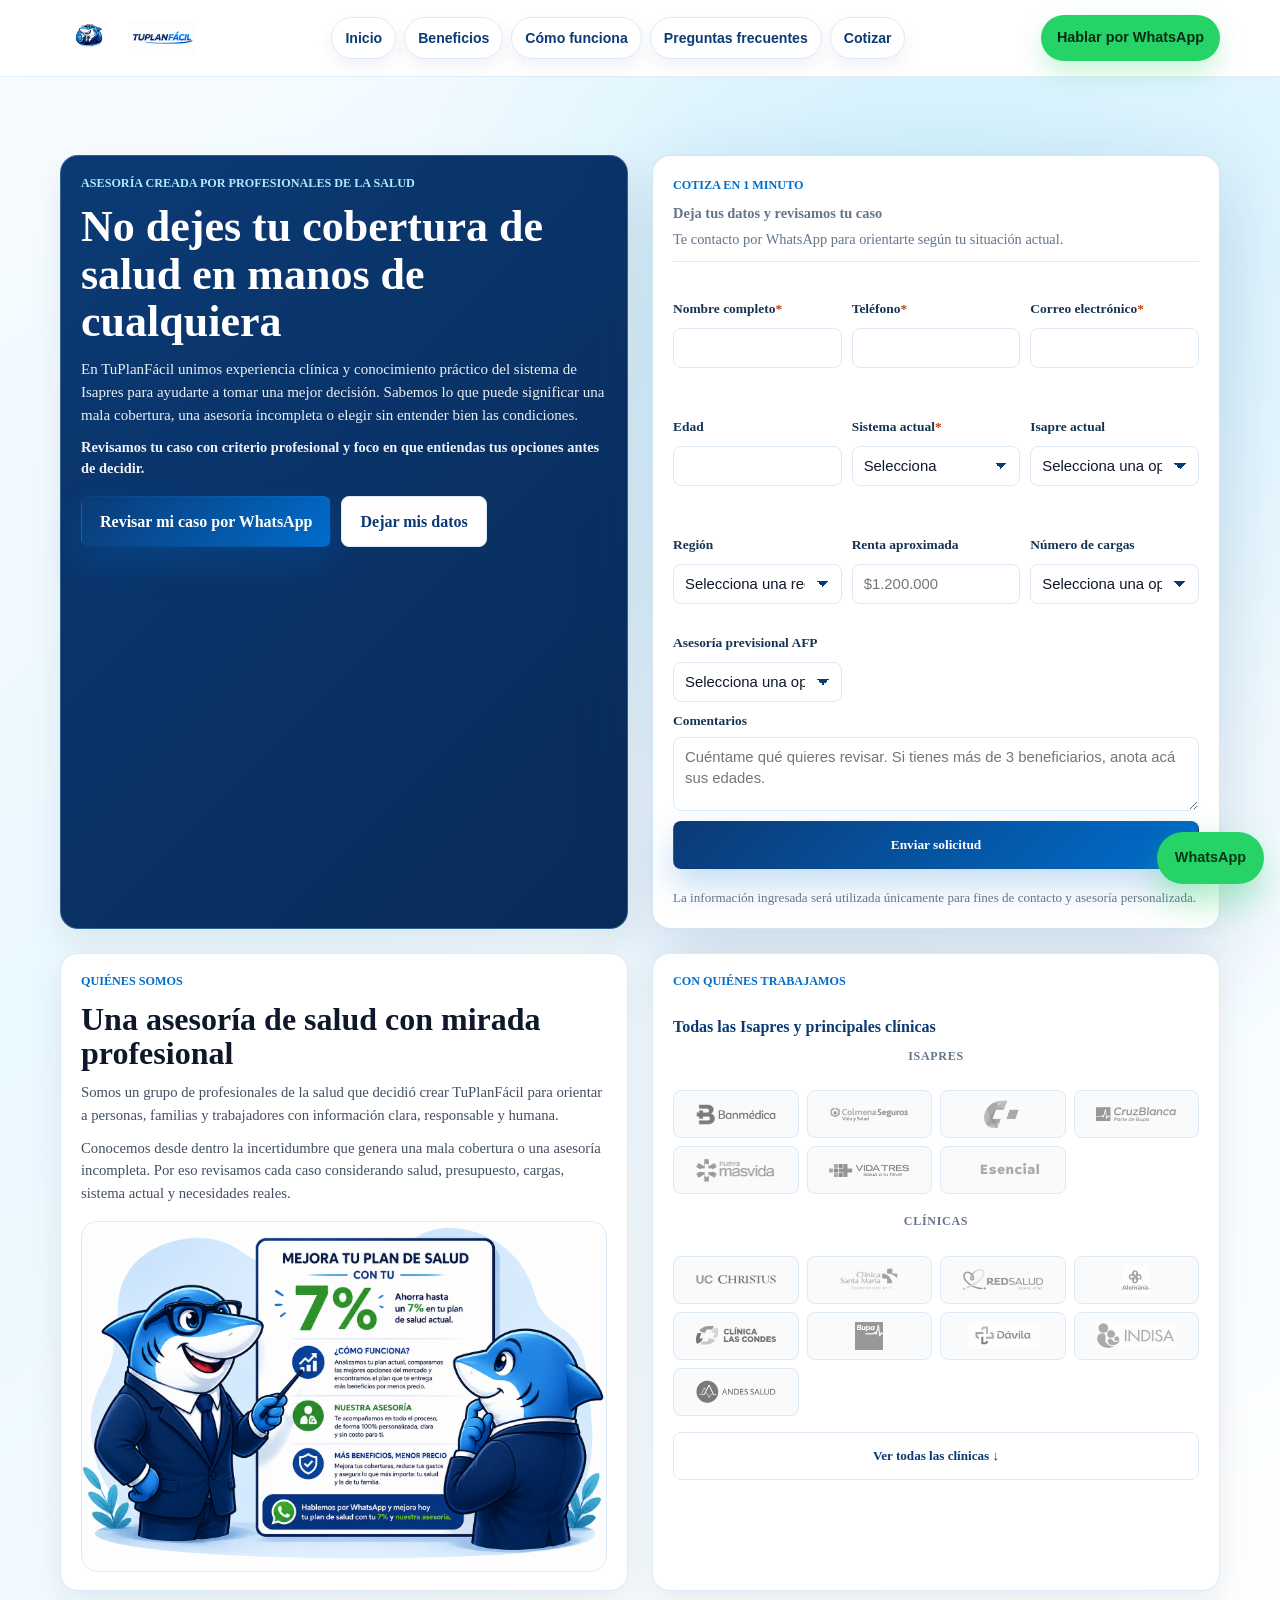
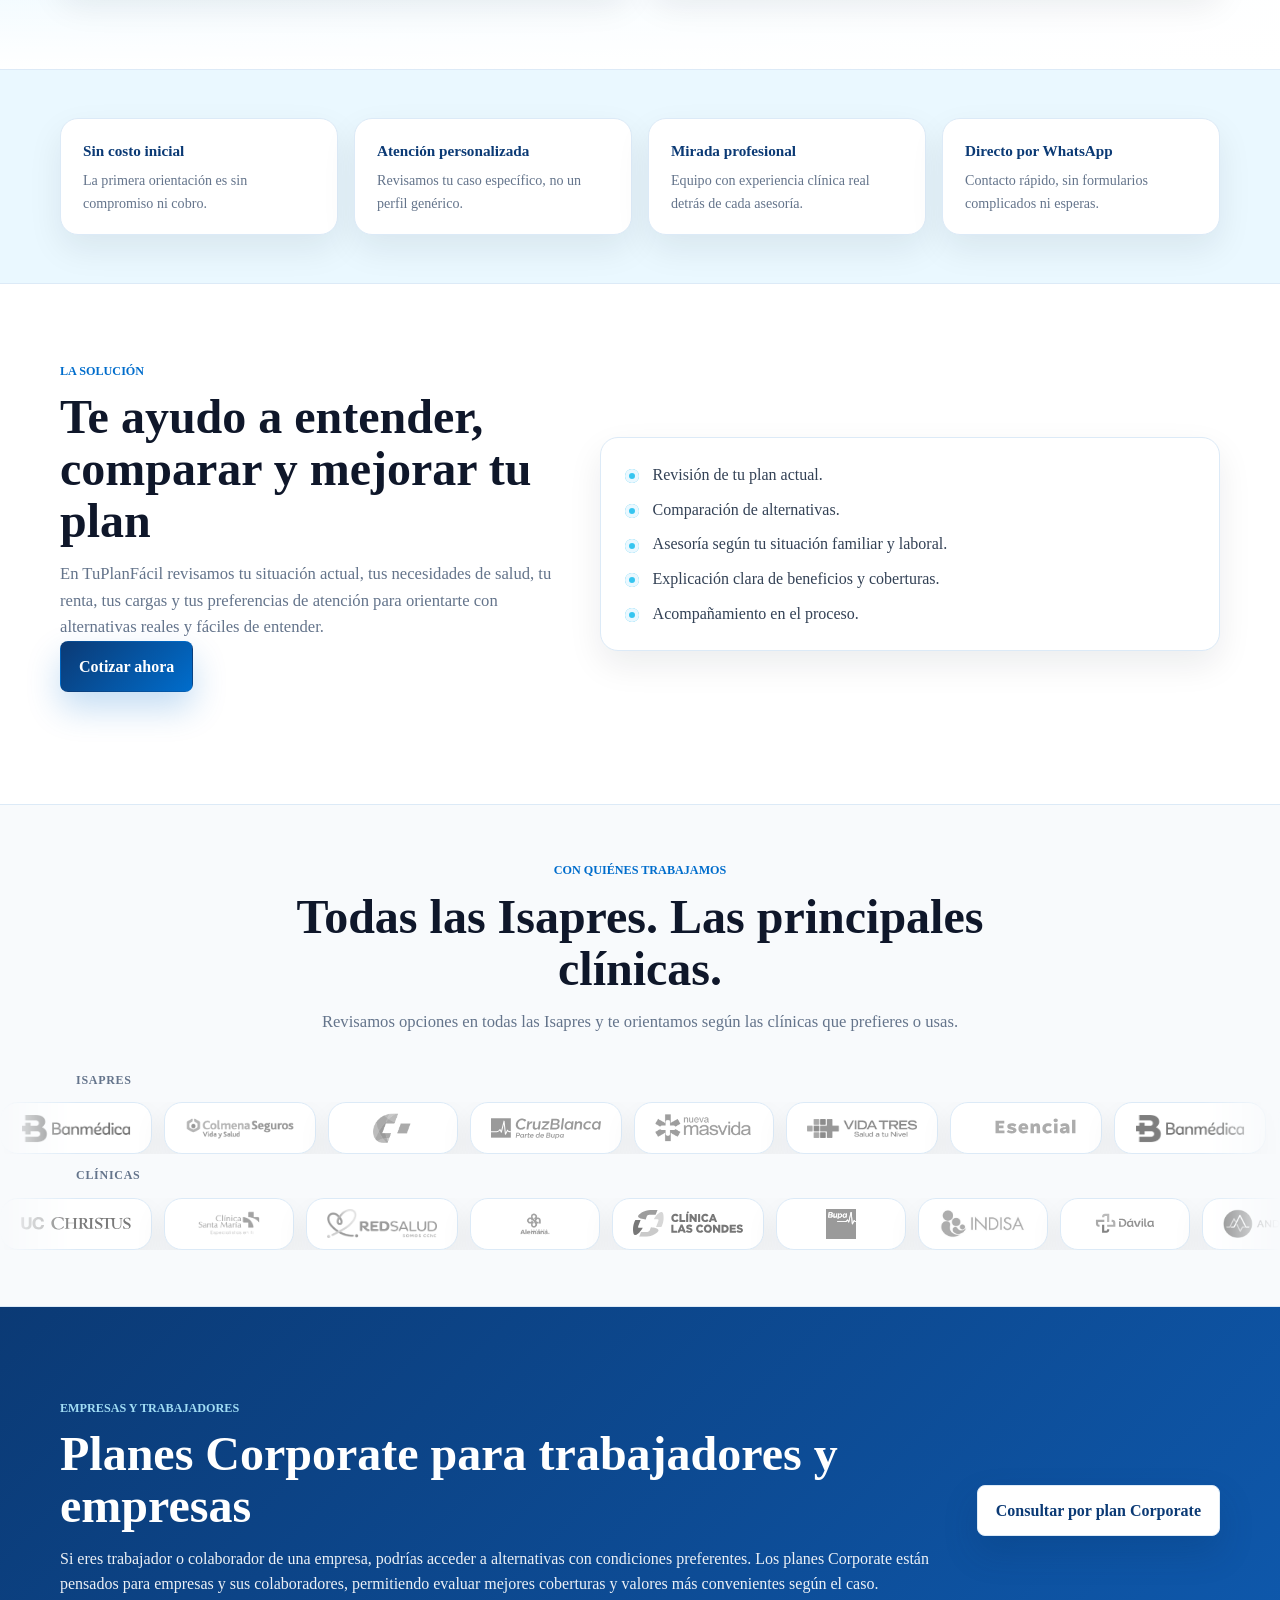
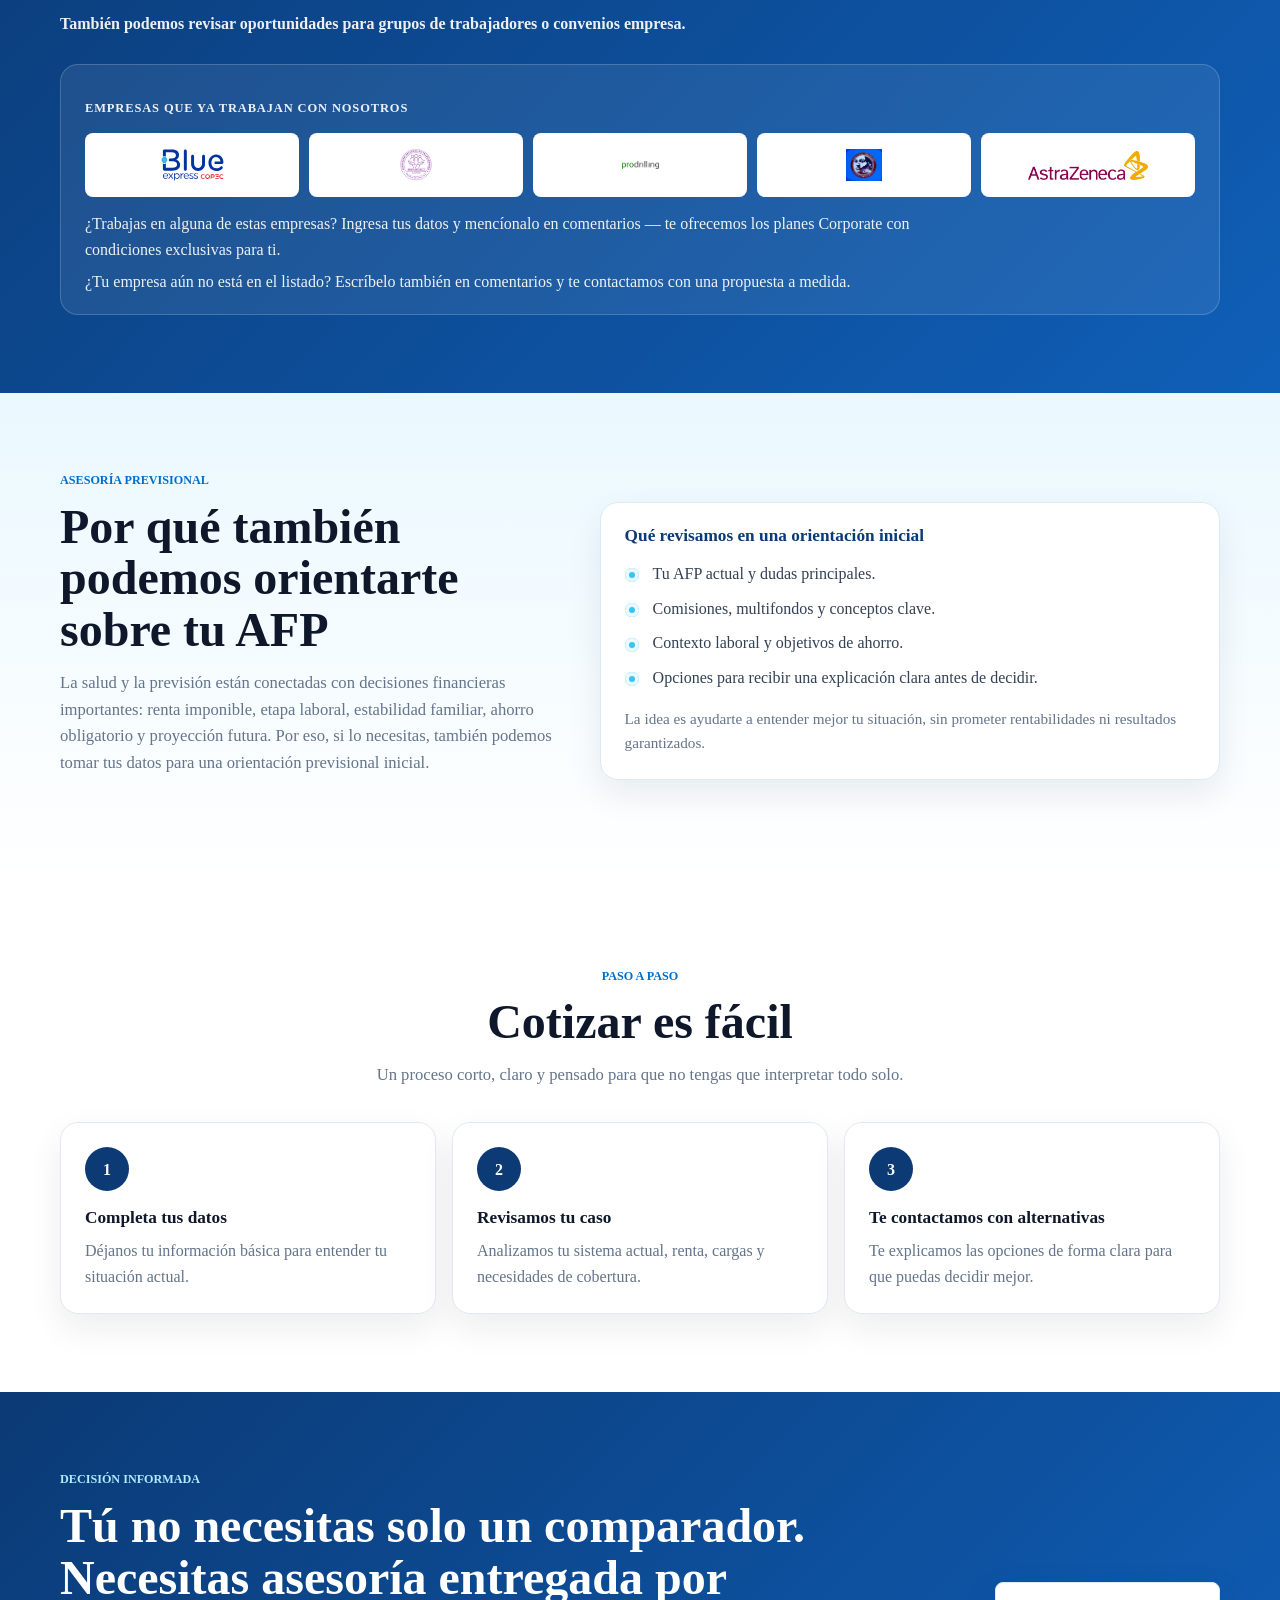
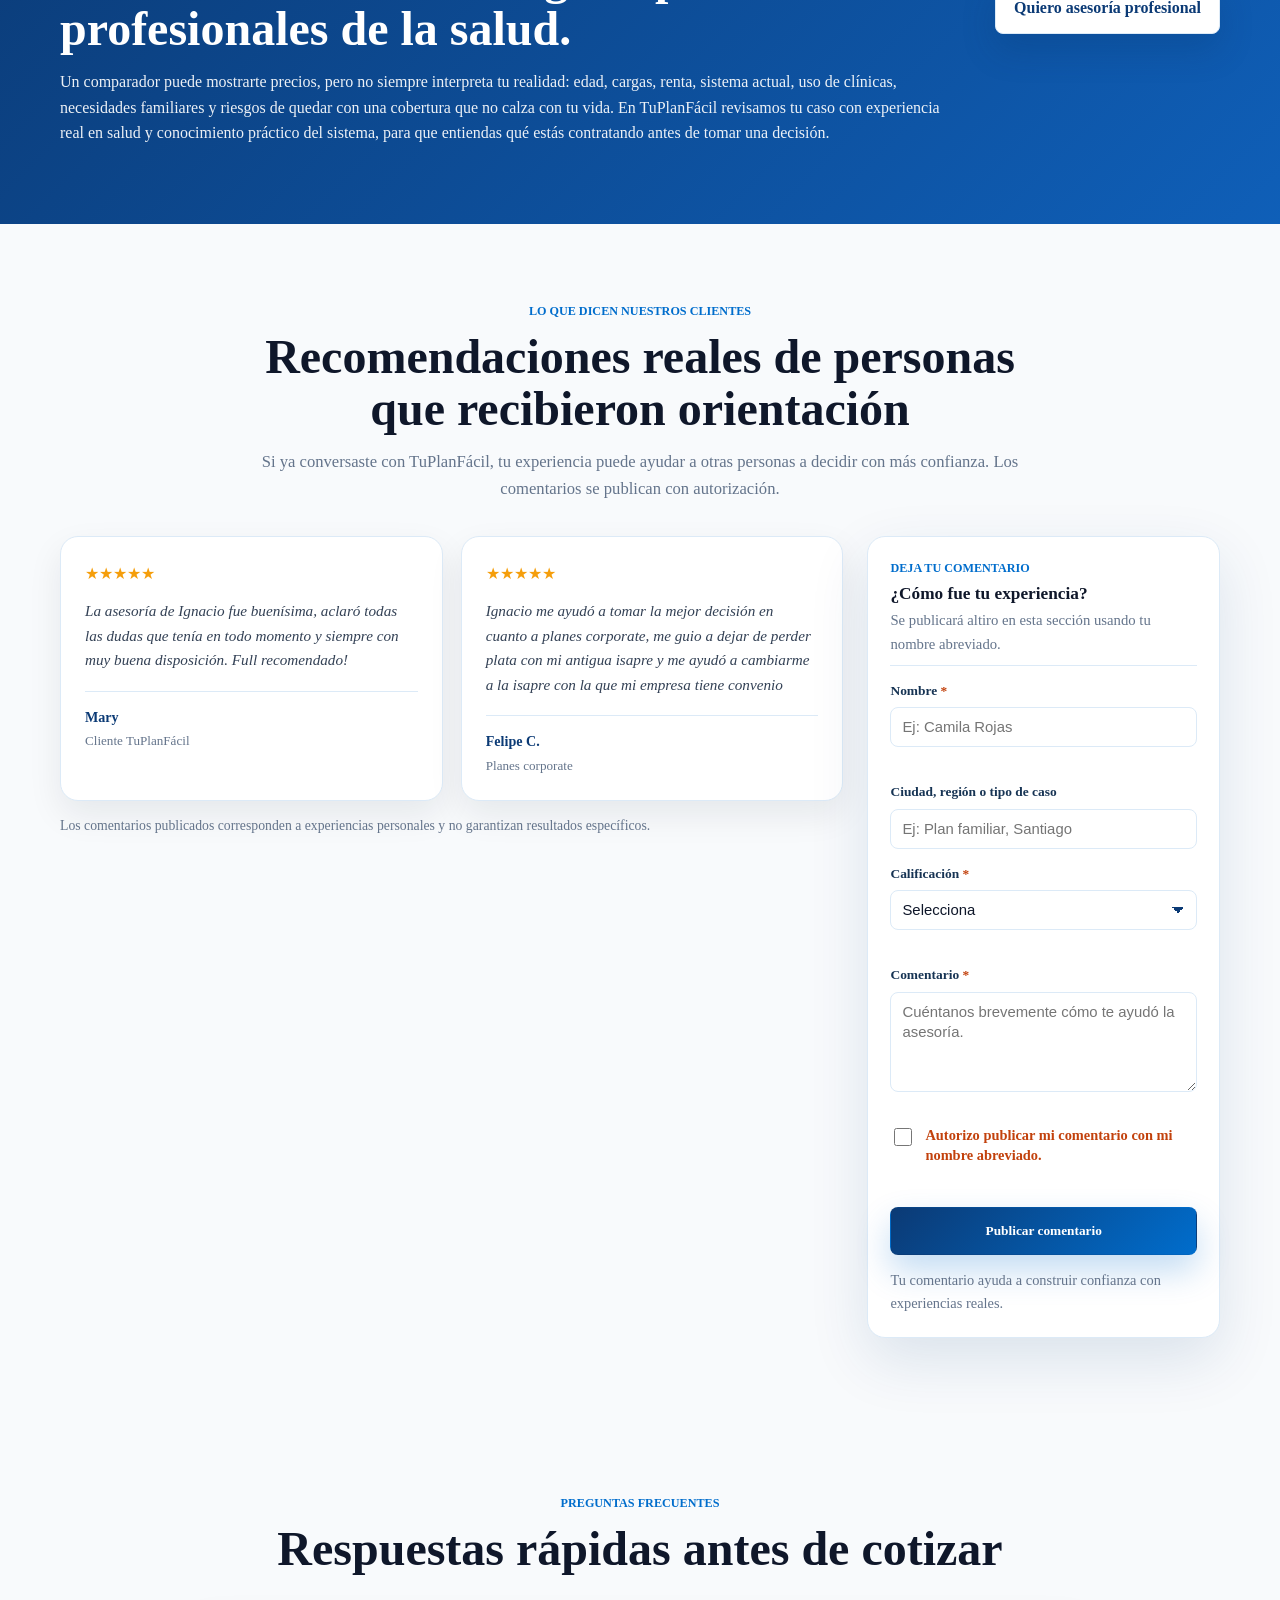
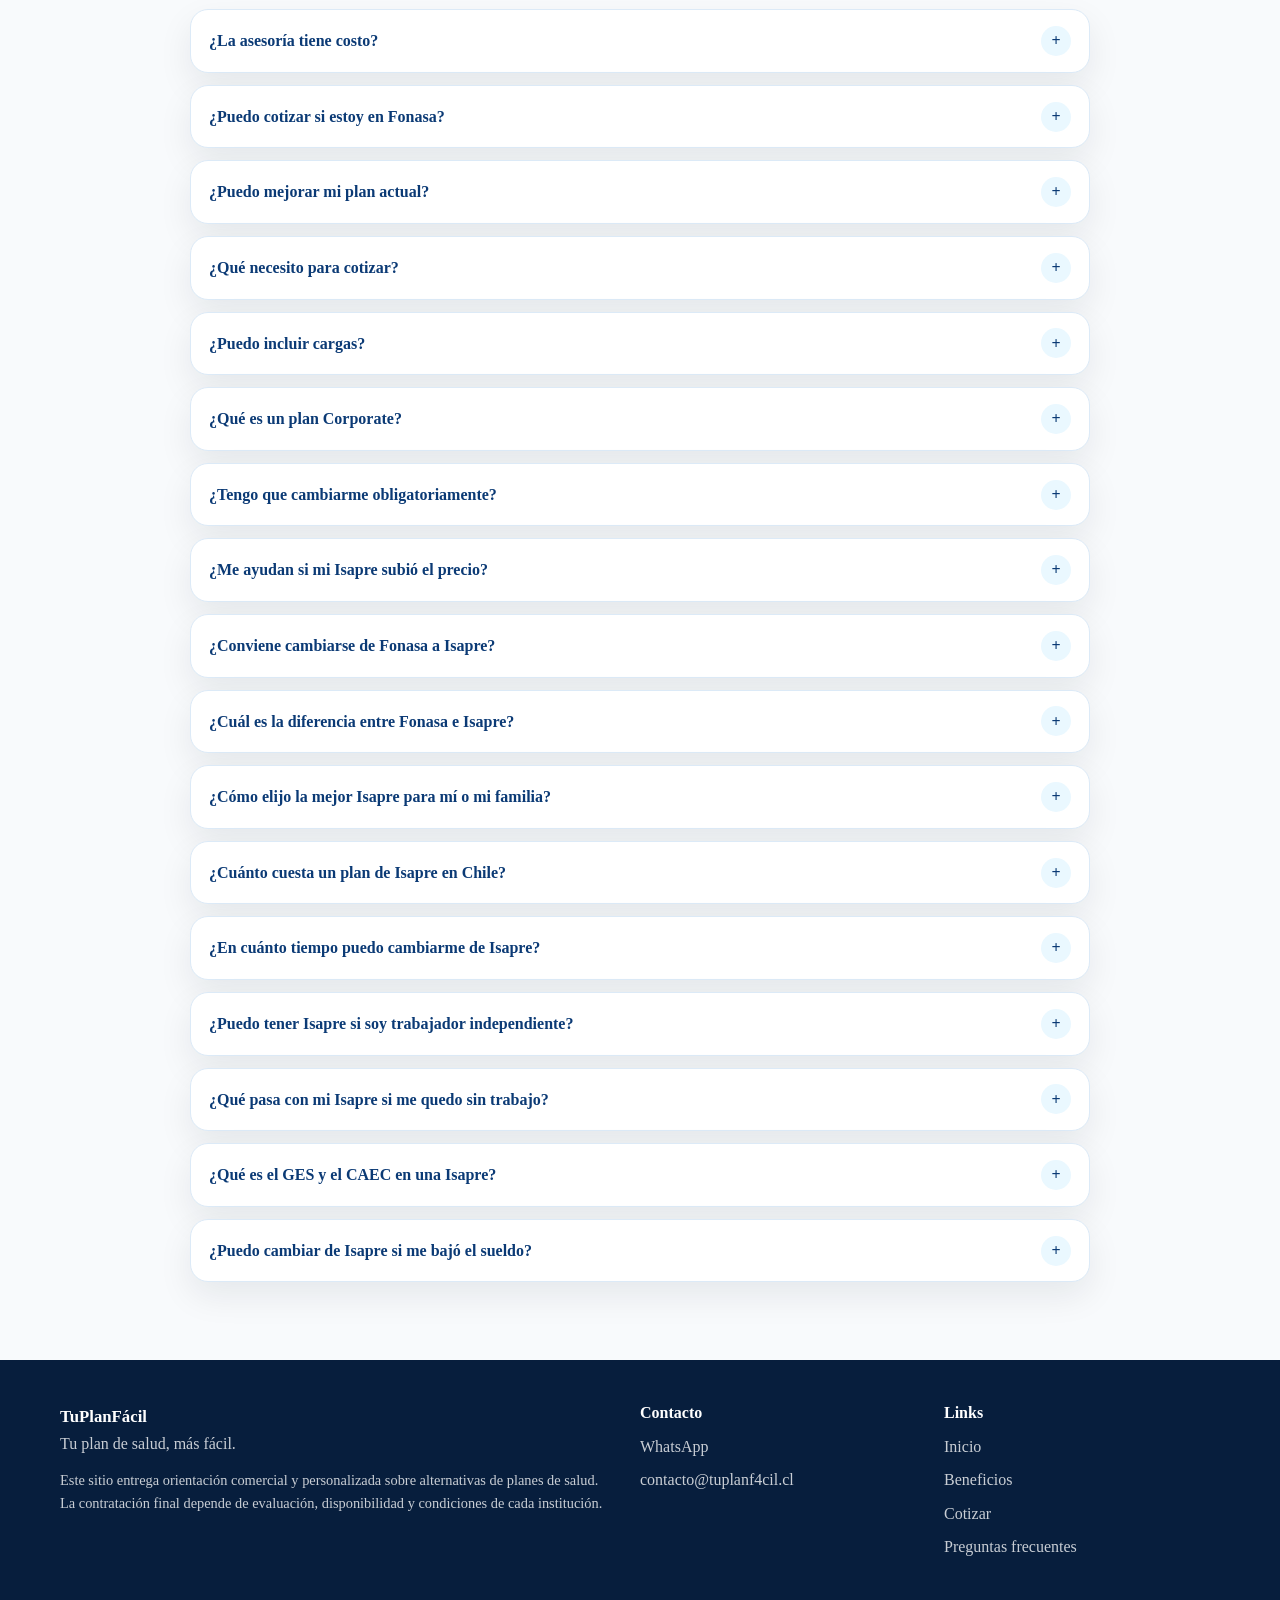
==== commit 8a23a0f8: "Connect landing forms to Supabase" ====
--- a/index.html
+++ b/index.html
@@ -3,7 +3,7 @@
   <head>
     <meta charset="utf-8" />
     <meta name="viewport" content="width=device-width, initial-scale=1" />
-    <meta http-equiv="Content-Security-Policy" content="default-src 'self'; script-src 'self' 'unsafe-inline' https://www.googletagmanager.com https://www.google-analytics.com; style-src 'self' 'unsafe-inline' https://fonts.googleapis.com; font-src 'self' https://fonts.gstatic.com; img-src 'self' data: https:; connect-src 'self' https://script.google.com https://www.google-analytics.com https://analytics.google.com https://region1.analytics.google.com; object-src 'none'; base-uri 'self';" />
+    <meta http-equiv="Content-Security-Policy" content="default-src 'self'; script-src 'self' 'unsafe-inline' https://www.googletagmanager.com https://www.google-analytics.com; style-src 'self' 'unsafe-inline' https://fonts.googleapis.com; font-src 'self' https://fonts.gstatic.com; img-src 'self' data: https:; connect-src 'self' https://krxlcsnvullrubryponq.supabase.co https://www.google-analytics.com https://analytics.google.com https://region1.analytics.google.com; object-src 'none'; base-uri 'self';" />
     <title>TuPlanFácil | Cotiza y mejora tu plan de salud en Chile</title>
     <meta
       name="description"
@@ -858,6 +858,6 @@
       WhatsApp
     </a>
 
-    <script src="script.js?v=20260522-reviews"></script>
+    <script src="script.js?v=20260522-supabase"></script>
   </body>
 </html>
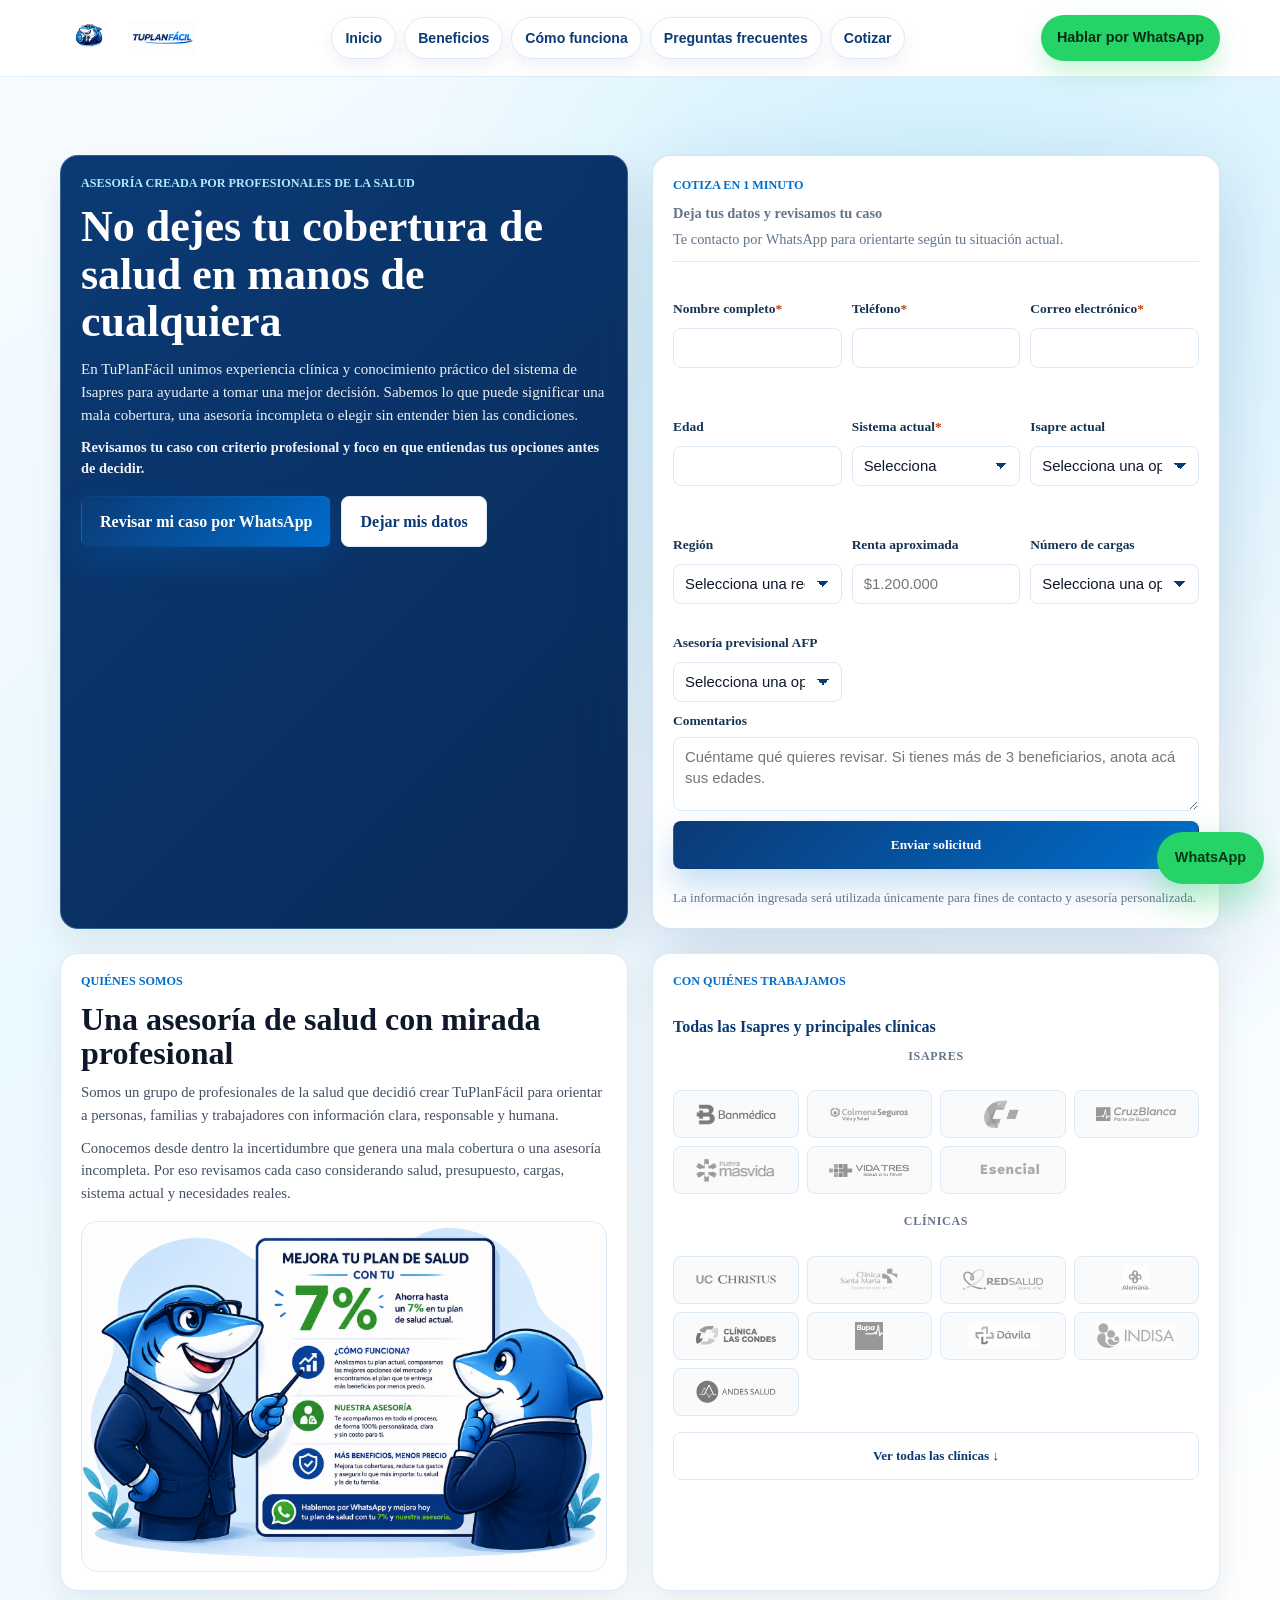
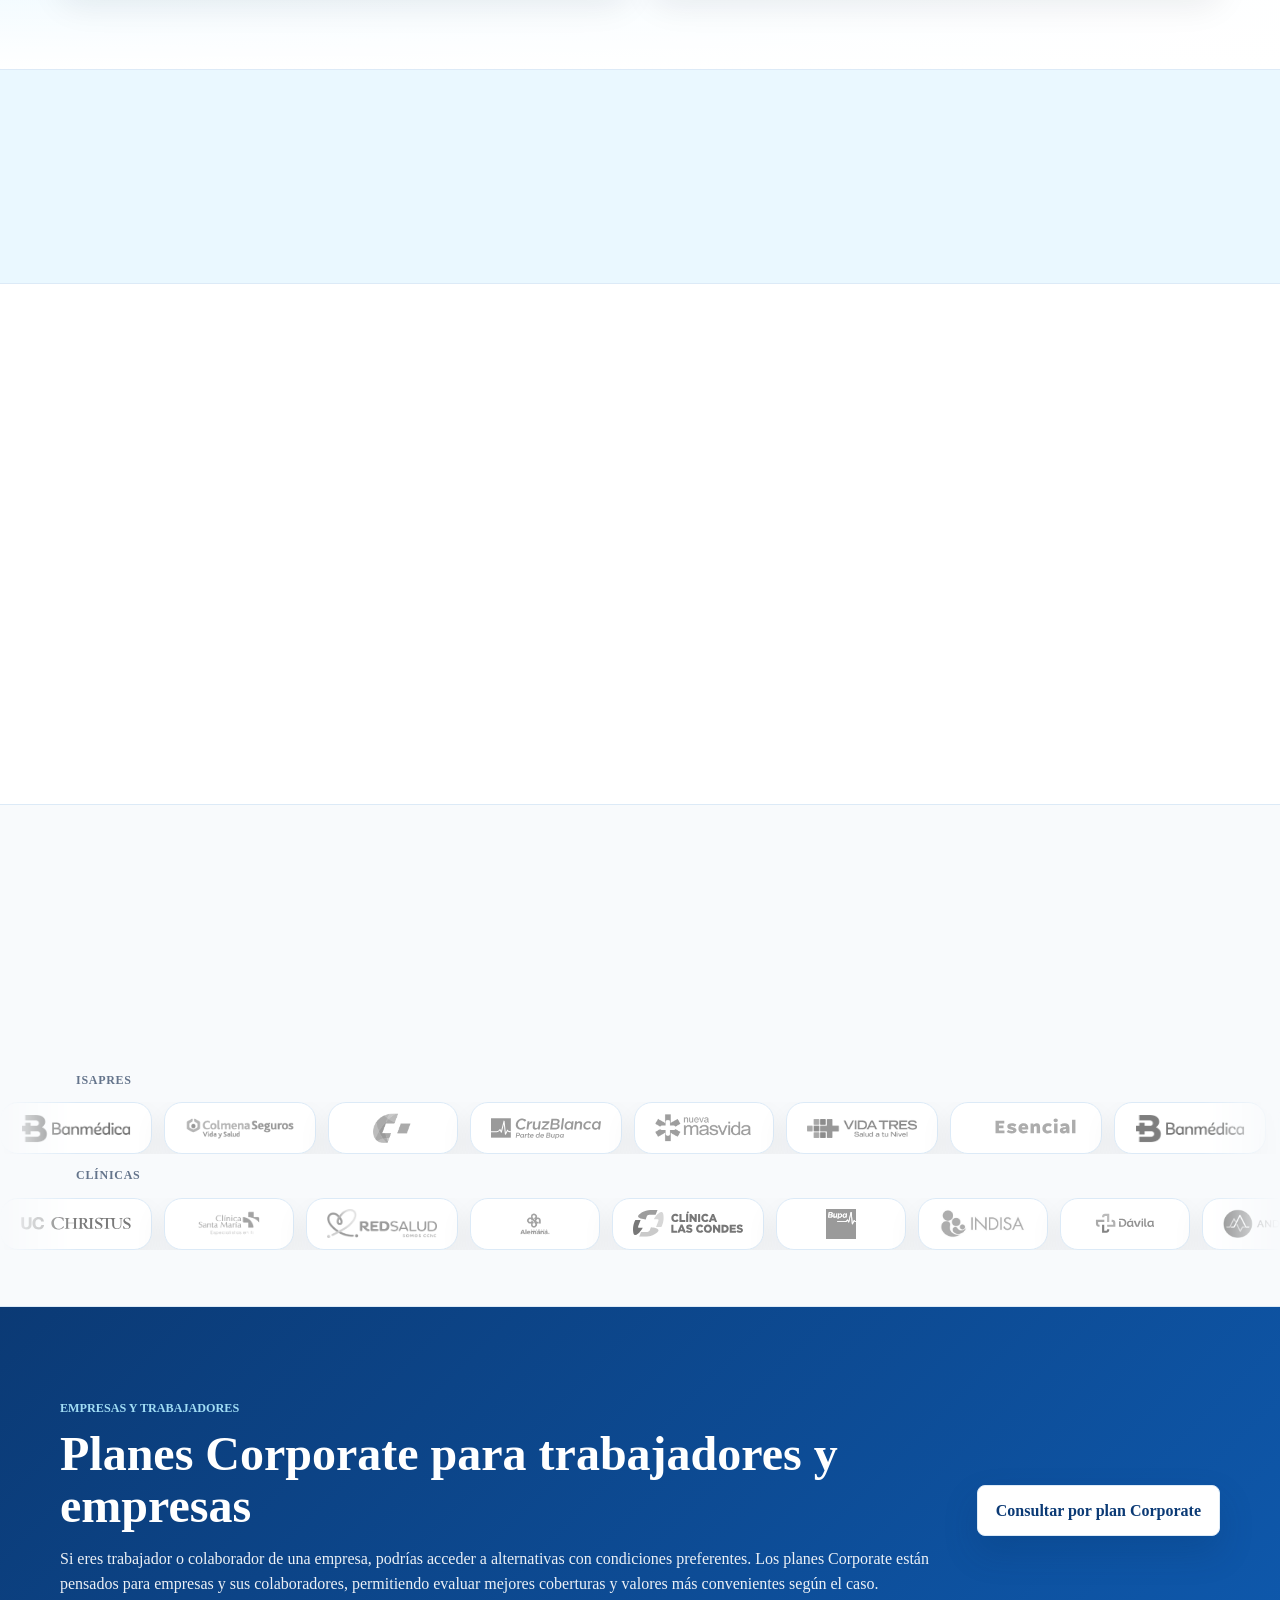
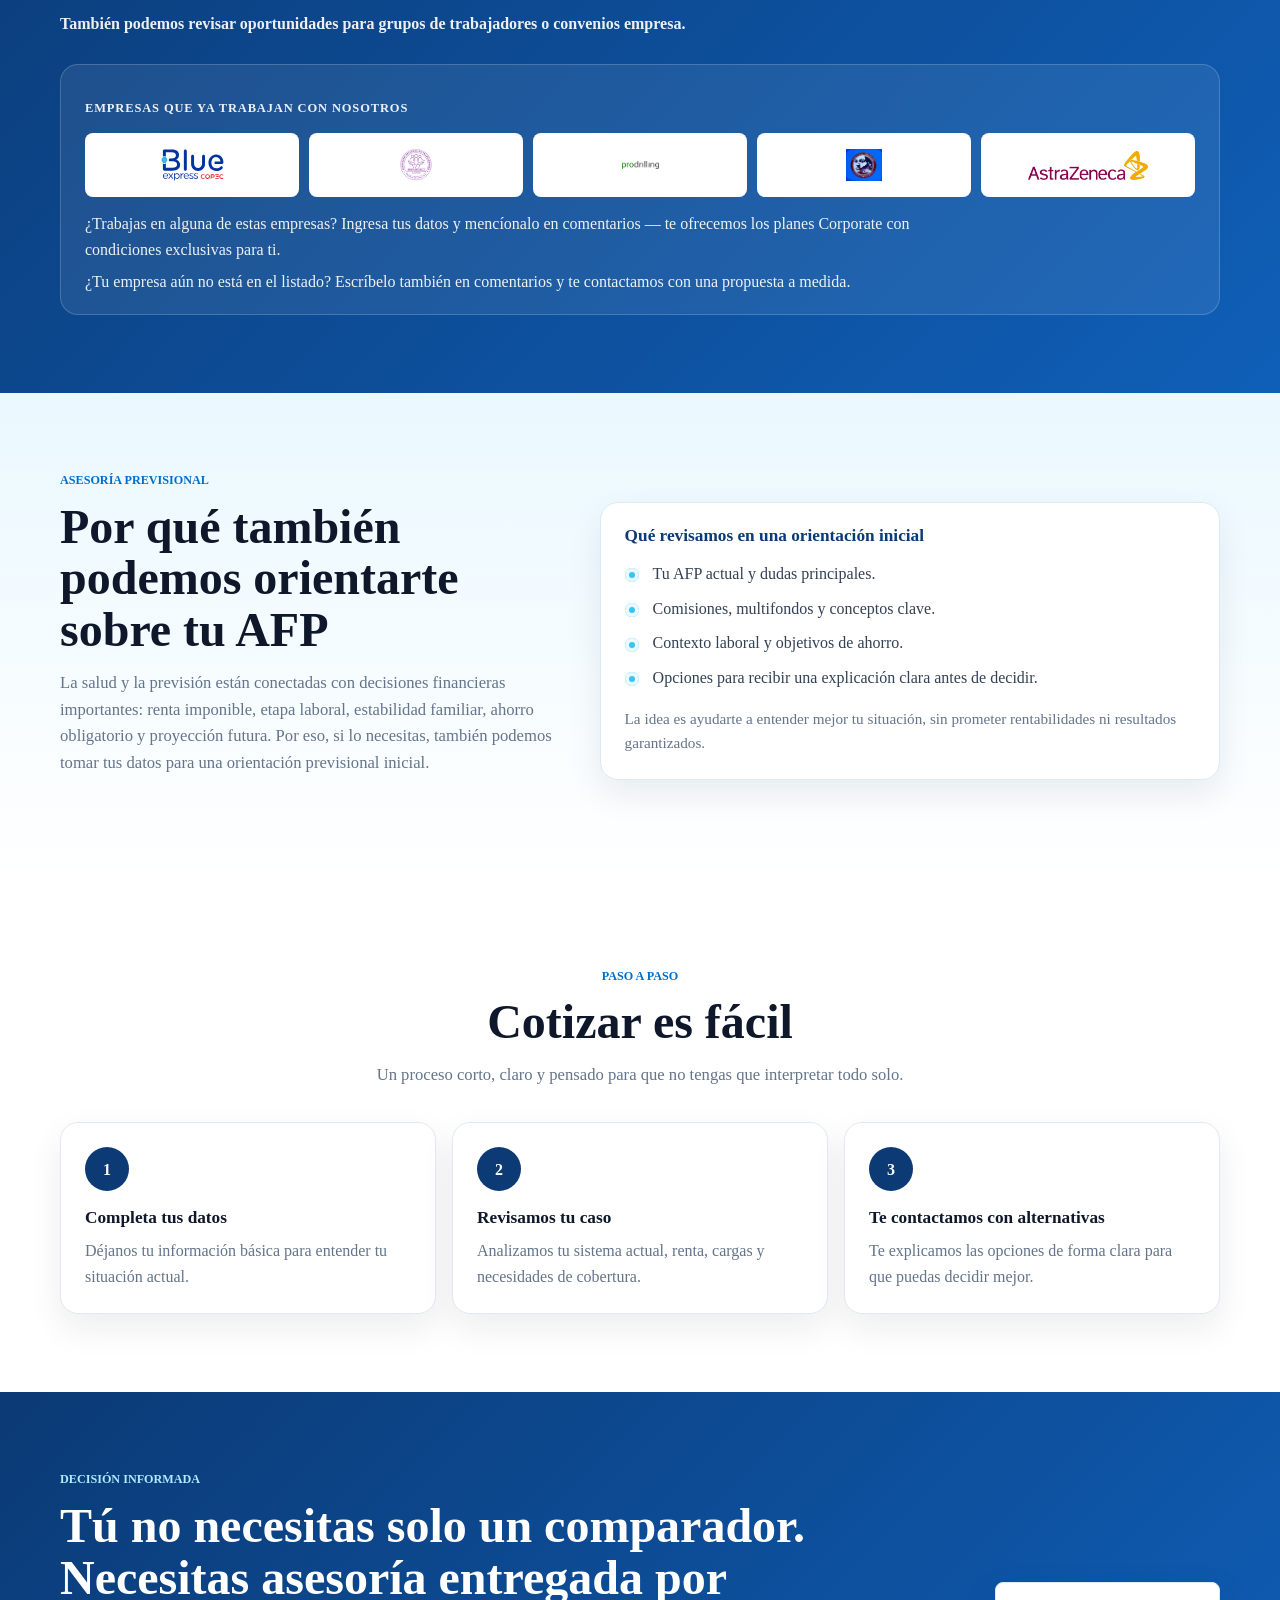
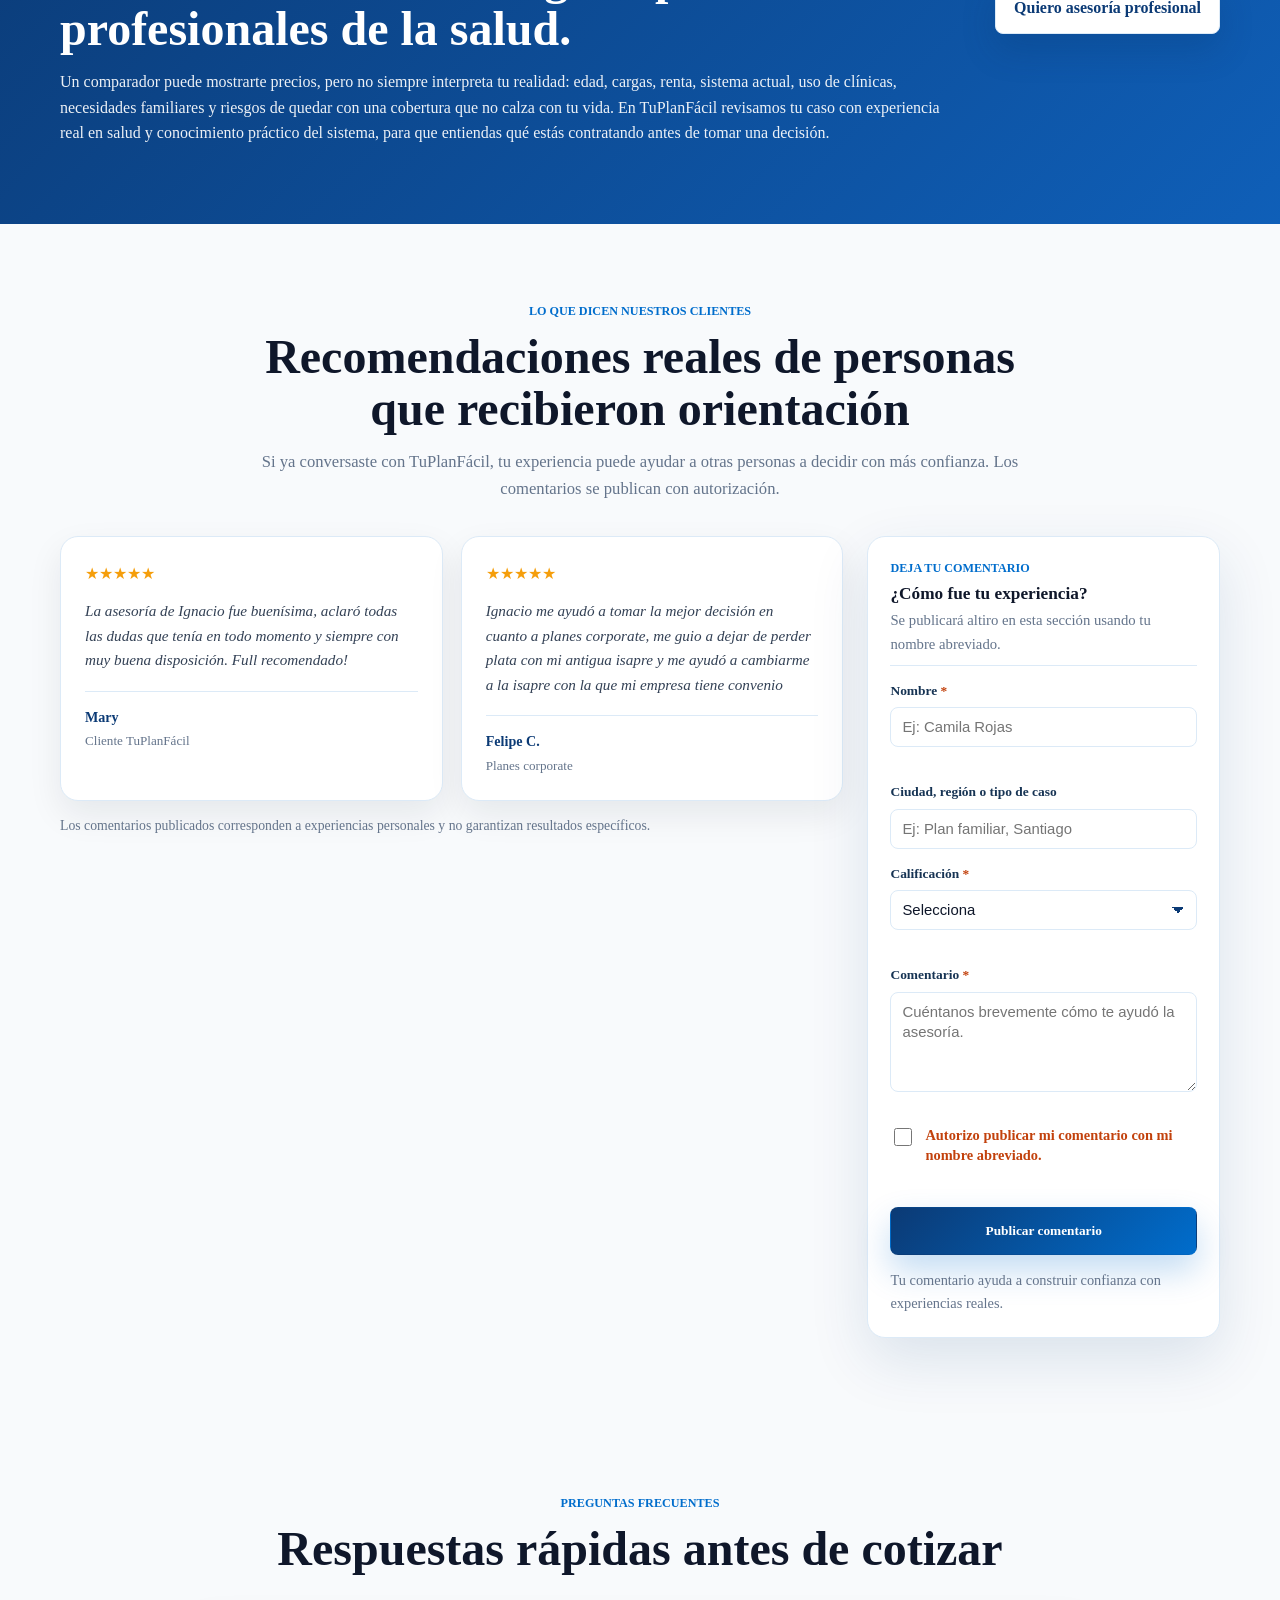
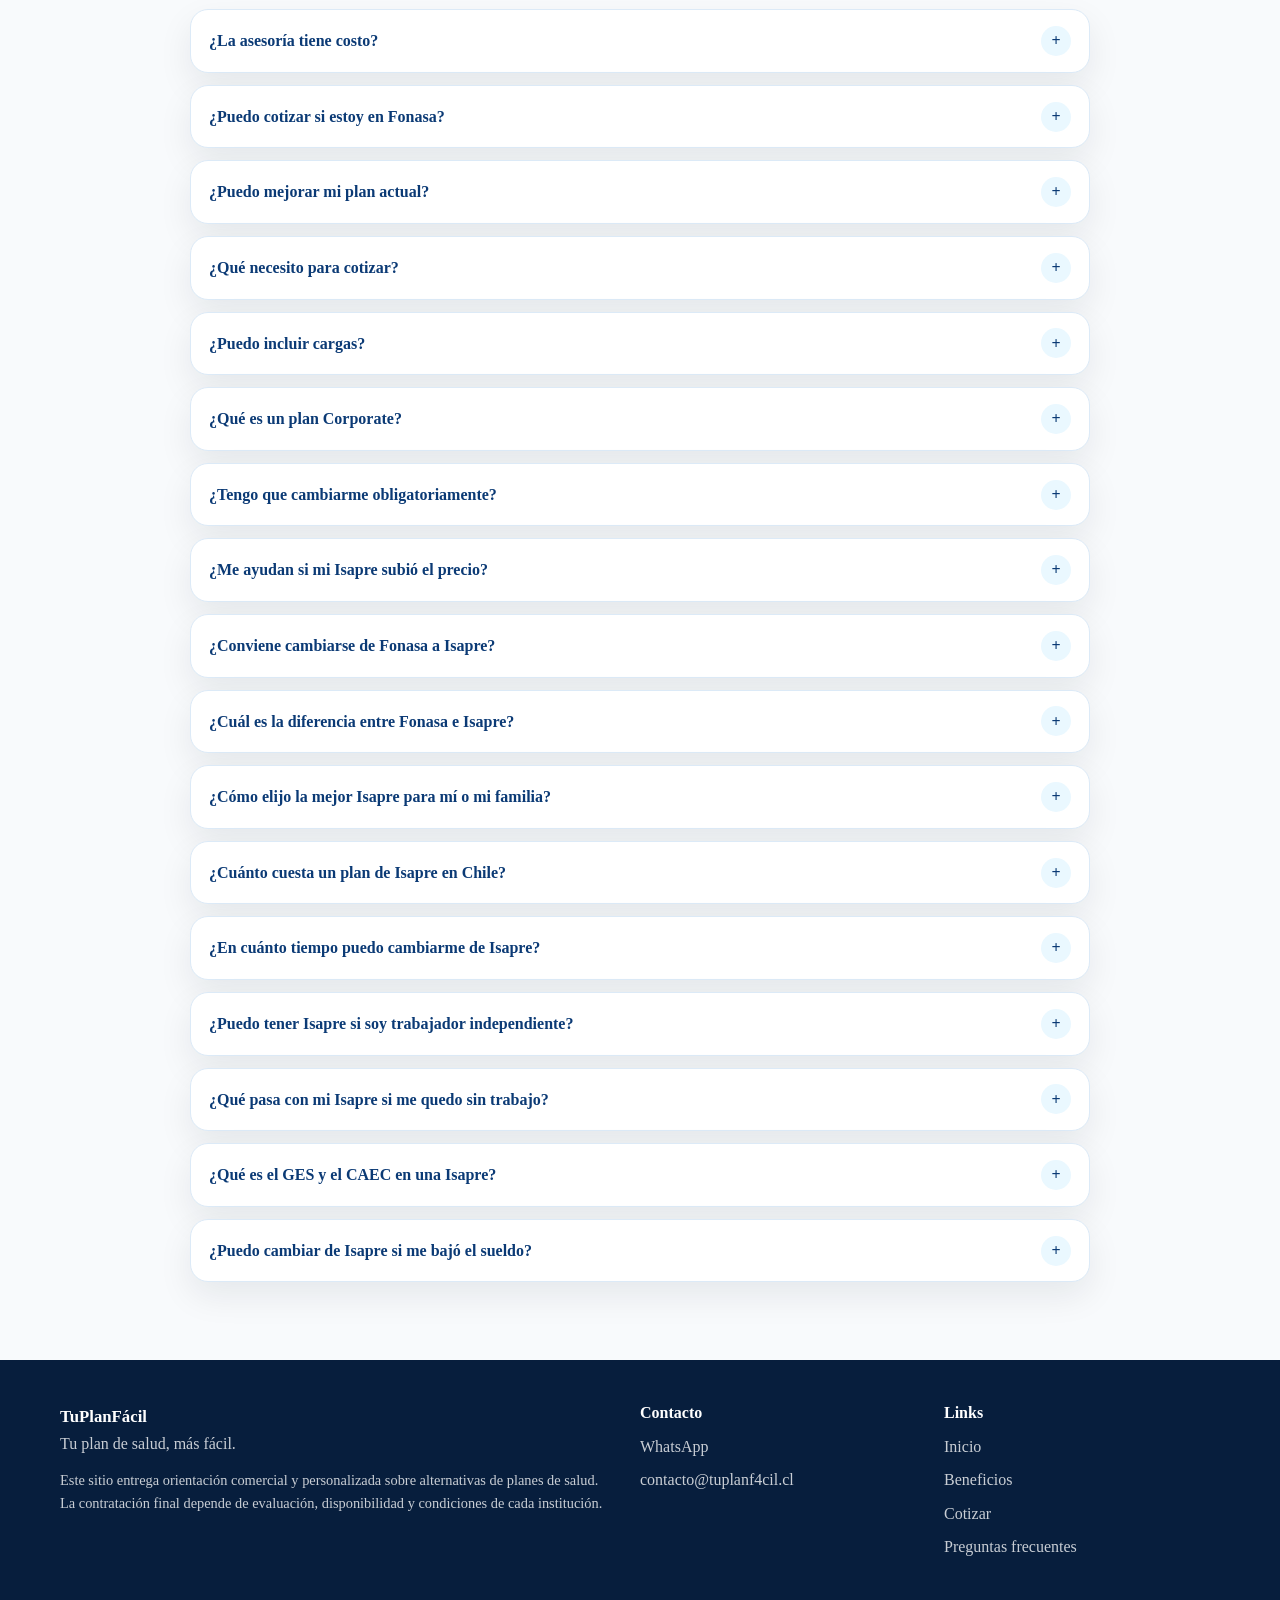
==== commit ed64286f: "Add Meta domain verification tag" ====
--- a/index.html
+++ b/index.html
@@ -11,6 +11,7 @@
     />
     <meta name="keywords" content="cotizar isapre, plan de salud Chile, asesoría isapre, cambio de isapre, comparar planes de salud, mejorar plan isapre, cotizar plan salud, isapre Chile, planes corporate empresas Chile, asesoría salud Chile" />
     <meta name="theme-color" content="#0B3A75" />
+    <meta name="facebook-domain-verification" content="0d2nyk625za5md1fkr72oh6d2c7vpn" />
     <link rel="canonical" href="https://tuplanf4cil.cl/" />
 
     <meta property="og:title" content="TuPlanFácil | Cotiza y mejora tu plan de salud en Chile" />
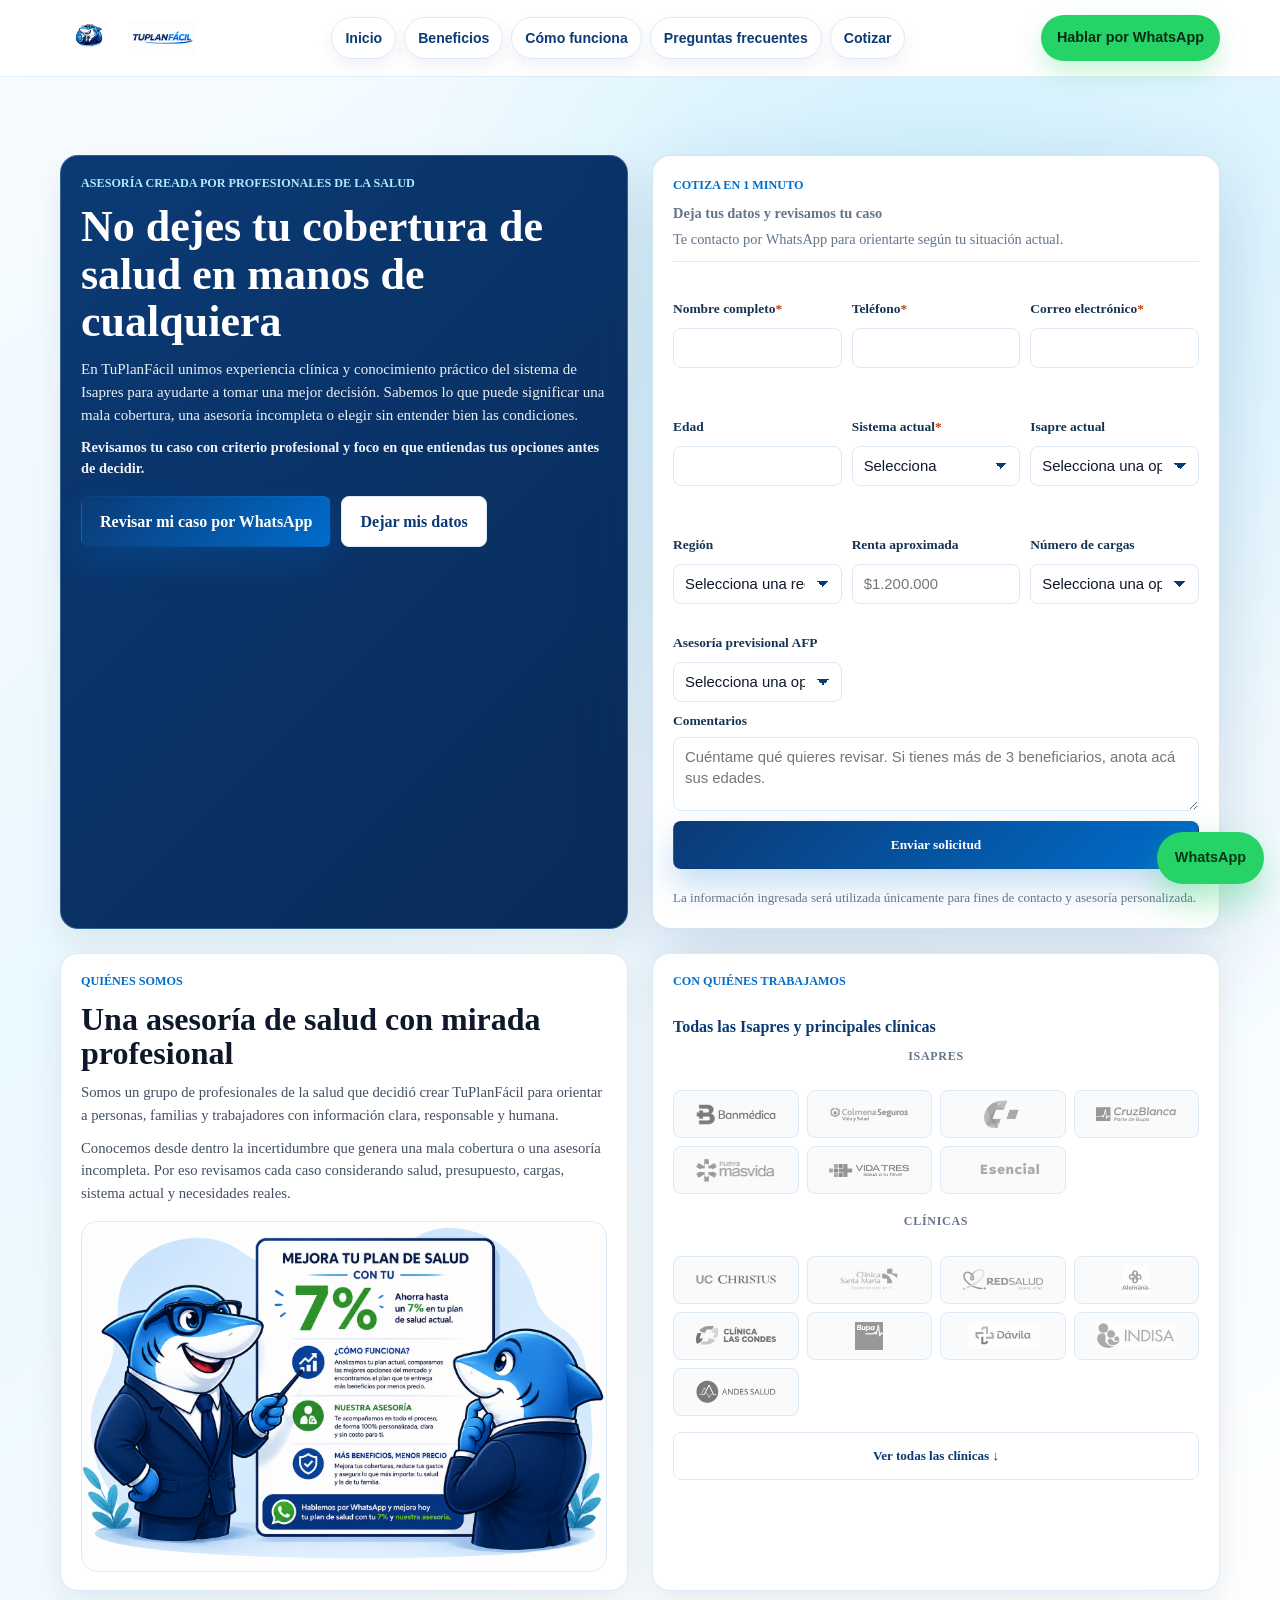
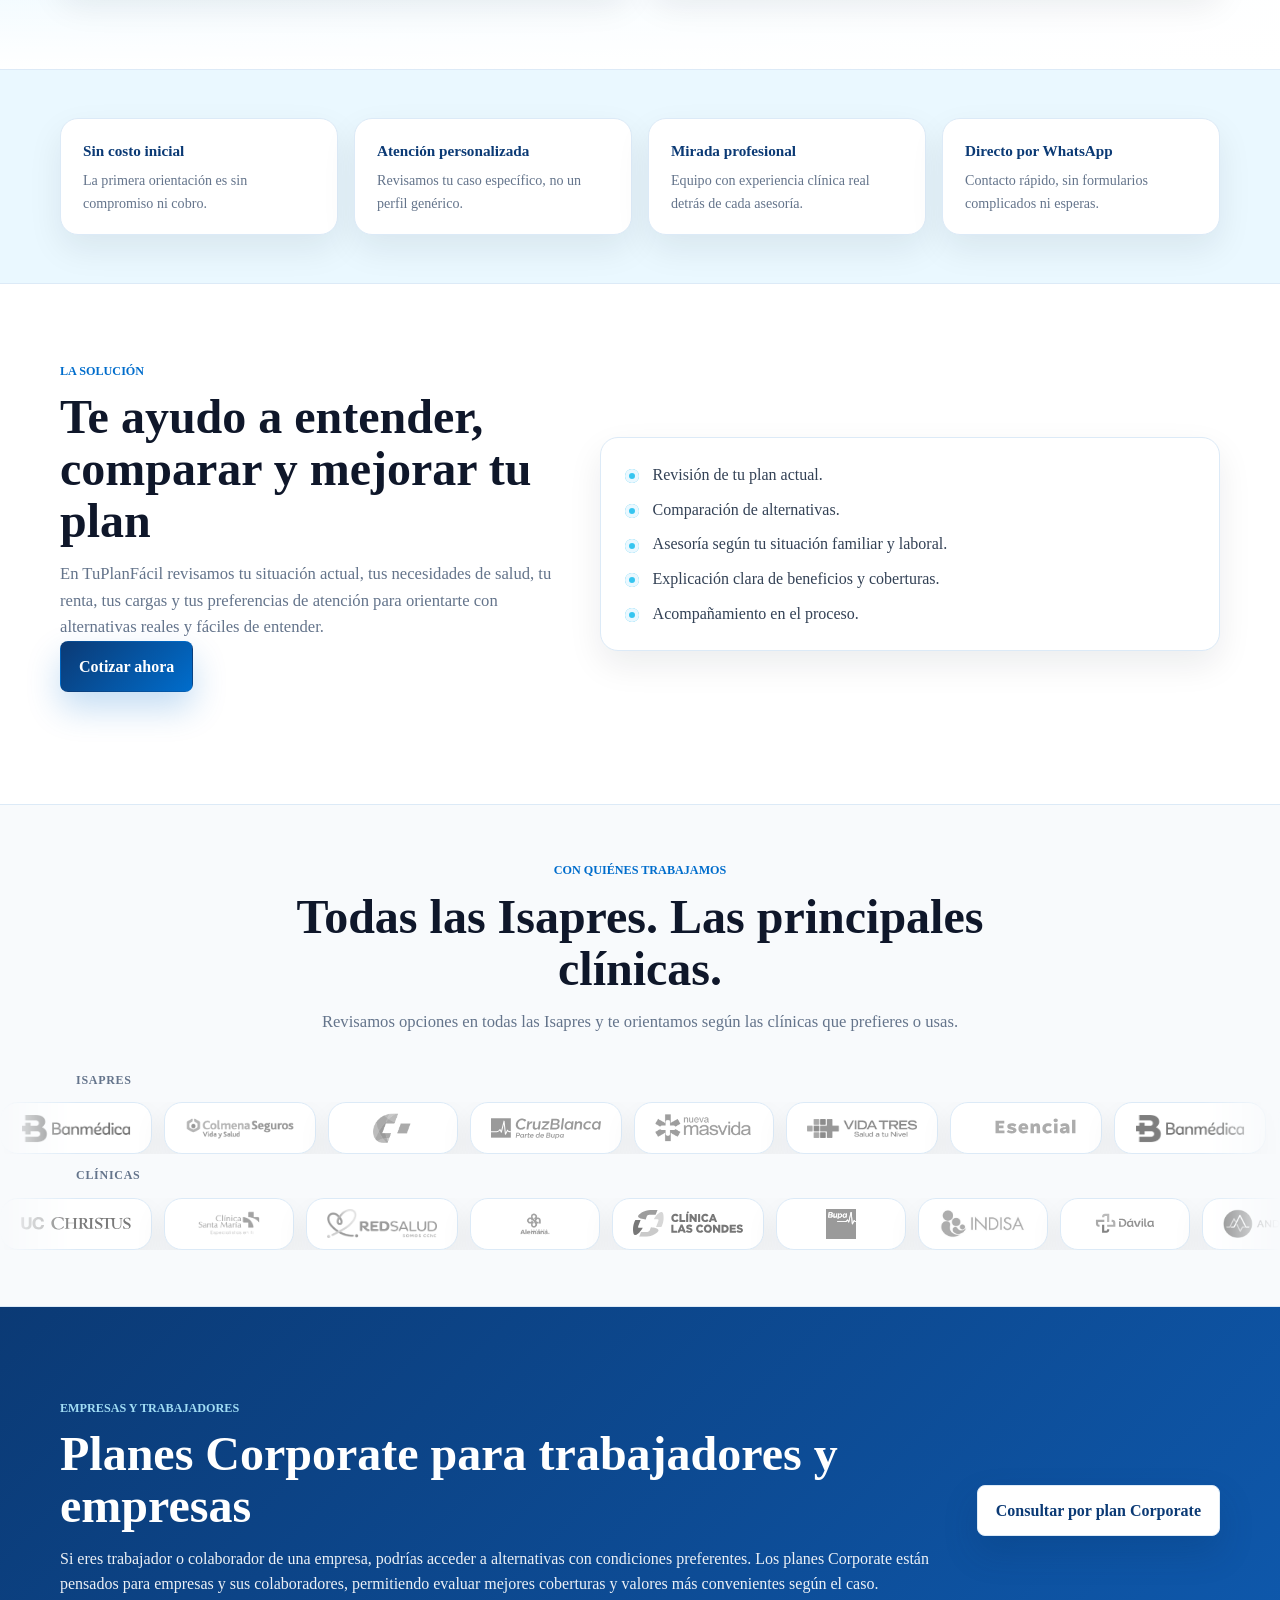
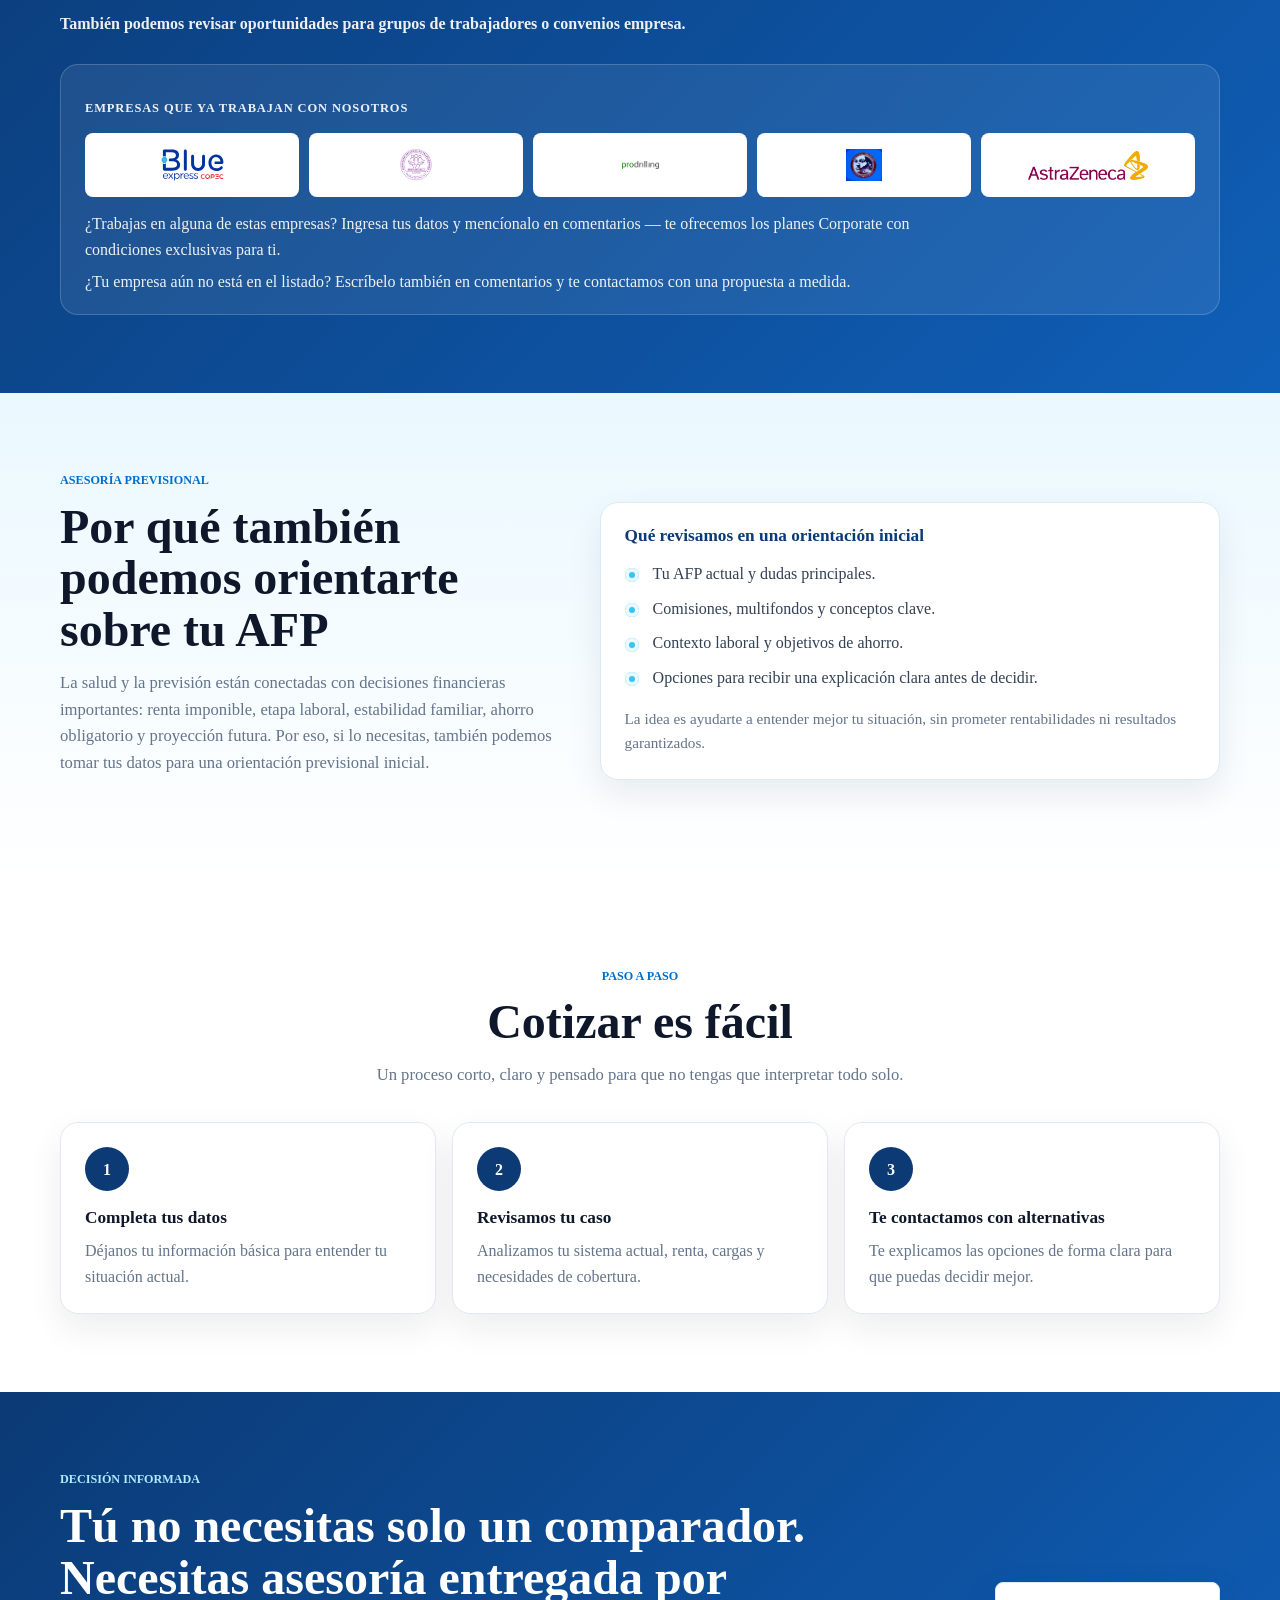
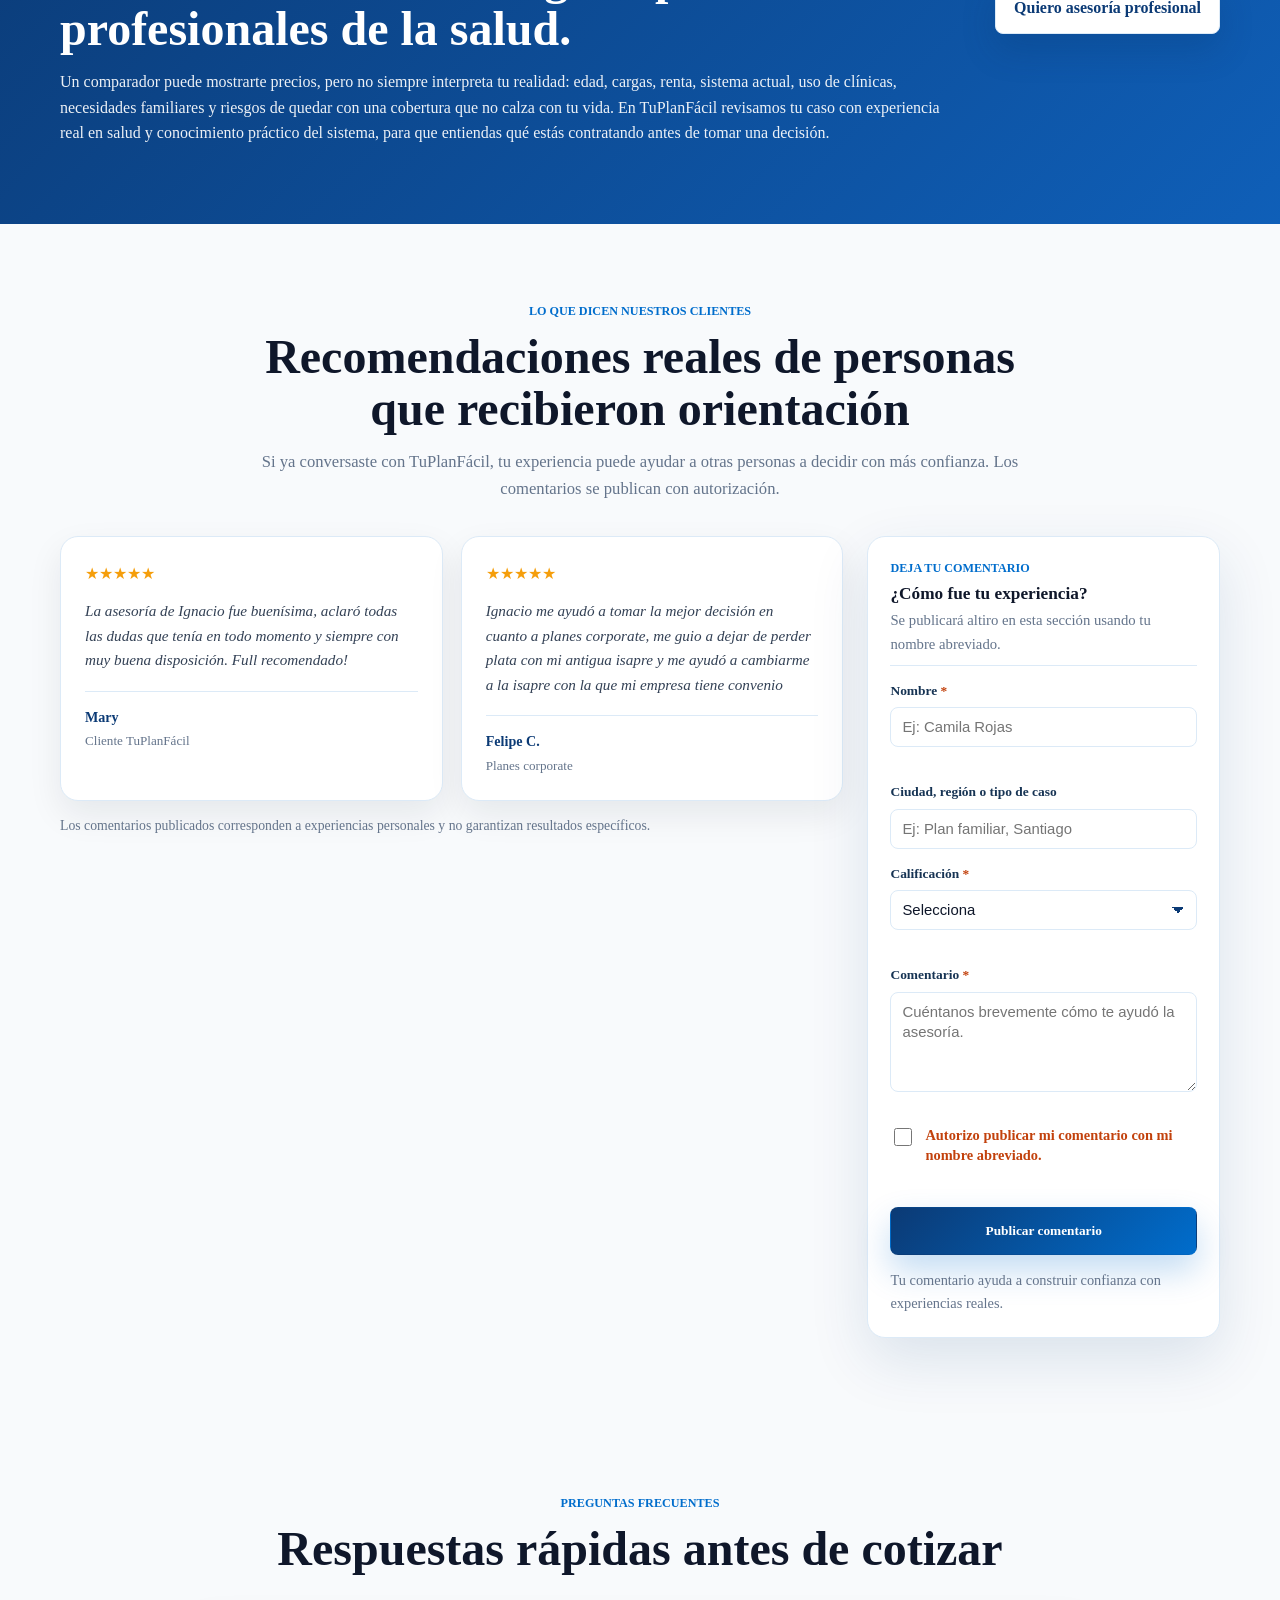
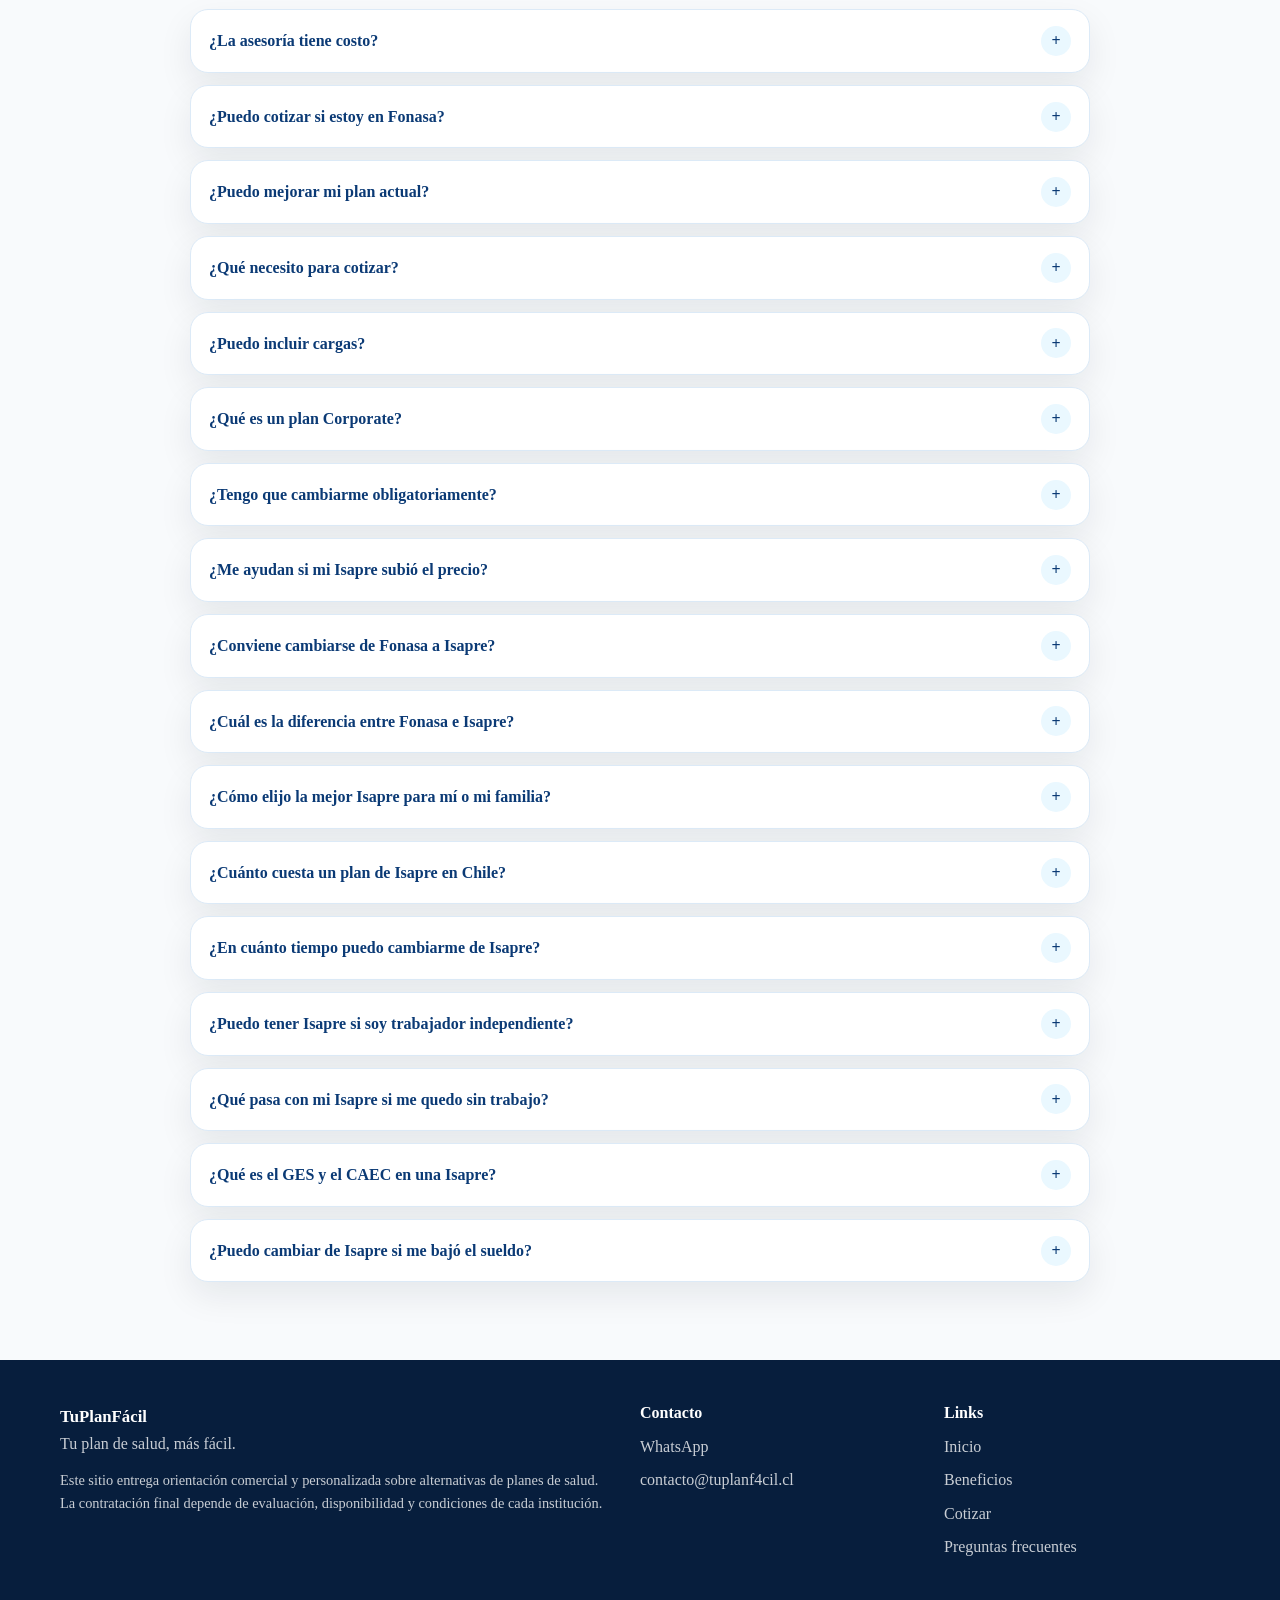
==== commit a4af4abd: "Fix: restaurar flujo original del form + redirect a gracias con delay seguro - Restaura mensaje de é" ====
--- a/index.html
+++ b/index.html
@@ -859,6 +859,6 @@
       WhatsApp
     </a>
 
-    <script src="script.js?v=20260522-supabase"></script>
+    <script src="script.js?v=20260531-thanks-ga4"></script>
   </body>
 </html>
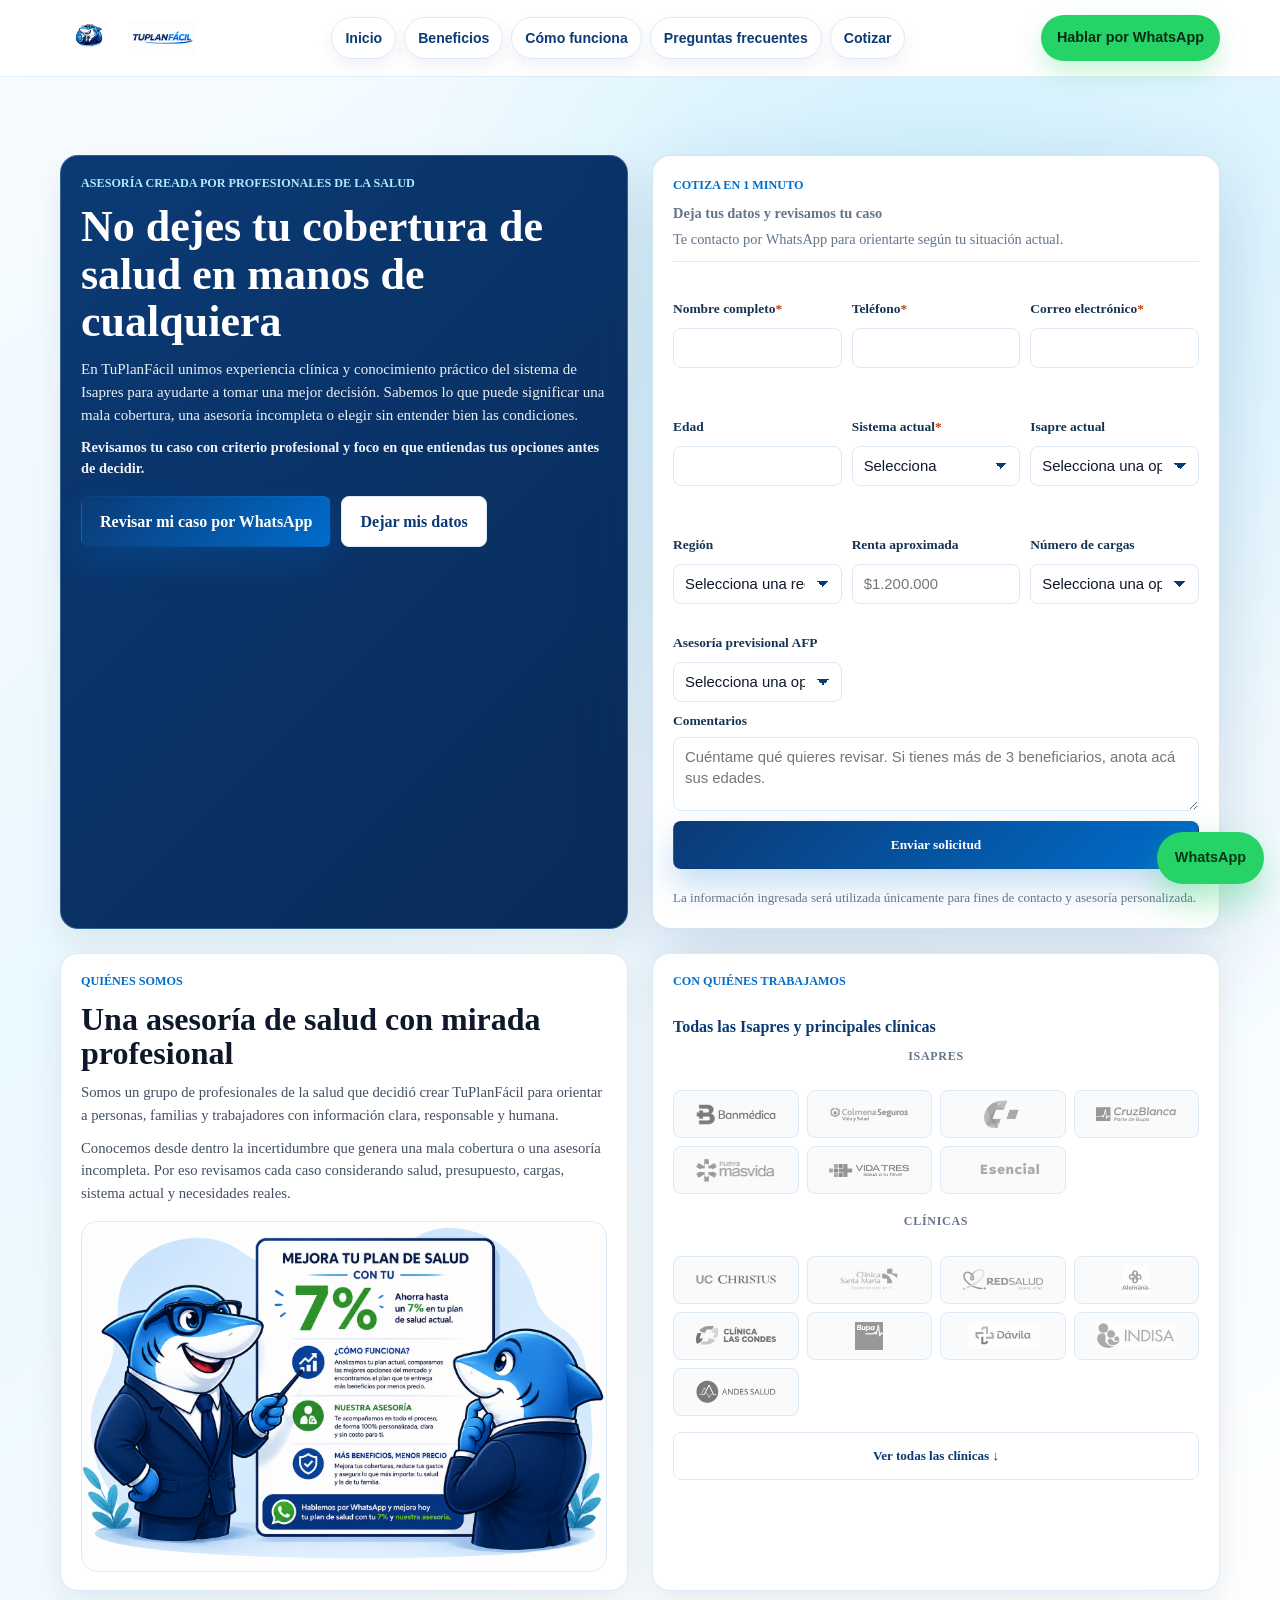
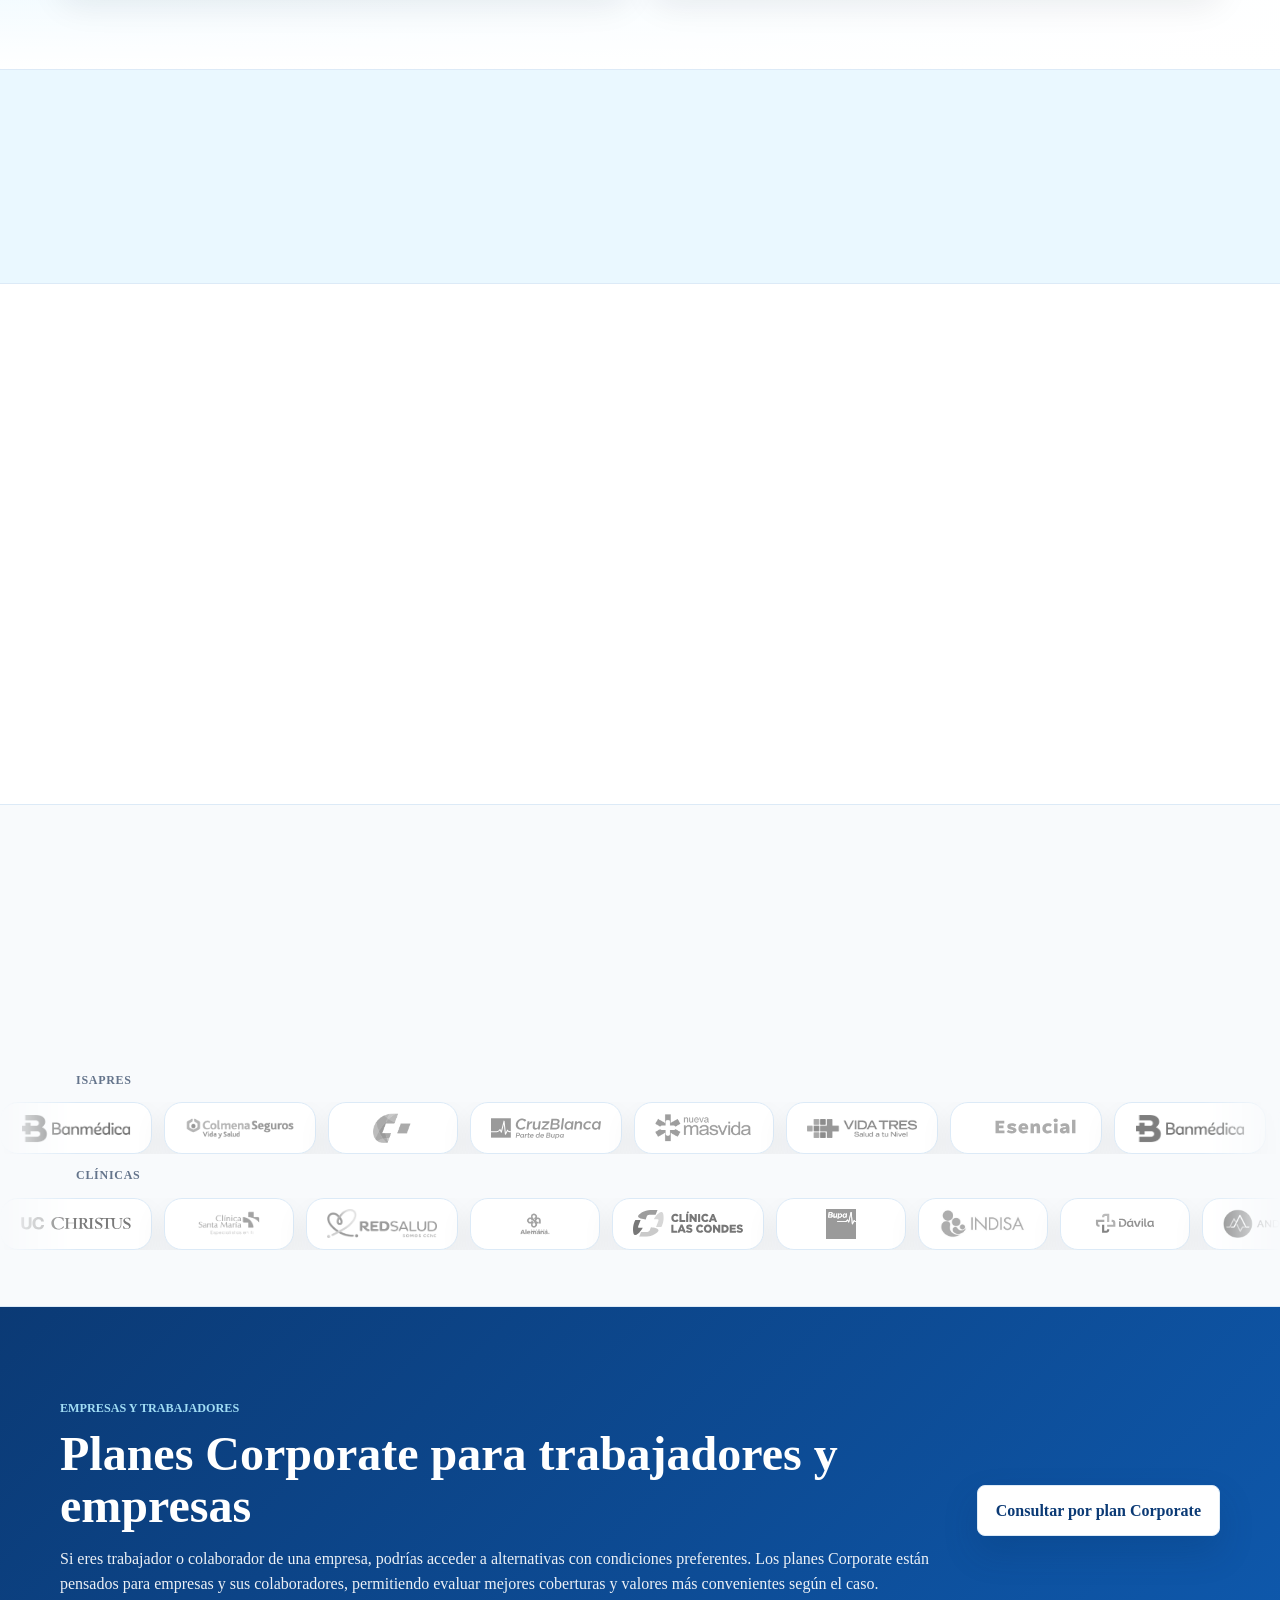
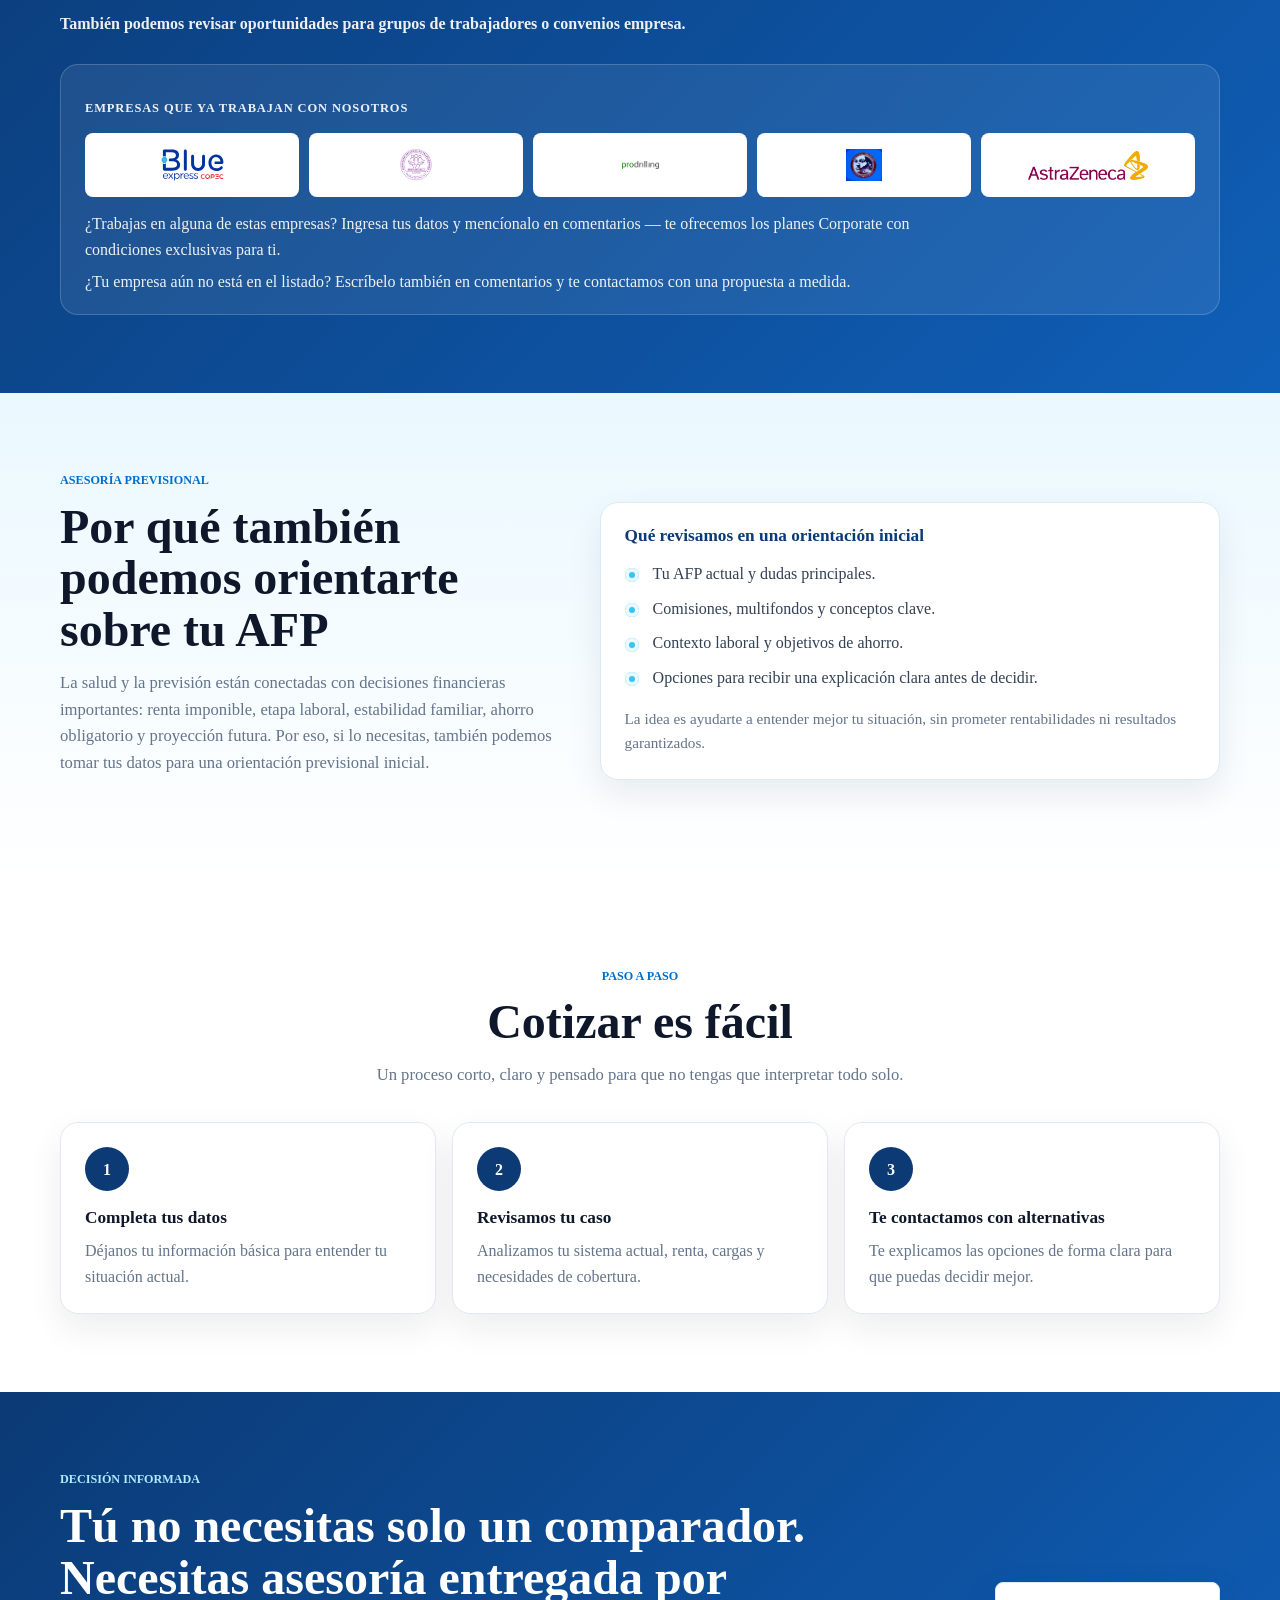
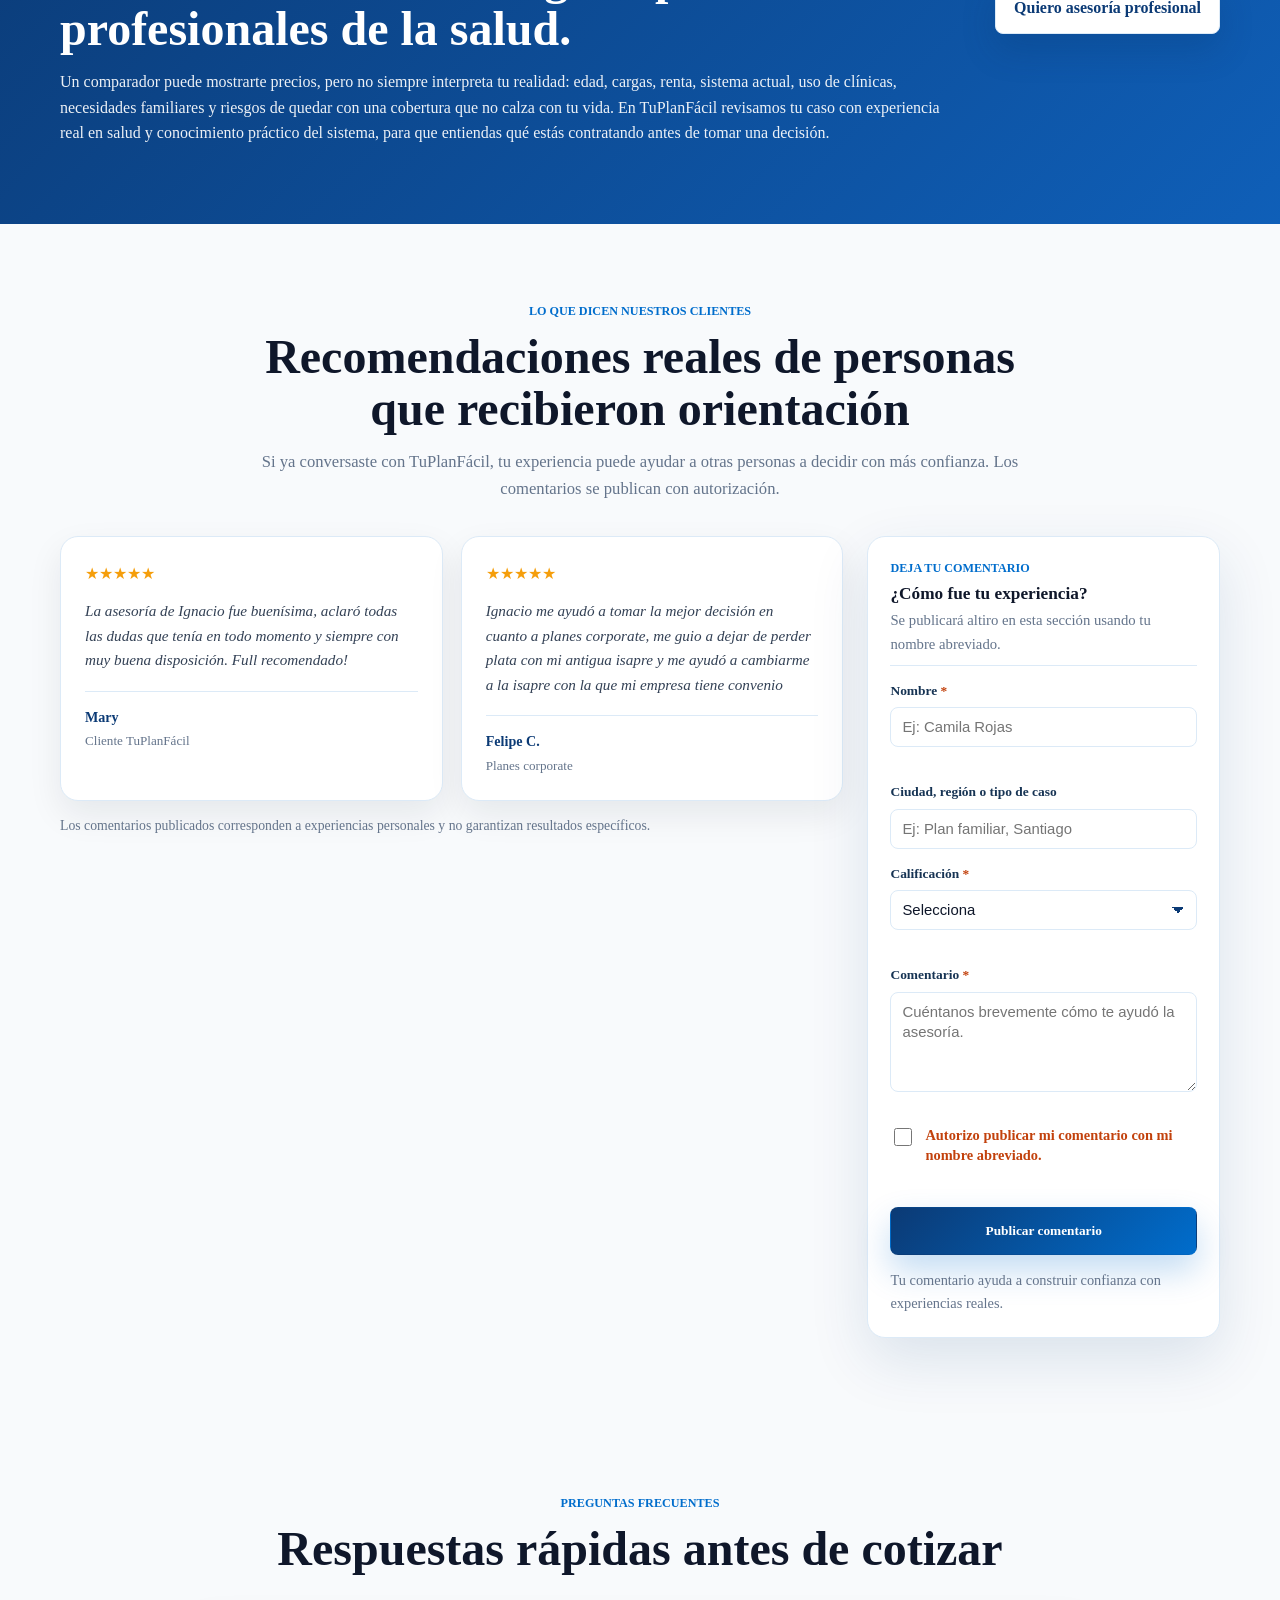
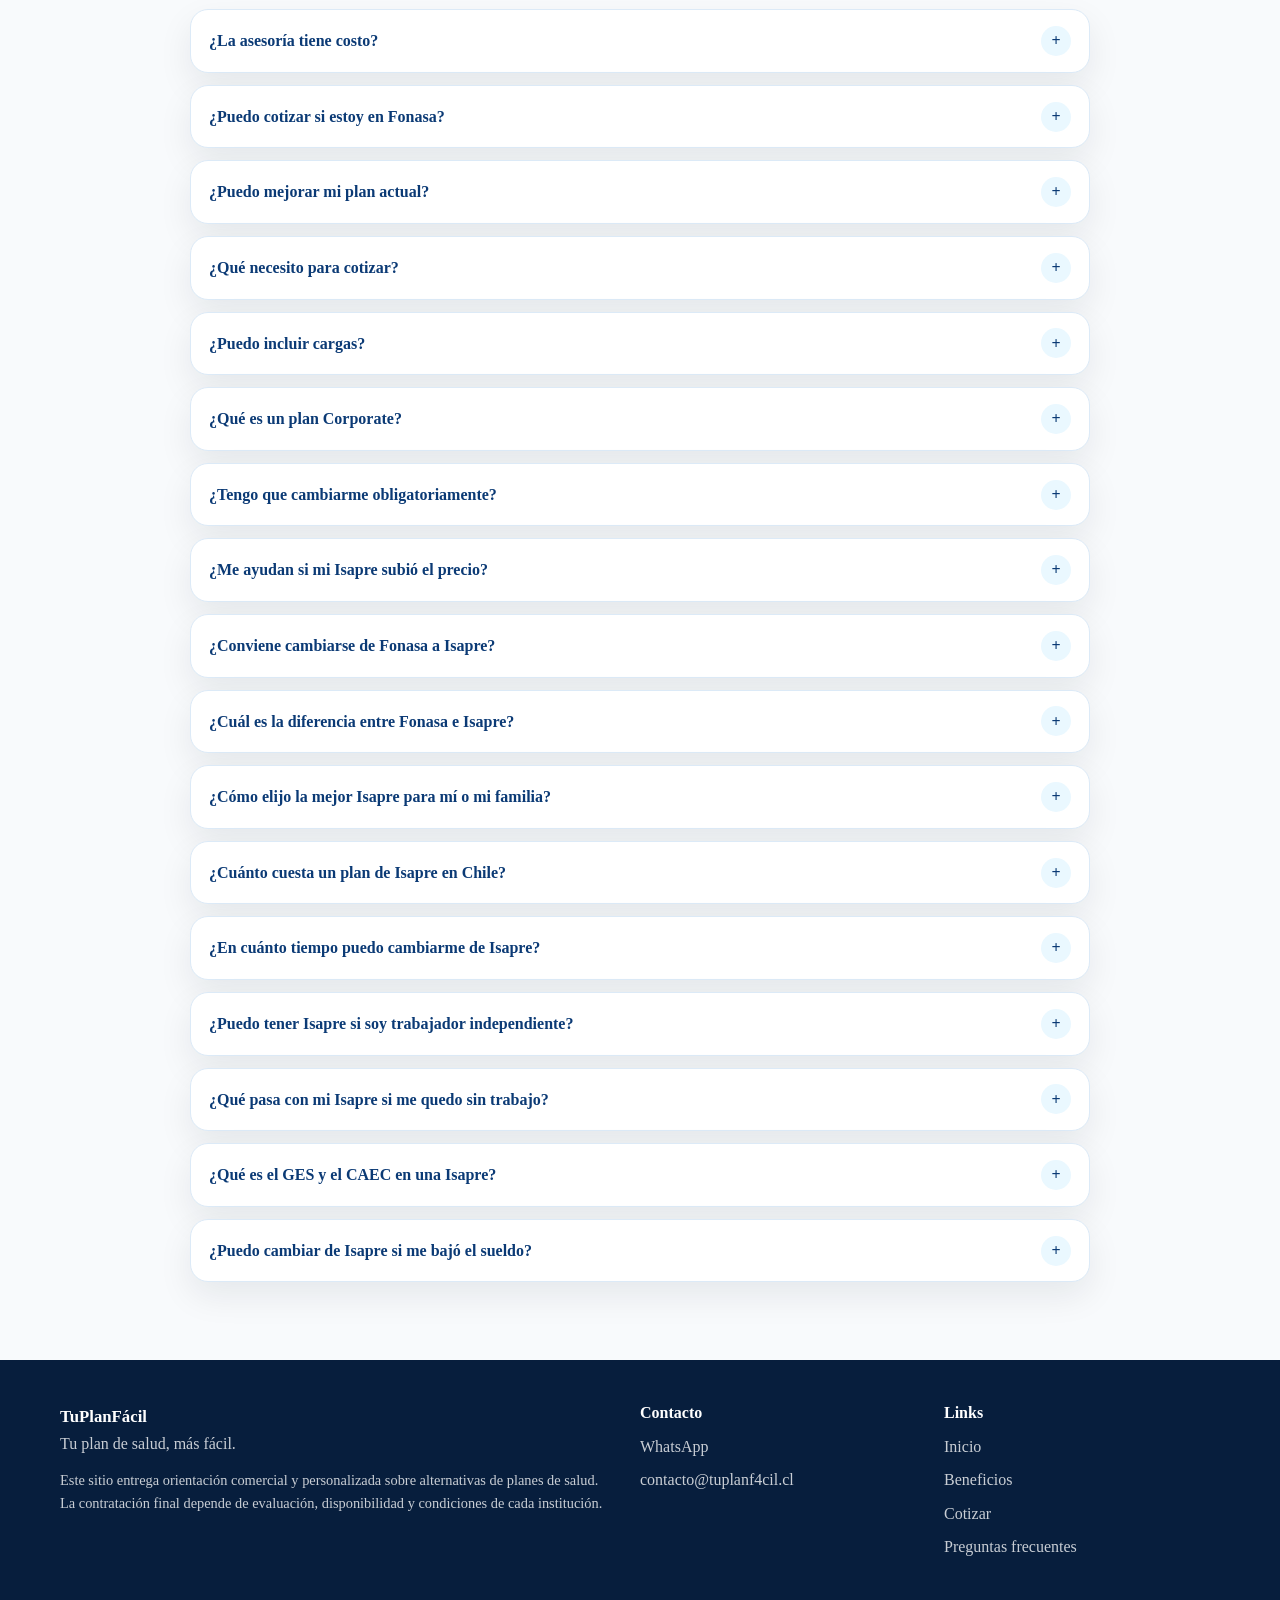
==== commit 6b0a6dde: "Fix GA4 lead event duplicate" ====
--- a/index.html
+++ b/index.html
@@ -859,6 +859,6 @@
       WhatsApp
     </a>
 
-    <script src="script.js?v=20260531-thanks-ga4"></script>
+    <script src="script.js?v=20260602-single-ga4-lead"></script>
   </body>
 </html>
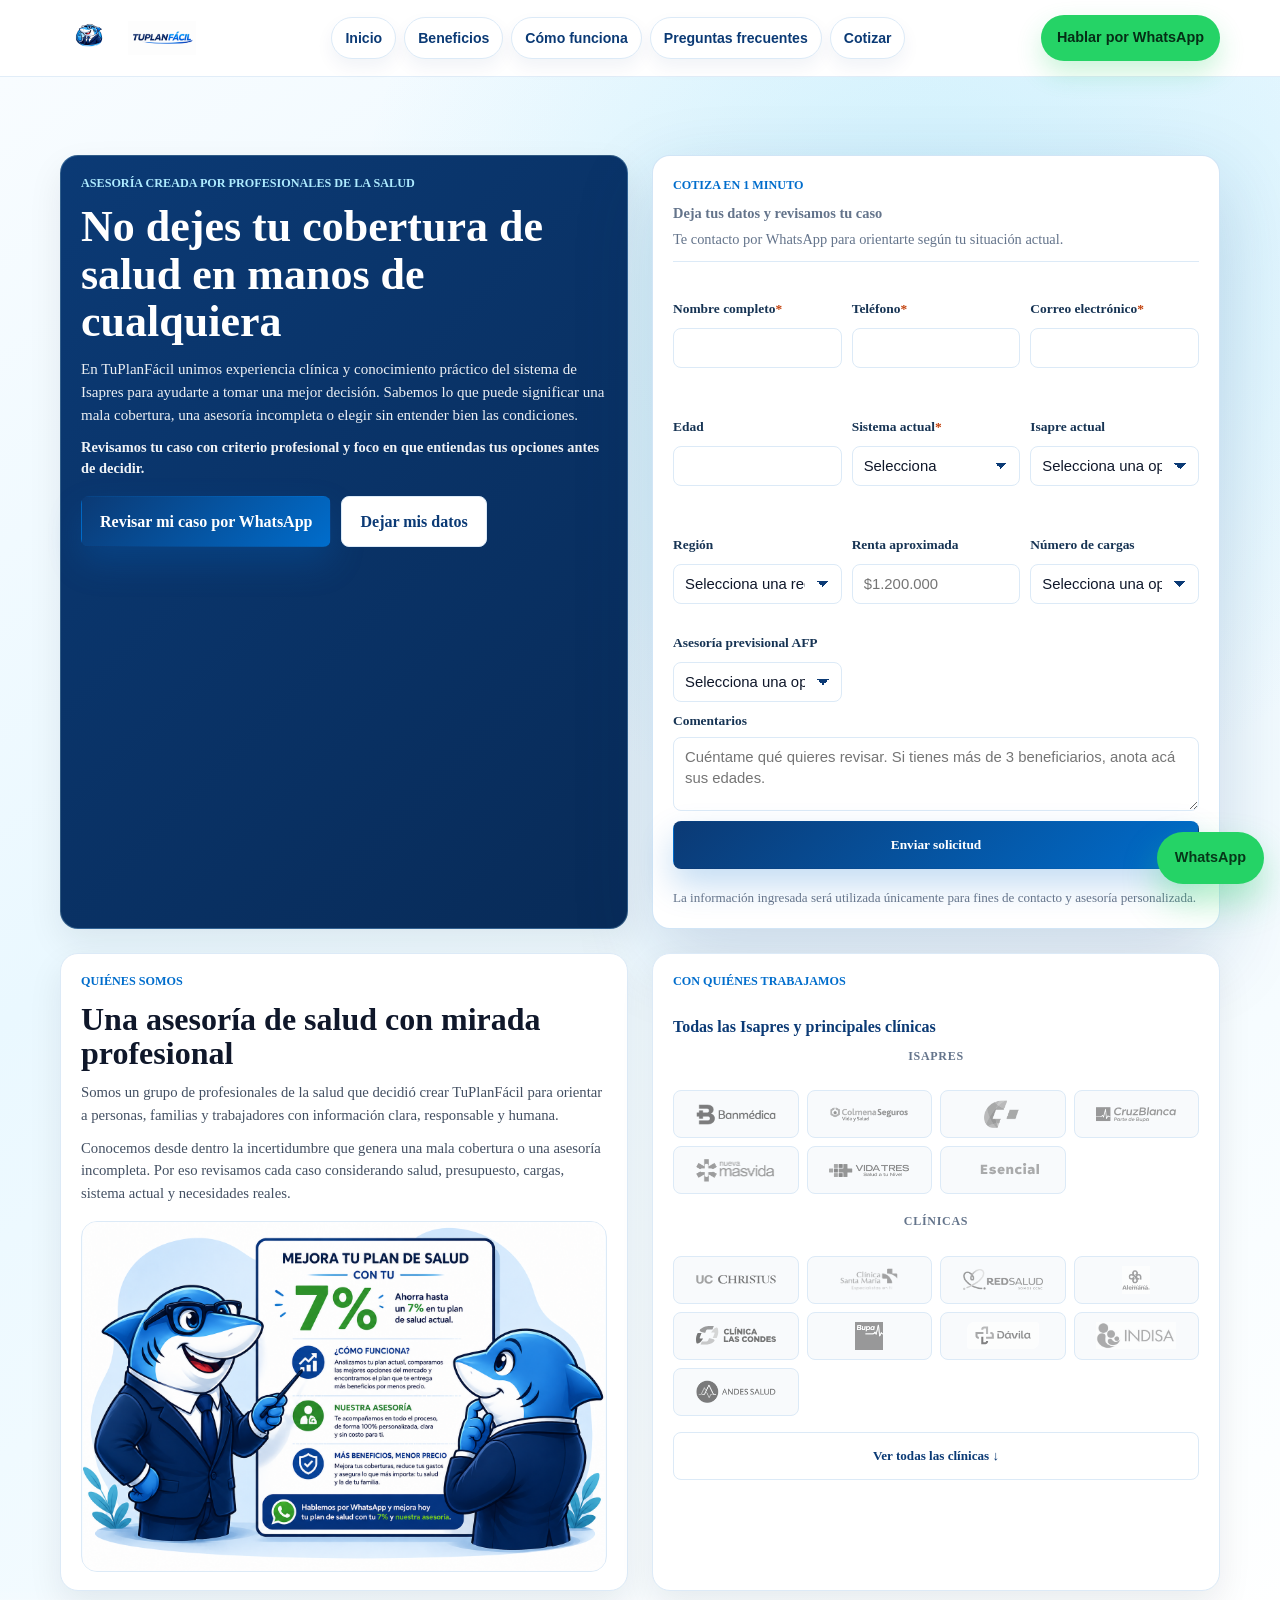
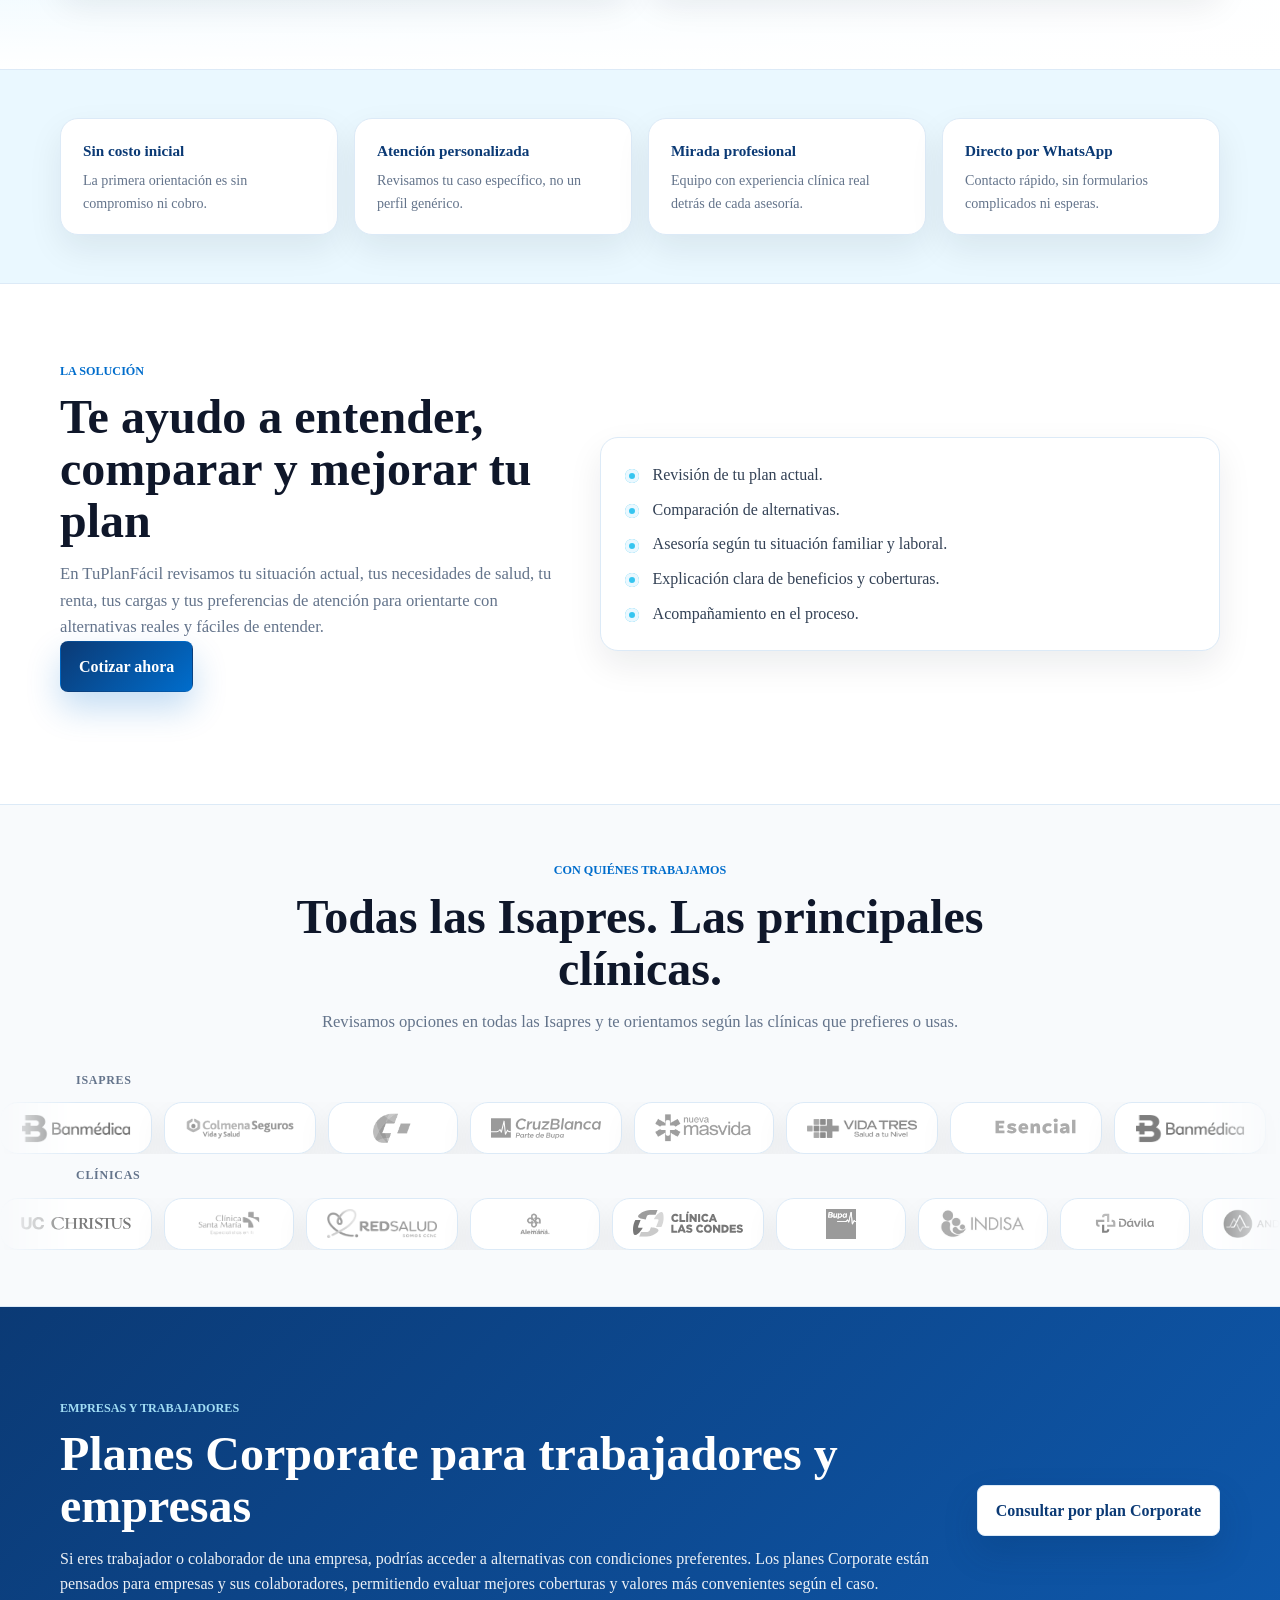
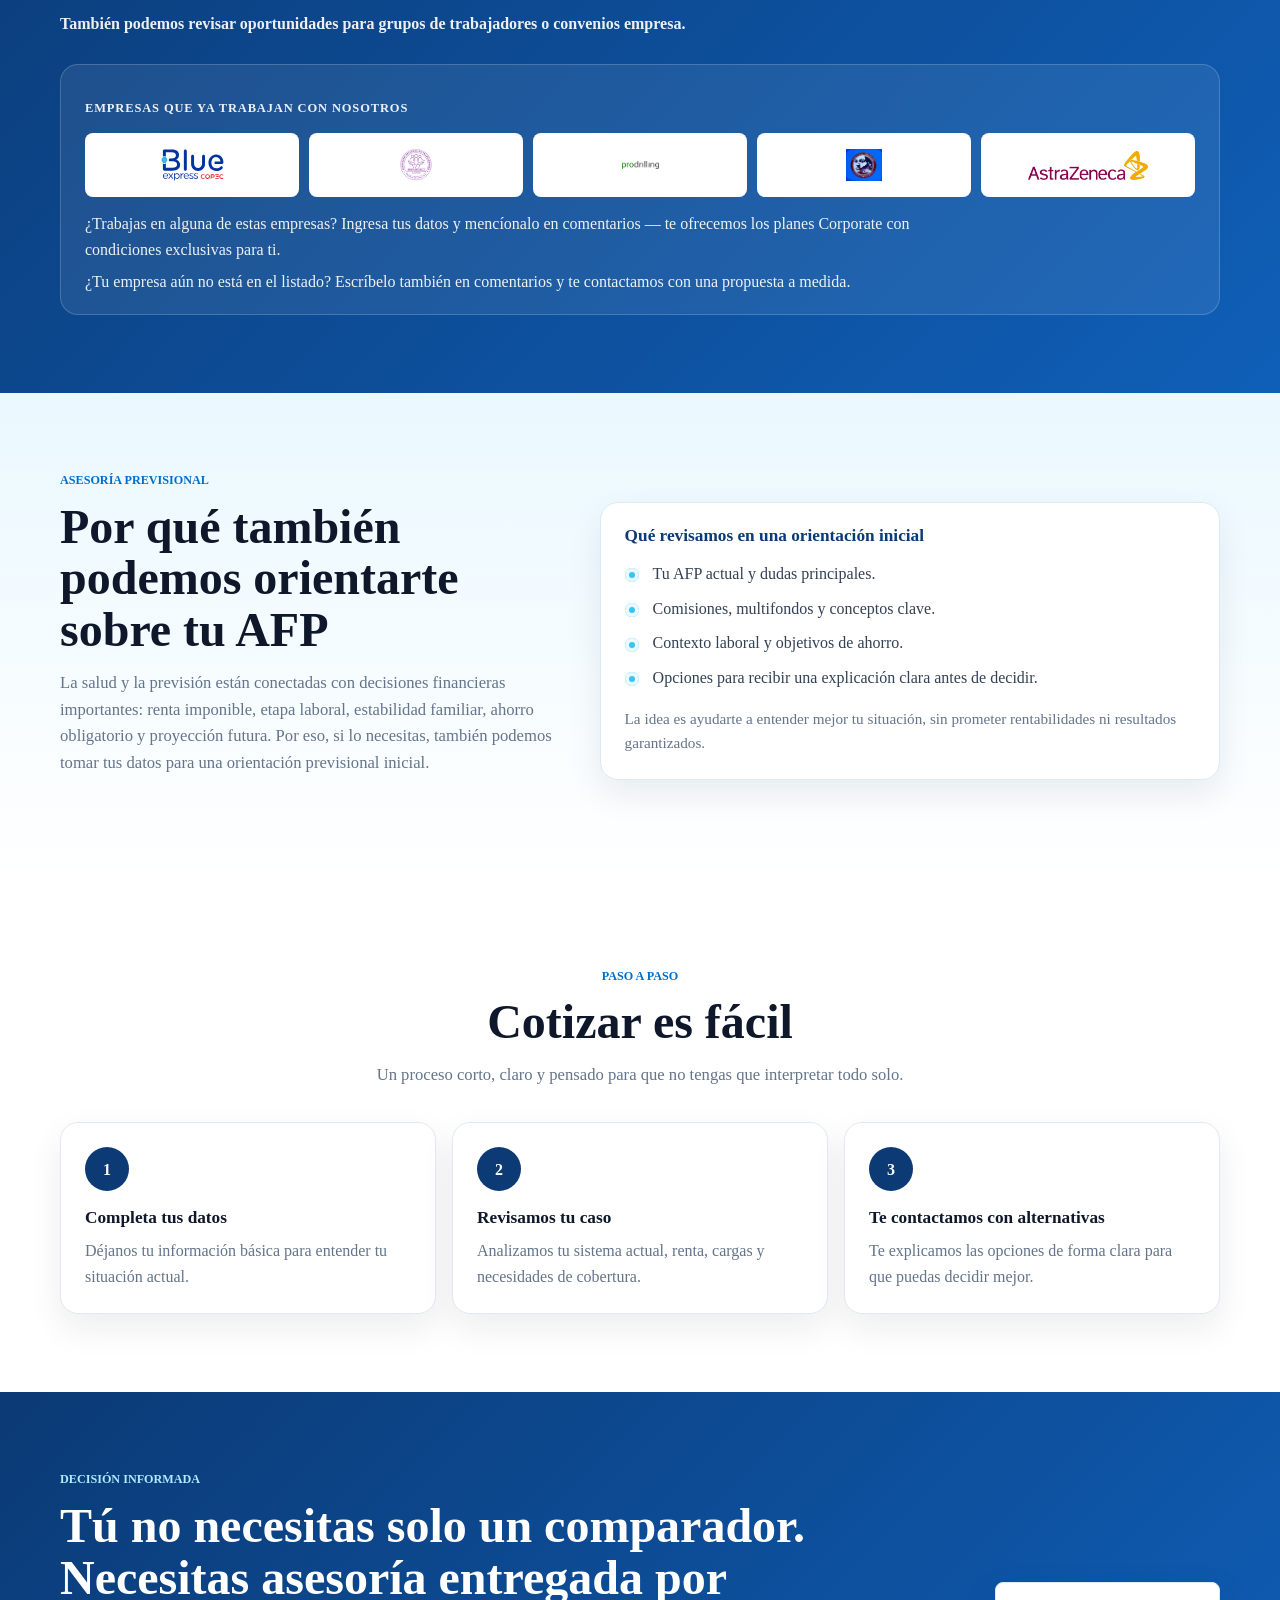
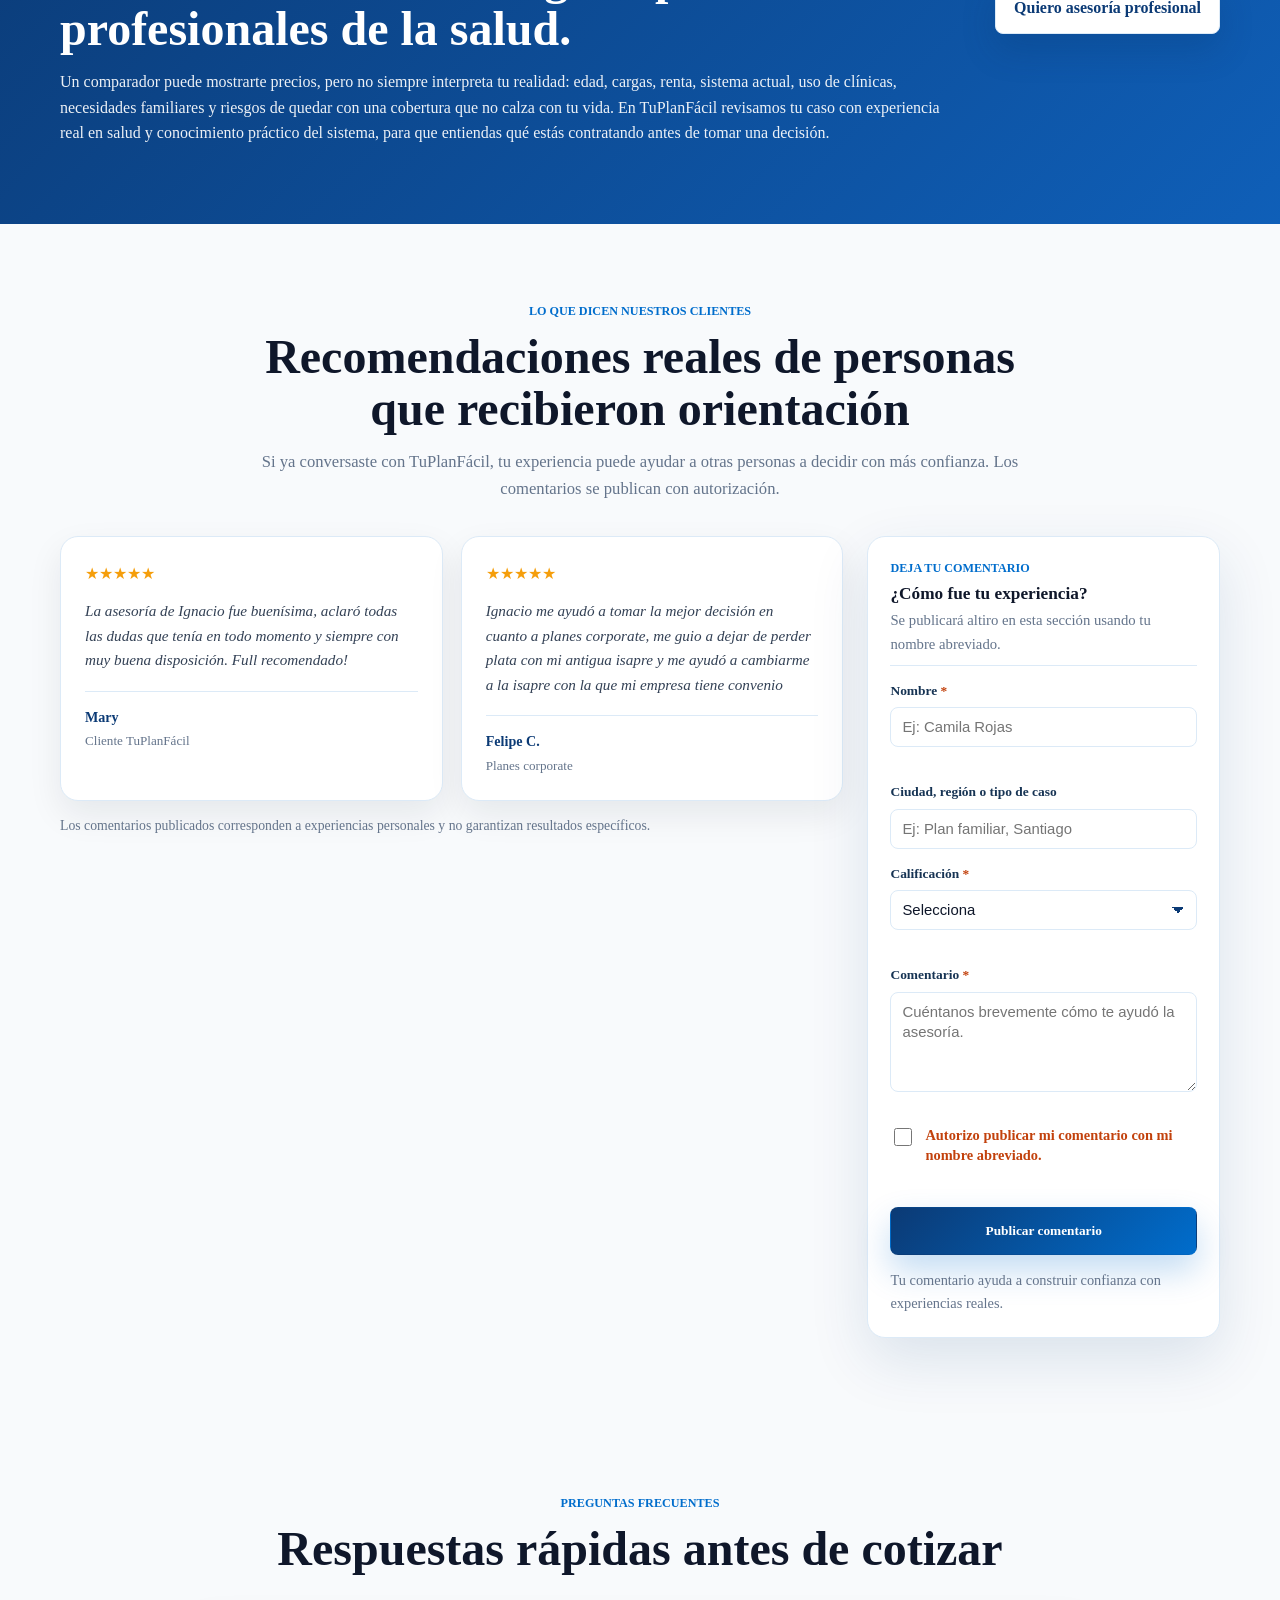
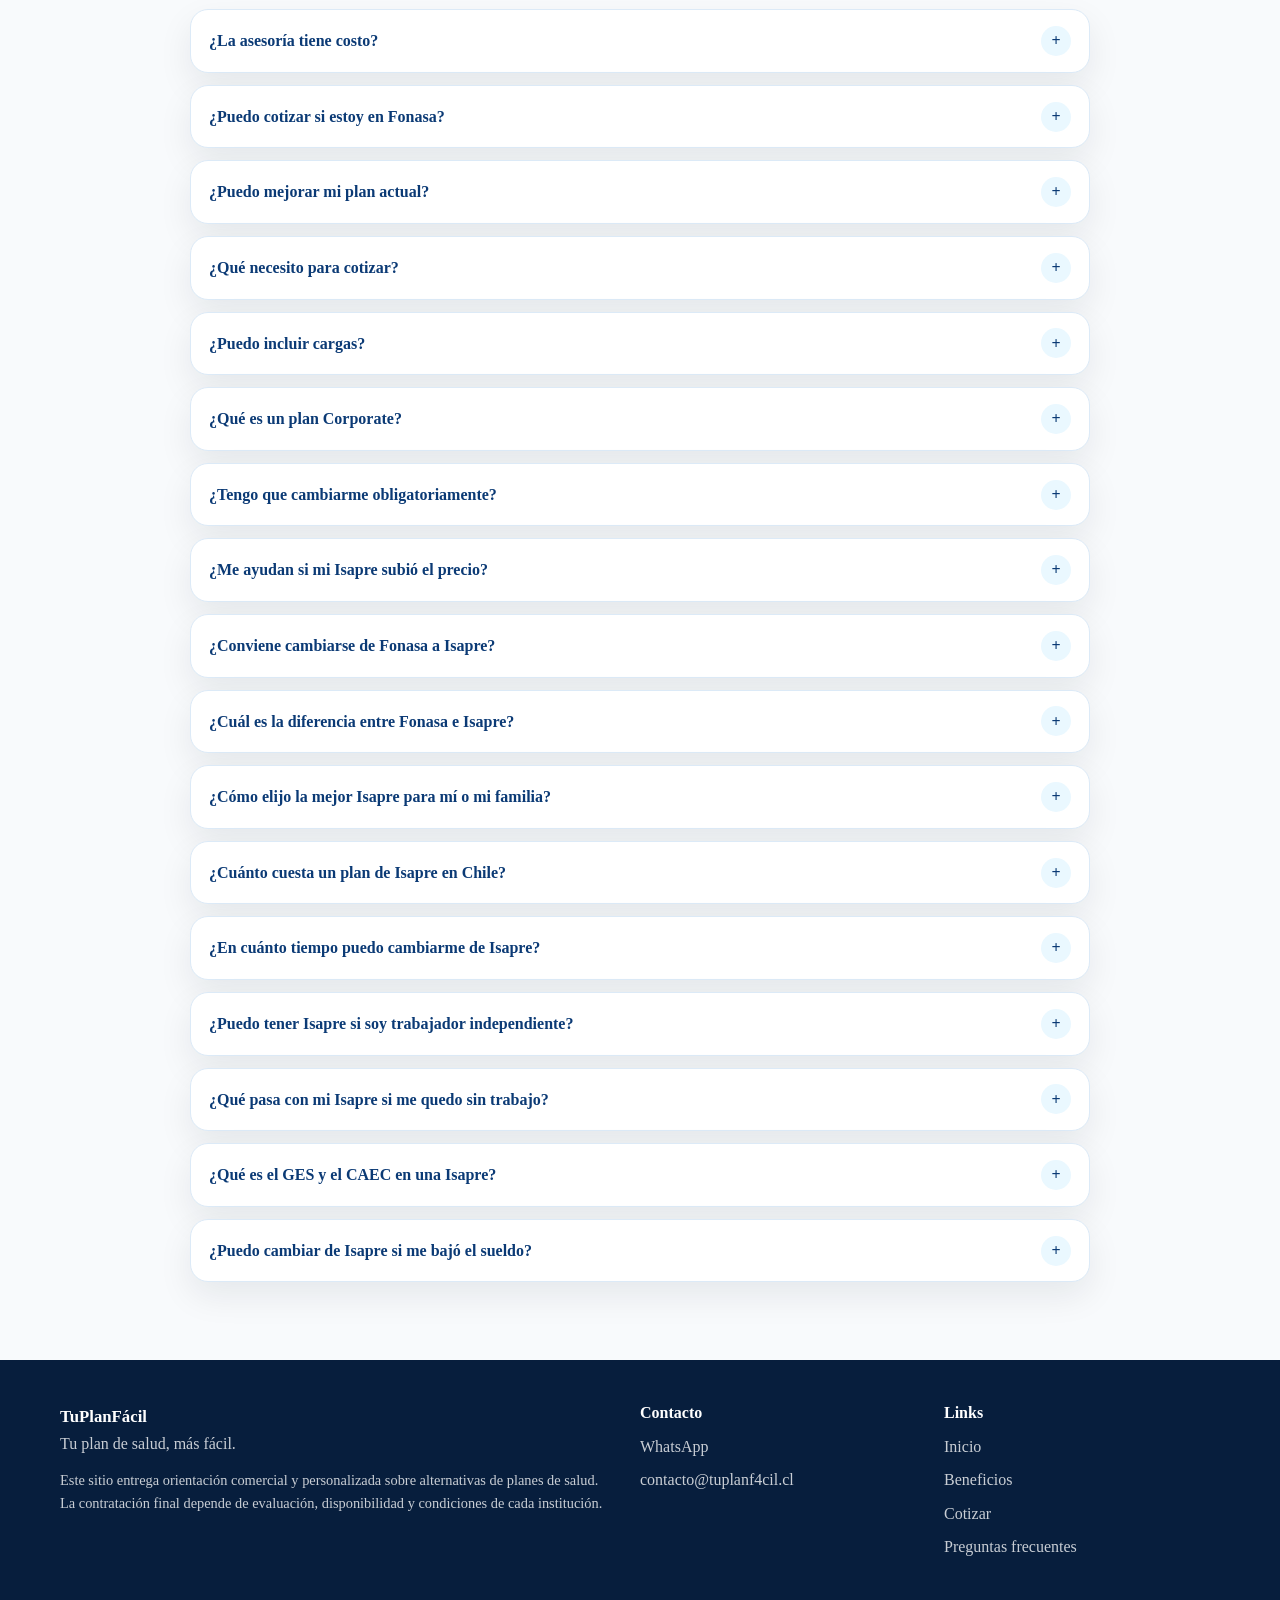
==== commit d6ca16bd: "Fix CSP: agregar endpoints faltantes de GA4 en connect-src Faltaban https://www.googletagmanager.com" ====
--- a/index.html
+++ b/index.html
@@ -3,7 +3,7 @@
   <head>
     <meta charset="utf-8" />
     <meta name="viewport" content="width=device-width, initial-scale=1" />
-    <meta http-equiv="Content-Security-Policy" content="default-src 'self'; script-src 'self' 'unsafe-inline' https://www.googletagmanager.com https://www.google-analytics.com; style-src 'self' 'unsafe-inline' https://fonts.googleapis.com; font-src 'self' https://fonts.gstatic.com; img-src 'self' data: https:; connect-src 'self' https://krxlcsnvullrubryponq.supabase.co https://www.google-analytics.com https://analytics.google.com https://region1.analytics.google.com; object-src 'none'; base-uri 'self';" />
+    <meta http-equiv="Content-Security-Policy" content="default-src 'self'; script-src 'self' 'unsafe-inline' https://www.googletagmanager.com https://www.google-analytics.com; style-src 'self' 'unsafe-inline' https://fonts.googleapis.com; font-src 'self' https://fonts.gstatic.com; img-src 'self' data: https:; connect-src 'self' https://krxlcsnvullrubryponq.supabase.co https://www.googletagmanager.com https://www.google-analytics.com https://analytics.google.com https://region1.analytics.google.com https://region1.google-analytics.com; object-src 'none'; base-uri 'self';" />
     <title>TuPlanFácil | Cotiza y mejora tu plan de salud en Chile</title>
     <meta
       name="description"
